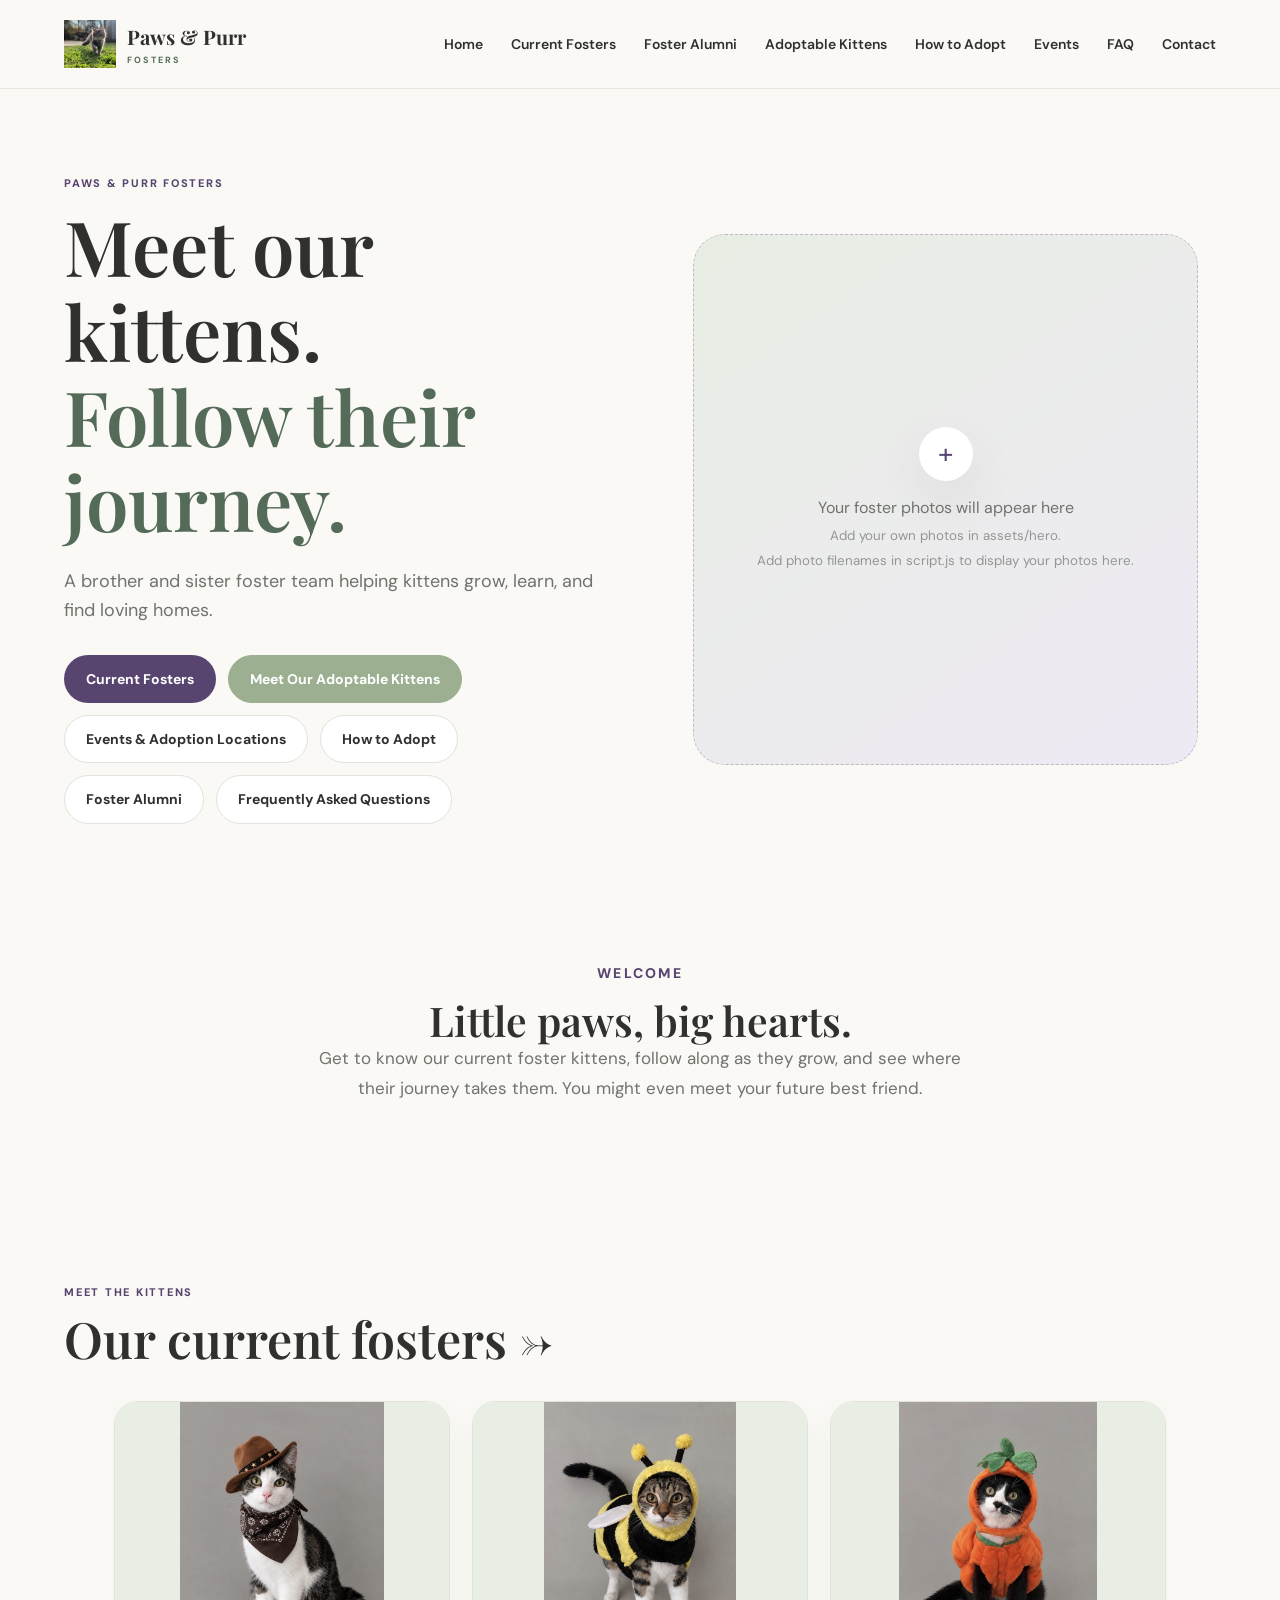
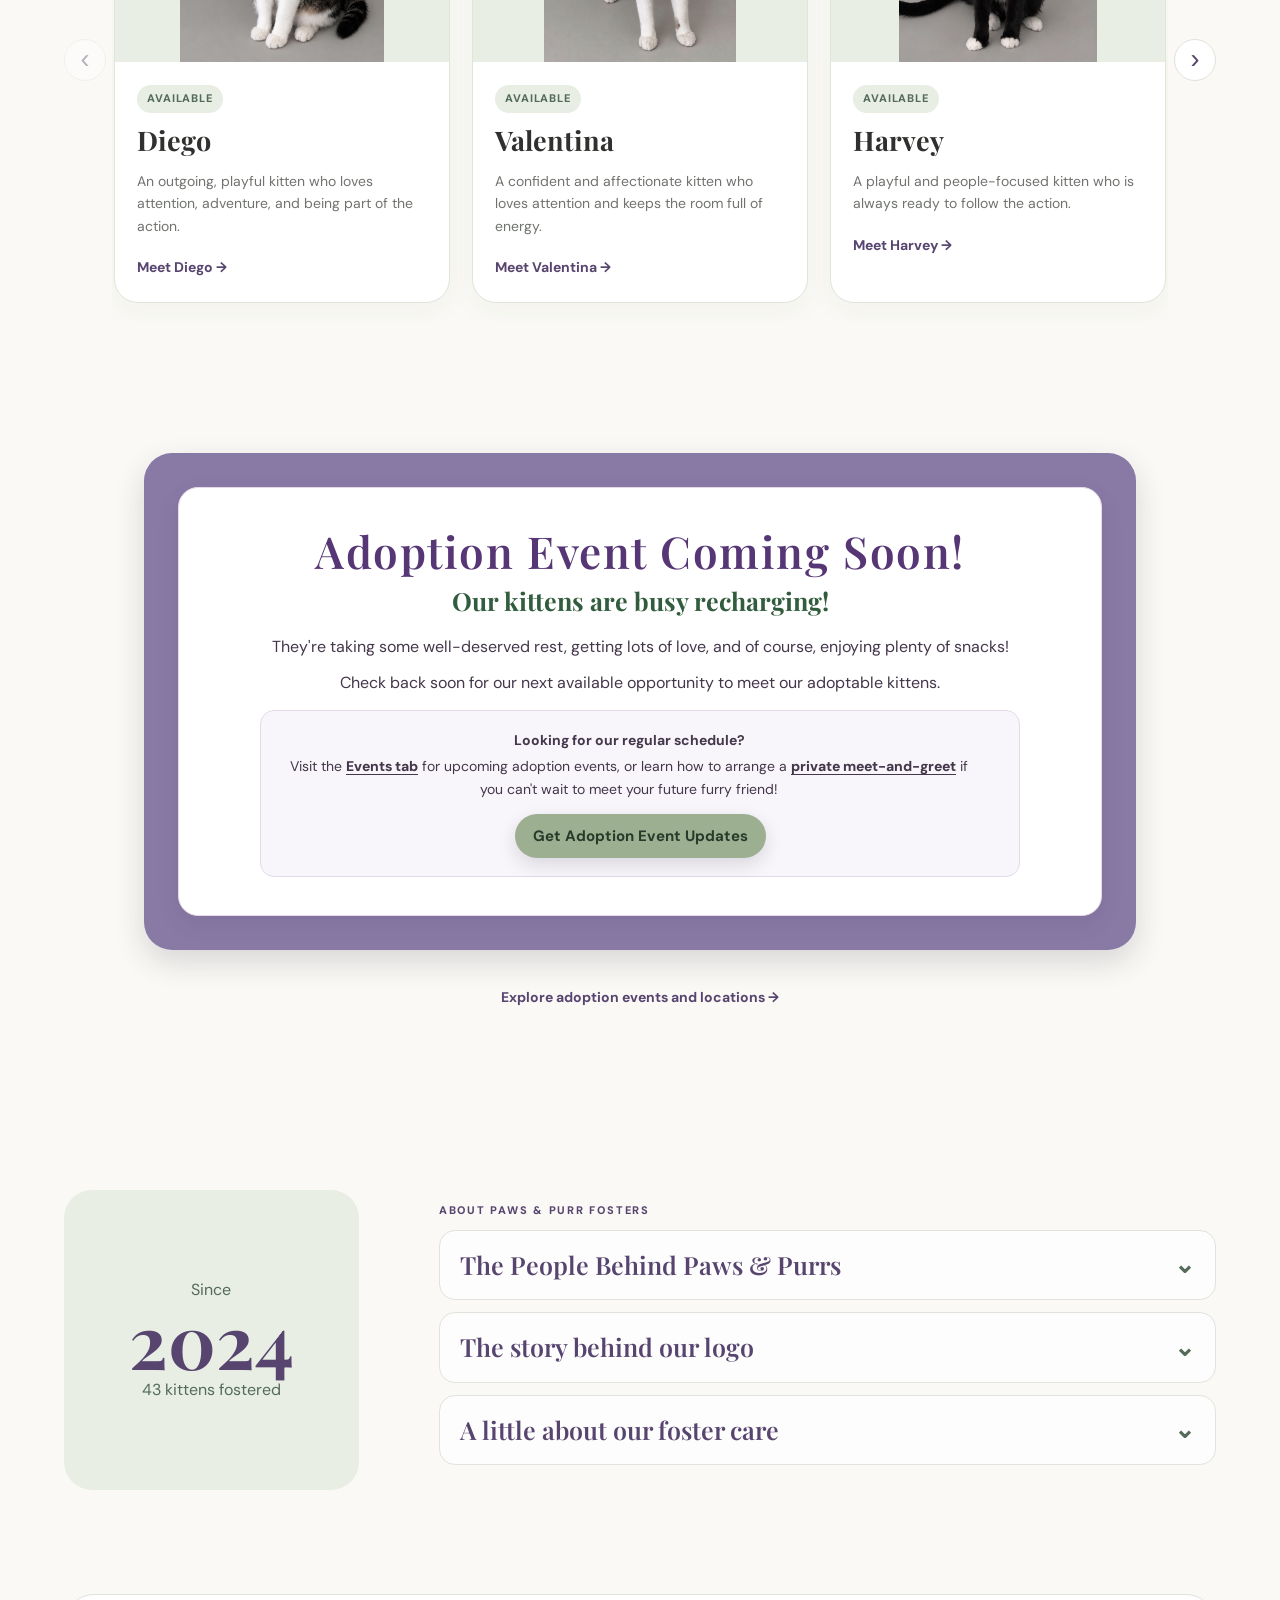
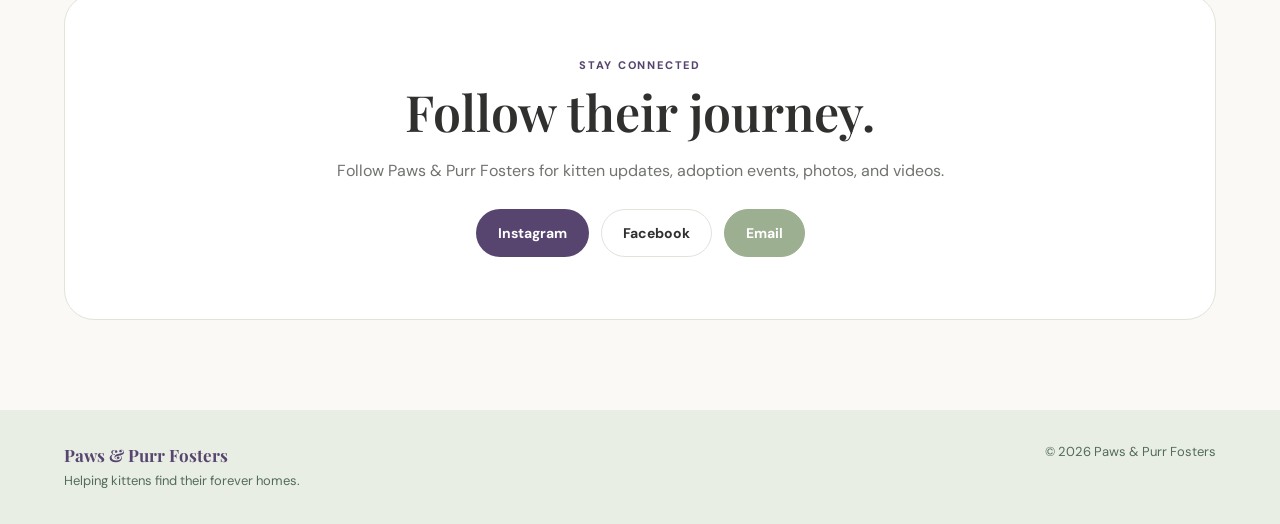
==== index.html @ dcd20e6e "Link homepage Current Fosters heading and refresh stylesheet" ====
<!DOCTYPE html>
<html lang="en">
<head>
  <meta charset="UTF-8">
  <meta name="viewport" content="width=device-width, initial-scale=1.0">
  <title>Paws & Purr Fosters</title>
  <meta name="description" content="Paws & Purr Fosters — meet our foster kittens, follow their journey, and find your new best friend.">
  <link rel="icon" type="image/png" href="assets/main-logo.PNG">
  <link rel="stylesheet" href="style.css?v=20261125-foster-snap-clickable3">
  <link rel="stylesheet" href="adoption-email-signup.css?v=20261117-unsubscribe-dismiss1">
</head>
<body>
  <header class="site-header">
    <a class="brand" href="./" aria-label="Paws & Purr Fosters home">
      <img class="brand-logo" src="assets/main-logo.PNG" alt="Paws &amp; Purr Fosters">
      <span>
        <strong>Paws &amp; Purr</strong>
        <small>FOSTERS</small>
      </span>
    </a>

    <button class="menu-toggle" aria-label="Open menu" aria-expanded="false">☰</button>

    <nav class="nav" aria-label="Main navigation">
      <a href="./">Home</a>
      <a href="all-kittens/">Current Fosters</a>
      <a href="foster-alumni/">Foster Alumni</a>
      <a href="available-kittens/">Adoptable Kittens</a>
      <a href="how-to-adopt/">How to Adopt</a>
      <a href="events/?v=20261108c">Events</a>
      <a href="faq/">FAQ</a>
      <a href="./#contact">Contact</a>
    </nav>
  </header>

  <main>
    <section class="hero" id="home">
      <div class="hero-copy">
        <p class="eyebrow">Paws &amp; Purr Fosters</p>
        <h1>Meet our kittens.<br><span>Follow their journey.</span></h1>
        <p class="hero-text">
          A brother and sister foster team helping kittens grow, learn, and find loving homes.
        </p>
        <div class="hero-actions">
          <a class="button primary" href="all-kittens/">Current Fosters</a>
          <a class="button adoptable-green" href="available-kittens/">Meet Our Adoptable Kittens</a>
          <a class="button secondary" href="events/?v=20261108c">Events &amp; Adoption Locations</a>
          <a class="button secondary" href="how-to-adopt/">How to Adopt</a>
          <a class="button secondary" href="foster-alumni/">Foster Alumni</a>
          <a class="button secondary" href="faq/">Frequently Asked Questions</a>
        </div>
      </div>

      <div class="hero-art">
        <div class="hero-carousel" id="hero-carousel" role="region" aria-label="Foster kitten photos">
          <div class="hero-slides" id="hero-slides" aria-live="polite"></div>
          <div class="photo-placeholder large" id="hero-empty">
          <div class="placeholder-icon">+</div>
            <span>Your foster photos will appear here</span>
            <small>Add your own photos in assets/hero.</small>
                      <small>Add photo filenames in script.js to display your photos here.</small>
          </div>
          <button class="carousel-button hero-arrow hero-previous" id="hero-previous" type="button" aria-label="Previous photo" hidden>‹</button>
          <button class="carousel-button hero-arrow hero-next" id="hero-next" type="button" aria-label="Next photo" hidden>›</button>
        </div>
      </div>
    </section>

    <section class="intro section">
      <div class="section-heading centered intro-heading">
        <p class="eyebrow">Welcome</p>
        <h2>Little paws, big hearts.</h2>
        <p>
          Get to know our current foster kittens, follow along as they grow, and see where their journey takes them.
          You might even meet your future best friend.
        </p>
      </div>
    </section>

    <section class="graduate-celebration section" id="newest-graduates" hidden aria-live="polite"></section>

    <section class="kittens section" id="kittens">
      <div class="section-heading">
        <div>
          <p class="eyebrow">Meet the kittens</p>
          <h2><a class="section-heading-link" href="all-kittens/">Our current fosters →</a></h2>
        </div>
      </div>

      <div class="kitten-carousel">
        <div class="kitten-track" id="kitten-track" role="region" aria-label="Current foster kittens" tabindex="0"></div>
        <div class="kitten-carousel-controls" aria-label="Kitten carousel controls">
          <button class="carousel-button" id="kitten-previous" type="button" aria-label="Previous kittens">‹</button>
          <button class="carousel-button" id="kitten-next" type="button" aria-label="Next kittens">›</button>
        </div>
      </div>
    </section>

    <section class="event section" id="events">
      <div id="event-featured" class="home-event-feature" hidden></div>
      <div id="home-special-event" class="home-special-event" hidden></div>
      <p class="event-page-link"><a class="text-link" href="events/?v=20261108c">Explore adoption events and locations →</a></p>
    </section>

    <!-- ABOUT STORY — EDIT THIS SECTION -->
    <section class="about section" id="about">
      <div class="about-grid" id="about-content"></div>
    </section>

    <section class="contact section" id="contact">
      <div class="contact-card">
        <p class="eyebrow">Stay connected</p>
        <h2>Follow their journey.</h2>
        <p>Follow Paws &amp; Purr Fosters for kitten updates, adoption events, photos, and videos.</p>
        <div class="social-buttons">
          <a href="https://www.instagram.com/pawsandpurrfosters?stkn=dmp6djdrcTlkcmht&amp;utm_source=qr" class="button primary" target="_blank" rel="noopener noreferrer">Instagram</a>
          <a href="https://www.facebook.com/profile.php?id=61559442804395&amp;mibextid=wwXIfr" class="button secondary" target="_blank" rel="noopener noreferrer">Facebook</a>
          <a href="mailto:pawsandpurrsfosters@gmail.com" class="button email-contact-button">Email</a>
        </div>
      </div>
    </section>
  </main>

   <footer>
    <div>
      <strong>Paws &amp; Purr Fosters</strong>
      <span>Helping kittens find their forever homes.</span>
    </div>
    <span>© 2026 Paws &amp; Purr Fosters</span>
  </footer>

  <script src="navigation.js"></script>
  <script src="kitten-data.js?v=mwsd1wg6"></script>
  <script src="kitten-card-descriptions.js"></script>
  <script src="alumni-data.js?v=20261125-litter-notices1"></script>
  <script src="event-data.js?v=mwsd1wg6"></script>
  <script src="preview-bridge.js"></script>
  <script src="script.js?v=mwsd1wg6"></script>
  <script src="events-enhancements.js?v=20261117-home-event-live-sync1"></script>
  <script src="adoption-email-signup.js?v=20261117-unsubscribe-dismiss1"></script>
  <script src="graduation.js?v=20261125-graduate-links2"></script>
</body>
</html>
---- style.css ----
@import url('https://fonts.googleapis.com/css2?family=DM+Sans:wght@400;500;600;700&family=Playfair+Display:wght@500;600&display=swap');

:root {
  --sage: #9caf91;
  --sage-dark: #536b58;
  --sage-light: #e8eee4;
  --purple: #57456f;
  --purple-dark: #57456f;
  --purple-light: #eee9f4;
  --cream: #faf9f5;
  --white: #ffffff;
  --ink: #30312f;
  --muted: #70736e;
  --line: #e1e3dc;
  --shadow: 0 18px 50px rgba(62, 67, 57, .09);
  --radius: 24px;
}

* { box-sizing: border-box; }
html { scroll-behavior: smooth; }
body {
  margin: 0;
  color: var(--ink);
  background: var(--cream);
  font-family: "DM Sans", sans-serif;
  line-height: 1.6;
}
a { color: inherit; text-decoration: none; }
.page-shell { max-width: 1280px; margin: 0 auto; padding: 72px clamp(20px, 5vw, 72px) 88px; }
.page-intro { max-width: 860px; margin: 0 auto 42px; text-align: center; }
.page-intro h1 { margin-bottom: 14px; }
.page-intro p { color: var(--muted); font-size: 18px; }
.page-actions { display: flex; justify-content: center; margin-top: 26px; }
.foster-page-intro { padding-top: 28px; }
.status-guide-wrap { max-width: 1280px; margin: 0 auto; padding: 0 clamp(20px, 5vw, 72px); }
.status-guide {
  display: block; border: 1px solid var(--line); border-radius: 22px; background: white; box-shadow: 0 8px 30px rgba(62, 67, 57, .03);
}
.status-guide summary {
  list-style: none; cursor: pointer; display: flex; justify-content: space-between; align-items: flex-start; gap: 18px; padding: 22px 26px; font-size: 1.1rem; font-weight: 700; color: var(--purple-dark);
}
.status-guide summary::-webkit-details-marker { display: none; }
.status-guide-summary { display: flex; flex-direction: column; gap: 4px; }
.status-guide-title { font-size: 1.1rem; font-weight: 800; }
.status-guide-subtitle { color: var(--muted); font-size: .92rem; font-weight: 600; }
.status-guide-chevron {
  display: inline-flex; align-items: center; justify-content: center; min-width: 22px; font-size: 1.3rem; transition: transform .2s ease;
}
.status-guide[open] .status-guide-chevron { transform: rotate(180deg); }
.status-guide-body { padding: 0 26px 24px; color: var(--muted); }
.status-guide-body p { margin: 0 0 16px; }
.status-guide-list { margin: 0 0 18px; padding-left: 1.2rem; display: grid; gap: 10px; }
.status-guide-status {
  display: inline-block; padding: 4px 8px; border-radius: 999px; font-size: 11px; font-weight: 800; text-transform: uppercase; letter-spacing: .08em; white-space: nowrap;
}
.status-guide-status.status-available { background: #dfeedd; color: #2d6b3b; }
.status-guide-status.status-returned { background: #e8def6; color: #5a3d7a; }
.status-guide-status.status-pending { background: #f8dfe7; color: #8f3358; }
.status-guide-status.status-almost { background: #dfeeff; color: #245a96; }
.status-guide-status.status-coming-soon { background: #f8efb4; color: #786200; }
.status-guide-status.status-adopted { background: #f6d2d2; color: #8d2a2a; }
.status-guide-note {
  margin-top: 12px; padding-top: 16px; border-top: 1px solid var(--line); font-weight: 600; color: var(--ink);
}
.status-badge {
  display: inline-block; padding: 5px 10px; border-radius: 999px; font-size: 11px; font-weight: 800; text-transform: uppercase; letter-spacing: .08em;
}
.status-available { background: #dfeedd; color: #2d6b3b; }
.status-returned { background: #e8def6; color: #5a3d7a; }
.status-pending { background: #f8dfe7; color: #8f3358; }
.status-almost { background: #dfeeff; color: #245a96; }
.status-pre-adopted { background: #f8dfe7; color: #8f3358; }
.status-coming-soon { background: #f8efb4; color: #786200; }
.status-adopted { background: #f6d2d2; color: #8d2a2a; }
.empty-state {
  width: 100%; padding: 50px 20px; border-radius: 22px; border: 1px dashed rgba(117,98,141,.38); background: rgba(255,255,255,.5); text-align: center; color: var(--muted);
}
.adoption-policy-box {
  margin: 0 0 28px; padding: 22px 24px; border: 1px solid var(--line); border-radius: 22px; background: rgba(255,255,255,.75); box-shadow: 0 8px 30px rgba(62,67,57,.03);
}
.adoption-policy-box h3 {
  margin: 0 0 8px; font-size: 28px;
}
.adoption-policy-box p {
  margin: 0; color: var(--muted);
}
.site-header {
  position: sticky;
  top: 0;
  z-index: 10;
  display: flex;
  align-items: center;
  justify-content: space-between;
  padding: 18px clamp(20px, 5vw, 72px);
  background: rgba(250,249,245,.94);
  backdrop-filter: blur(12px);
  border-bottom: 1px solid rgba(225,227,220,.8);
}
.brand { display: flex; align-items: center; gap: 11px; }
.brand strong { display: block; font-family: "Playfair Display", serif; font-size: 20px; }
.brand small { display: block; letter-spacing: .22em; font-size: 9px; color: var(--sage-dark); font-weight: 700; }
.brand-logo {
  display: block;
  width: 52px;
  height: 52px;
  object-fit: contain;
  object-position: center;
  border-radius: 0;
  flex-shrink: 0;
  background: transparent;
}
.nav { display: flex; align-items: center; gap: 28px; font-size: 14px; font-weight: 600; }
.nav a:not(.nav-button) { color: var(--ink); }
.nav a:hover, .text-link:hover, .card-link:hover { color: var(--purple); }
.nav-button { padding: 10px 17px; border-radius: 999px; background: var(--sage); color: white; }
.menu-toggle { display: none; border: 0; background: none; font-size: 25px; color: var(--purple-dark); }

.hero {
  max-width: 1280px; margin: auto; padding: 86px clamp(20px, 5vw, 72px) 70px;
  display: grid; grid-template-columns: 1fr 1fr; gap: 70px; align-items: center;
}
.eyebrow {
  margin: 0 0 10px; color: var(--purple); text-transform: uppercase;
  letter-spacing: .16em; font-size: 11px; font-weight: 800;
}
h1, h2, h3 { margin-top: 0; }
h1, h2 { font-family: "Playfair Display", serif; font-weight: 600; line-height: 1.12; }
h1 { font-size: clamp(48px, 6vw, 76px); margin-bottom: 24px; }
h1 span { color: var(--sage-dark); }
h2 { font-size: clamp(34px, 4vw, 50px); margin-bottom: 18px; }
h3 { font-family: "Playfair Display", serif; font-size: 27px; margin: 6px 0; }
.hero-text { max-width: 550px; color: var(--muted); font-size: 18px; }
.hero-actions { display: flex; gap: 12px; margin-top: 30px; flex-wrap: wrap; }
.button {
  display: inline-flex; align-items: center; justify-content: center;
  min-height: 46px; padding: 12px 21px; border-radius: 999px;
  font-weight: 700; font-size: 14px; border: 1px solid transparent;
}
.primary { background: var(--purple); color: white; }
.primary:hover { background: var(--purple-dark); }
.secondary { border-color: var(--line); background: white; color: var(--ink); }
.secondary:hover { border-color: var(--sage); }
.light { background: white; color: var(--purple-dark); }

.hero-art { position: relative; padding: 18px; }
.brand-logo[hidden], [hidden] { display: none !important; }
.photo-placeholder {
  background: linear-gradient(145deg, var(--sage-light), var(--purple-light));
  color: var(--muted);
  border: 1px dashed rgba(117,98,141,.38);
  display: flex; flex-direction: column; align-items: center; justify-content: center;
  text-align: center;
}
.photo-placeholder.large {
  height: 520px; border-radius: 32px; position: relative; overflow: hidden;
}
.placeholder-icon {
  width: 54px; height: 54px; border-radius: 50%; background: white;
  display: grid; place-items: center; font-size: 28px; color: var(--purple);
  margin-bottom: 14px; box-shadow: var(--shadow);
}
.photo-placeholder small { margin-top: 4px; opacity: .7; }
.photo-placeholder small { margin-top: 4px; opacity: .7; }
.hero-carousel { position: relative; width: 100%; aspect-ratio: 1 / 1.05; overflow: hidden; border-radius: 32px; background: var(--sage-light); }
.hero-carousel .photo-placeholder.large { position: absolute; inset: 0; width: 100%; height: 100%; border-radius: inherit; }
.hero-slides { position: absolute; inset: 0; }
.hero-photo { display: none; width: 100%; height: 100%; object-fit: contain; background: var(--sage-light); }
.hero-photo.is-active { display: block; }
.hero-arrow {
  position: absolute; top: 50%; transform: translateY(-50%);
  width: 36px; height: 36px; padding: 0;
  background: rgba(255,255,255,.94); box-shadow: 0 4px 14px rgba(48,49,47,.16);
  font-size: 24px; z-index: 2;
}
.hero-previous { left: 10px; }
.hero-next { right: 10px; }

.section { max-width: 1280px; margin: auto; padding: 90px clamp(20px, 5vw, 72px); }
.section { max-width: 1280px; margin: auto; padding: 90px clamp(20px, 5vw, 72px); }
.intro { padding-top: 68px; padding-bottom: 58px; }
.intro-heading { max-width: 690px; }
.intro-heading { display: block; max-width: 790px; }
.section-heading.intro-heading { display: block; max-width: 790px; }
.intro-heading .eyebrow { font-size: 12px; }
.intro-heading .eyebrow { margin-bottom: 14px; font-size: 14px; }
.intro-heading h2 { max-width: 680px; margin: 0 auto 16px; font-size: clamp(34px, 3.2vw, 42px); }
.intro-heading p:last-child { max-width: 680px; margin: auto; font-size: 17px; line-height: 1.75; }
.centered { max-width: 650px; margin: auto; text-align: center; }
.centered p:last-child { color: var(--muted); }
.section-heading { display: flex; justify-content: space-between; align-items: end; gap: 25px; margin-bottom: 32px; }
.section-heading h2 { margin-bottom: 0; }
.text-link, .card-link { color: var(--purple-dark); font-weight: 700; font-size: 14px; }

.kitten-grid { display: grid; grid-template-columns: repeat(3, 1fr); gap: 22px; }
.all-litters { display: grid; grid-template-columns: minmax(0, 1fr); gap: 42px; }
.all-litters__group { display: grid; gap: 22px; }
.all-litters__heading { margin: 0 0 6px; color: var(--purple-dark); font-size: clamp(24px, 2vw, 34px); }
.all-litters__carousel { min-width: 0; }
.all-litters__cards { display: grid; grid-template-columns: repeat(auto-fit, minmax(min(100%, 220px), 1fr)); gap: 22px; }
.all-litters__arrow { display: none; }
.kitten-card {
  background: white; border: 1px solid var(--line); border-radius: var(--radius);
  overflow: hidden; box-shadow: 0 8px 30px rgba(62,67,57,.04);
}
.kitten-track { display: flex; gap: 22px; overflow-x: auto; padding: 2px 2px 18px; scroll-snap-type: x proximity; scroll-behavior: smooth; scrollbar-color: var(--sage) var(--sage-light); scrollbar-width: thin; -webkit-overflow-scrolling: touch; }
.kitten-track .kitten-card { flex: 0 0 calc((100% - 44px) / 3); min-width: 260px; scroll-snap-align: start; }
.kitten-carousel-controls { display: flex; gap: 8px; }
.carousel-button { width: 42px; height: 42px; flex: 0 0 auto; display: grid; place-items: center; border: 1px solid var(--line); border-radius: 50%; background: white; color: var(--purple-dark); font-size: 27px; line-height: 1; cursor: pointer; }
.carousel-button:hover:not(:disabled) { background: var(--purple); color: white; border-color: var(--purple); }
.carousel-button:disabled { opacity: .4; cursor: default; }
.card-photo-wrap { height: 260px; background: var(--sage-light); }
.card-photo-wrap > img { width: 100%; height: 100%; display: block; object-fit: contain; }
.profile-coming-soon { display: inline-block; }
.card-photo { height: 260px; border: 0; border-radius: 0; }
.card-content { padding: 22px; }
.status {
  display: inline-block; padding: 5px 10px; border-radius: 999px;
  background: var(--sage-light); color: var(--sage-dark);
  font-size: 11px; font-weight: 800; text-transform: uppercase; letter-spacing: .08em;
}
.status.status-returned { background: #e8def6; color: #5a3d7a; }
.card-content p { color: var(--muted); font-size: 14px; margin: 8px 0 17px; }

.event { padding-top: 30px; }
.event-panels { display: grid; gap: 38px; }
#event-featured + #regular-schedule { margin-top: 16px; }
.schedule-panel, .special-event-panel, .october-notice { padding: 34px; border: 1px solid var(--line); border-radius: 22px; background: white; }
.schedule-panel h2, .special-event-panel h2, .october-notice h2 { font-size: 34px; }
.schedule-locations { display: grid; grid-template-columns: repeat(2, minmax(0, 1fr)); gap: 16px; margin-top: 24px; }
.schedule-location { padding: 20px; border-radius: 14px; background: var(--sage-light); }
.schedule-location h3 { margin-bottom: 6px; font-size: 21px; }
.schedule-location p { margin: 3px 0; color: var(--muted); }
.schedule-location p { margin: 3px 0; color: var(--muted); }
.schedule-address { display: inline-block; margin-top: 9px; color: var(--purple-dark); font-size: 14px; text-decoration: none; text-underline-offset: 3px; transition: background-color .18s ease, color .18s ease; }
.schedule-address:hover, .schedule-address:focus-visible { color: var(--purple); background: rgba(255,255,255,.75); text-decoration: underline; }
.schedule-address:focus-visible { outline: 2px solid var(--purple); outline-offset: 3px; }
.schedule-note { margin: 20px 0 0; color: var(--muted); font-size: 14px; }
.special-event-panel { background: var(--purple-light); }
.special-event-panel p:not(.eyebrow) { color: var(--muted); }
.october-notice { border-color: #e5d9b5; background: #fffaf0; }
.october-notice h2 { font-size: 25px; }
.october-notice p { color: var(--muted); }
.event-card {
  background: var(--purple); color: white; border-radius: 30px;
  padding: clamp(30px, 3vw, 40px); display: grid; grid-template-columns: 1.3fr .7fr;
  gap: clamp(24px, 3vw, 36px); align-items: center;
}
.event-card .eyebrow { color: #dcd2e8; }
.event-card h2 { margin-bottom: 10px; }
.event-card h2 { margin-bottom: 10px; }
.event-coming-soon .event-location { min-height: 100%; justify-content: center; }
.event-card p { color: #eee9f4; max-width: 680px; }
.event-date { margin: 22px 0; font-size: clamp(20px, 2vw, 25px); font-weight: 700; }
.event-location {
  background: rgba(255,255,255,.1); border: 1px solid rgba(255,255,255,.16);
  border-radius: 20px; padding: 20px; display: flex; flex-direction: column; gap: 4px;
}
.event-location strong { font-size: 20px; }
.event-address { display: block; margin-top: 10px; color: inherit; font-weight: 700; text-decoration: underline; text-underline-offset: 3px; }
.event-special-note { padding: 12px 14px; border-left: 3px solid var(--sage); background: rgba(255,255,255,.1); }

.about-grid { display: grid; grid-template-columns: .55fr 1.45fr; gap: 80px; align-items: center; }
.about.section { padding-bottom: 52px; }
.contact.section { padding-top: 52px; }
.about-grid p:not(.eyebrow) { color: var(--muted); }
.about-accent {
  min-height: 300px; border-radius: 28px; background: var(--sage-light);
  display: flex; flex-direction: column; justify-content: center; align-items: center;
  text-align: center; color: var(--sage-dark);
}
.about-accent strong { font-family: "Playfair Display", serif; font-size: 74px; line-height: 1; color: var(--purple); }

.contact-card {
  text-align: center; padding: 62px 25px; border-radius: 30px;
  background: white; border: 1px solid var(--line);
}
.contact-card p:not(.eyebrow) { color: var(--muted); }
.social-buttons { display: flex; justify-content: center; gap: 12px; margin-top: 25px; flex-wrap: wrap; }
.social-buttons .email-contact-button {
  background: var(--sage);
  color: #fff;
  border-color: var(--sage);
}
.social-buttons .email-contact-button:hover {
  background: #718b72;
  border-color: #718b72;
}
.contact-email { margin: 14px 0 0; font-weight: 600; }
.contact-email a { color: var(--sage-dark); text-decoration: none; }
.contact-email a:hover { text-decoration: underline; }

footer {
  display: flex; justify-content: space-between; gap: 20px; flex-wrap: wrap;
  padding: 32px clamp(20px, 5vw, 72px); background: #e9eee5;
  color: var(--sage-dark); font-size: 13px;
}
footer div { display: flex; flex-direction: column; gap: 2px; }
footer strong { color: var(--purple-dark); font-family: "Playfair Display", serif; font-size: 17px; }
footer strong { color: var(--purple-dark); font-family: "Playfair Display", serif; font-size: 17px; }

.adoption-main { max-width: 1120px; margin: auto; padding: 74px clamp(20px, 5vw, 72px) 88px; }
.adoption-heading { max-width: 760px; margin: 0 auto 48px; text-align: center; }
.adoption-heading h1 { font-size: clamp(40px, 5vw, 58px); margin-bottom: 14px; }
.adoption-heading p:not(.eyebrow) { color: var(--muted); font-size: 17px; }
.adoption-steps { max-width: 850px; margin: auto; }
.adoption-step { display: grid; grid-template-columns: 50px minmax(0, 1fr); gap: 20px; padding: 27px 0; border-top: 1px solid var(--line); }
.adoption-step-number { width: 42px; height: 42px; display: grid; place-items: center; border-radius: 50%; background: var(--sage-light); color: var(--sage-dark); font-weight: 800; }
.adoption-step h2 { margin: 2px 0 10px; font-size: 27px; }
.adoption-step p { margin: 8px 0; color: var(--muted); }
.adoption-resource-links { display: flex; flex-wrap: wrap; gap: 10px 22px; margin-top: 14px; }
.adoption-resource-links a { color: var(--purple-dark); font-weight: 700; text-decoration: underline; text-underline-offset: 3px; }
.adoption-disclaimer { max-width: 850px; margin: 28px auto 0; padding-top: 20px; border-top: 1px solid var(--line); color: var(--muted); font-size: 13px; }

@media (max-width: 1100px) {
  .all-litters__carousel { display: grid; grid-template-columns: 42px minmax(0, 1fr) 42px; align-items: center; gap: 8px; }
  .all-litters__arrow { display: grid; }
  .all-litters__cards {
    display: flex; min-width: 0; flex-wrap: nowrap; gap: 22px; overflow-x: auto; padding-bottom: 12px;
    scroll-snap-type: x mandatory; scroll-behavior: smooth; scrollbar-color: var(--sage) var(--sage-light);
    scrollbar-width: thin; -webkit-overflow-scrolling: touch;
  }
  .all-litters__cards > .kitten-card { flex: 0 0 min(100%, 350px); scroll-snap-align: start; }
}
@media (max-width: 850px) {
  .menu-toggle { display: block; }
  .nav {
    display: none; position: absolute; top: 79px; left: 0; right: 0;
    padding: 18px 22px 24px; background: var(--cream);
    border-bottom: 1px solid var(--line); flex-direction: column; align-items: stretch; gap: 8px;
    .kitten-track .kitten-card { flex-basis: min(78vw, 350px); }
  }
  .nav.open { display: flex; }
  .nav a { padding: 10px; }
  .nav-button { text-align: center; }
  .hero { grid-template-columns: 1fr; padding-top: 55px; gap: 30px; }
  .hero-art { order: -1; }
  .photo-placeholder.large { height: 390px; }
  .kitten-grid { grid-template-columns: 1fr; }
  .event-card, .about-grid { grid-template-columns: 1fr; }
  .about-grid { gap: 35px; }
  .section-heading { align-items: start; flex-direction: column; }
}
@media (max-width: 500px) {
  h1 { font-size: 45px; }
  .section { padding-top: 65px; padding-bottom: 65px; }
  .event-card { padding: 24px 20px; }
  footer { flex-direction: column; }
}

@media (max-width: 850px) {
  .schedule-locations { grid-template-columns: 1fr; }
  .event-panels { gap: 28px; }
}

@media (max-width: 500px) {
  .hero-carousel { aspect-ratio: 1 / 1.08; }
  .intro { padding-top: 52px; padding-bottom: 45px; }
  .intro-heading h2 { font-size: 32px; }
  .schedule-panel, .special-event-panel, .october-notice { padding: 25px 21px; }
  .schedule-panel h2 { font-size: 30px; }
  .kitten-carousel-controls { align-self: end; }
  .brand-logo { width: 48px; height: 48px; }
  .adoption-main { padding-top: 52px; padding-bottom: 64px; }
  .adoption-heading { margin-bottom: 32px; }
  .adoption-step { grid-template-columns: 38px minmax(0, 1fr); gap: 14px; padding: 22px 0; }
  .adoption-step-number { width: 34px; height: 34px; }
  .adoption-step h2 { font-size: 24px; }
}

.alumni-litters { display: grid; gap: 42px; }
.alumni-badge-guide { max-width: 860px; margin: -18px auto 42px; }
.alumni-badge-guide summary { padding: 15px 20px; }
.alumni-badge-guide .status-guide-body { padding: 0 20px 18px; }
.alumni-badge-guide__list { margin-bottom: 0; }
.alumni-temporary-notice {
  width: 100%; padding: 30px clamp(22px, 4vw, 42px); border: 1px solid rgba(117,98,141,.18);
  border-radius: 22px; background: var(--purple-light); color: var(--ink);
}
.alumni-temporary-notice h2 { margin: 0 0 14px; color: var(--purple-dark); font-size: clamp(25px, 3vw, 34px); }
.alumni-temporary-notice p { margin: 0 0 14px; color: var(--muted); }
.alumni-temporary-notice .button { margin-top: 4px; }
.alumni-temporary-notice--pair { max-width: none; flex: 0 0 calc(clamp(220px, calc((100% - 44px) / 3), 320px) + 32px); display: flex; flex-direction: column; }
.alumni-temporary-notice--pair p { margin-bottom: 18px; }
.alumni-temporary-notice--pair { min-height: 470px; }
.alumni-temporary-notice--pair h3 { font-family:"Playfair Display",serif; }
.alumni-notice-carousel { position:relative; display:grid; grid-template-columns:minmax(0,1fr); align-items:center; width:min(100%,270px); margin:8px auto 18px; }
.alumni-notice-slide { grid-area:1/1; min-width:0; margin:0; opacity:0; visibility:hidden; transition:opacity .65s ease; text-align:center; }
.alumni-notice-slide.is-active { opacity:1; visibility:visible; }
.alumni-notice-slide img { display:block; width:100%; height:170px; object-fit:contain; border-radius:14px; background:rgba(255,255,255,.7); }
.alumni-notice-slide figcaption { margin-top:5px; color:var(--purple-dark); font-family:"Playfair Display",serif; font-size:17px; font-weight:600; }
.alumni-temporary-notice--pair .alumni-current-fosters-link { align-self:flex-start; margin-top:auto; }
.alumni-litter--temporary .alumni-cards,
.alumni-litter:not(.alumni-litter--temporary) .alumni-cards { scroll-snap-type:x mandatory; scroll-behavior:smooth; -webkit-overflow-scrolling:touch; scroll-padding-inline:2px; }
.alumni-cards > .alumni-temporary-notice { scroll-snap-align:start; flex:0 0 clamp(220px, calc((100% - 44px) / 3), 352px); min-width:0; }
.alumni-litter--temporary .alumni-temporary-notice { scroll-snap-align:start; }
.alumni-notice-slide figcaption a,.alumni-notice-name { color:var(--purple-dark); font-family:"Playfair Display",serif; font-size:16px; font-weight:700; text-decoration:none; }
.alumni-notice-slide figcaption a:hover,.alumni-notice-name:hover { text-decoration:underline; text-underline-offset:3px; }
.alumni-notice-stack { display:grid; gap:10px; width:min(100%,240px); margin:8px auto 16px; }
.alumni-notice-stack__kitten { display:grid; justify-items:center; gap:2px; min-width:0; }
.alumni-notice-stack .alumni-notice-carousel { width:100%; margin:0 auto 2px; }
.alumni-notice-stack .alumni-notice-slide img { height:88px; }
.alumni-notice-stack .alumni-notice-slide { grid-area:1/1; }
.alumni-temporary-notice--stacked p,.alumni-temporary-notice--alternating p { font-size:13px; line-height:1.45; margin-bottom:8px; }
.alumni-temporary-notice--stacked { padding-top:24px; padding-bottom:24px; }
.alumni-temporary-notice--alternating .alumni-notice-carousel { width:min(100%,270px); }
.alumni-temporary-notice--alternating .alumni-notice-slide img { height:170px; }
.alumni-temporary-notice--alternating .alumni-notice-slide figcaption { margin-top:8px; }
.alumni-notice-slide figcaption { margin-top:5px; }

.alumni-temporary-notice--pair .button { align-self: flex-start; margin-top: auto; white-space: nowrap; }
.alumni-litter--temporary .alumni-cards { overflow-x: auto; }
.foster-page-intro .page-actions { gap: 12px; flex-wrap: wrap; }
.alumni-litter { min-width: 0; }
.alumni-litter-pair { display: grid; grid-template-columns: repeat(2, minmax(0, 1fr)); gap: 22px; }
.alumni-litter--paired .alumni-cards { overflow-x: visible; }
.alumni-litter--paired .alumni-card { flex: 0 0 clamp(220px, calc((100vw - 160px) / 3), 320px); }
.alumni-litter-heading { display: flex; justify-content: space-between; align-items: center; gap: 16px; margin-bottom: 18px; }
.alumni-litter-heading h2 { margin: 0; color: var(--purple-dark); font-size: clamp(25px, 3vw, 36px); }
.alumni-carousel-controls { display: flex; gap: 8px; flex: 0 0 auto; }
.alumni-arrow { display: grid; }
.alumni-cards {
  display: flex; min-width: 0; flex-wrap: nowrap; gap: 22px; overflow-x: auto; padding: 2px 2px 14px;
  scroll-snap-type: x mandatory; scroll-behavior: smooth; scrollbar-color: var(--sage) var(--sage-light);
  scrollbar-width: thin; -webkit-overflow-scrolling: touch;
}
.alumni-card { flex: 0 0 clamp(220px, calc((100% - 44px) / 3), 320px); min-width: 0; scroll-snap-align: start; }
.alumni-main-photo { position: relative; }
.alumni-main-photo > img { object-fit: contain; }
.alumni-photo-indicators { display: flex; justify-content: center; gap: 8px; padding: 10px 0 2px; }
.alumni-photo-indicator { width: 9px; height: 9px; padding: 0; border: 0; border-radius: 50%; background: var(--line); cursor: pointer; }
.alumni-photo-indicator[aria-pressed="true"] { background: var(--purple); }
.alumni-photo-indicator:focus-visible { outline: 2px solid var(--purple-dark); outline-offset: 3px; }
.alumni-birthday-cake {
  position: absolute; top: 12px; right: 12px; display: grid; place-items: center;
  width: 38px; height: 38px; border: 1px solid rgba(117,98,141,.22); border-radius: 50%;
  background: rgba(255,255,255,.94); box-shadow: 0 4px 14px rgba(62,67,57,.1); font-size: 21px;
}
.alumni-card-content h3 { margin: 0 0 15px; }
.alumni-special-badge {
  display: inline-block; margin: 0 0 2px 6px; padding: 4px 8px; border-radius: 999px;
  background: var(--purple-light); color: var(--purple-dark); font-size: 11px; font-weight: 800;
  letter-spacing: .04em;
}
.alumni-special-badge--second-chance { background: var(--sage-light); color: var(--sage-dark); }
.alumni-details { display: grid; gap: 9px; margin: 0; }
.alumni-details > div { display: flex; justify-content: space-between; gap: 12px; }
.alumni-details dt { color: var(--muted); font-size: 13px; }
.alumni-details dd { margin: 0; text-align: right; font-size: 13px; font-weight: 700; }
.alumni-gallery { display: flex; gap: 8px; overflow-x: auto; margin-top: 17px; padding-bottom: 4px; }
.alumni-gallery img { width: 62px; height: 62px; flex: 0 0 62px; border-radius: 10px; background: var(--sage-light); object-fit: contain; }
.alumni-companion { display: inline-block; margin-top: 16px; color: var(--purple-dark); font-size: 13px; font-weight: 700; text-decoration: underline; text-underline-offset: 3px; }
.alumni-celebration { margin: 16px 0 0; padding: 10px 12px; border-radius: 12px; background: var(--purple-light); color: var(--purple-dark); font-size: 13px; font-weight: 700; }
.alumni-gotcha { background: var(--sage-light); color: var(--sage-dark); }

@media (max-width: 760px) {
  .alumni-litter-pair { grid-template-columns: minmax(0, 1fr); }
}

@media (max-width: 500px) {
  .alumni-temporary-notice--pair { flex-basis: min(calc(76vw + 24px), 334px); }
  .alumni-litter--paired .alumni-card { flex-basis: min(76vw, 310px); }
  .alumni-litter-heading { align-items: flex-start; }
  .alumni-carousel-controls { gap: 5px; }
  .alumni-arrow { width: 36px; height: 36px; }
  .alumni-cards { gap: 14px; }
  .alumni-card { flex-basis: min(76vw, 310px); }
}


/* Dedicated events page and concise homepage special-event feature */
.events-page { max-width:1120px; margin:0 auto; padding:64px 24px 90px; }
.events-page > .section-heading { margin-bottom:34px; }
.events-page .event-panels { margin-top:24px; }
.home-special-event { margin:26px auto 0; max-width:1050px; padding:24px 28px; border:1px solid rgba(117,98,141,.18); border-left:5px solid var(--purple); border-radius:20px; background:linear-gradient(120deg,var(--purple-light),#fff); }
.home-special-event h2 { margin:4px 0 12px; color:var(--purple-dark); font-size:clamp(24px,3vw,32px); }
.home-special-event p { margin:7px 0; color:var(--muted); }
.home-special-event-copy .eyebrow { color:var(--purple-dark); font-weight:800; }
.event-page-link { margin:20px auto 0; text-align:center; }
.event-special-note { margin-top:14px; padding:12px 15px; border-radius:12px; background:#fff5e9; color:#8a542a; }


/* Adoption events page: wide title banner, balanced location and special-event cards */
.events-page { max-width:1120px; padding-top:36px; }
.events-page-banner { width:100%; margin:0 0 24px; padding:25px clamp(22px,4vw,44px); border-radius:20px; background:linear-gradient(105deg,var(--purple-dark),var(--purple)); color:white; }
.events-page-banner h1 { margin:0; color:white; font-size:clamp(27px,4vw,40px); letter-spacing:-.025em; }
.events-intro { max-width:980px; margin:0 auto 30px; color:var(--muted); line-height:1.75; }
.events-intro a { color:var(--purple-dark); font-weight:800; text-underline-offset:3px; }
.events-gentle-note { padding:15px 18px; border-left:3px solid var(--sage); border-radius:0 12px 12px 0; background:var(--sage-light); }
.events-page .event-panels { display:grid; grid-template-columns:repeat(2,minmax(0,1fr)); gap:22px; align-items:stretch; }
.events-page #event-featured, .events-page .special-event-panel { min-width:0; height:100%; }
.events-page .event-card--compact { min-height:100%; padding:26px; border-radius:22px; }
.events-page .event-card--compact h2 { font-size:clamp(25px,2.5vw,32px); }
.events-page .special-event-panel { padding:26px; }
.events-page .special-event-panel h2 { font-size:clamp(25px,2.5vw,32px); }
.events-page .schedule-panel { grid-column:1/-1; }
.events-page .event-address { display:inline-block; margin-top:5px; color:var(--purple-dark); text-underline-offset:3px; font-weight:700; }
.events-page .event-location-name { margin-bottom:2px; }
.members-only { color:var(--purple-dark); font-weight:800; }
.home-special-event { padding:17px 21px; }
.home-special-event h2 { font-size:23px; margin:3px 0 7px; }
.home-special-event p { margin:4px 0; font-size:14px; }
.home-special-event .event-address { color:var(--purple-dark); text-underline-offset:3px; font-weight:700; }
#event-featured .event-card--compact { padding:18px 22px; }
#event-featured .event-card--compact h2 { font-size:23px; }
#event-featured .event-date, #event-featured .event-attending { font-size:14px; margin:5px 0; }
@media(max-width:760px) {
 .events-page .event-panels { grid-template-columns:1fr; }
 .events-page .schedule-panel { grid-column:auto; }
 .events-page-banner { padding:21px 20px; }
}




@media (min-width: 761px) {
  #events #event-featured .event-card--compact { padding:17px 21px; }
}
#events #event-featured .event-card--compact h2 { font-size:23px; margin:3px 0 7px; }
#events #event-featured .event-card--compact p { margin:4px 0; font-size:14px; }


/* Events page cards follow the same wide, stacked rhythm as the rest of the site. */
.events-page .event-panels { display:flex; flex-direction:column; gap:22px; }
.events-page #event-featured,
.events-page .schedule-panel,
.events-page .special-event-panel { width:100%; min-width:0; height:auto; }
.events-page #event-featured .event-card--compact { min-height:0; padding:30px clamp(24px,4vw,42px); }
.events-page #event-featured .event-card--compact h2 { font-size:clamp(27px,3vw,34px); }
.events-page #event-featured .event-date { font-size:17px; line-height:1.6; }
.events-page #event-featured .event-location-name { font-size:19px; margin:12px 0 2px; }
.events-page #event-featured .event-address { color:#f4eaff; background:var(--purple-dark); display:inline-block; padding:8px 12px; border-radius:9px; margin-top:7px; }
.events-page #event-featured .event-attending { font-size:14px; margin-top:13px; }
.events-page .special-event-panel { padding:30px clamp(24px,4vw,42px); }
.events-page .special-event-panel h2 { font-size:clamp(27px,3vw,34px); }
.events-page .special-event-panel .event-address { color:var(--purple-dark); background:#f1eafa; padding:8px 12px; border-radius:9px; }
.events-page .schedule-panel { padding:30px clamp(24px,4vw,42px); }

/* Homepage featured events: two balanced square-ish cards with a shared visual weight. */
.home-events-grid { display:grid; grid-template-columns:repeat(2,minmax(0,1fr)); gap:22px; align-items:stretch; }
.home-event-square { min-width:0; min-height:300px; height:100%; border-radius:22px; }
.home-event-square .event-card--compact { height:100%; min-height:300px; padding:27px; display:flex; align-items:center; }
.home-event-square .event-card--compact h2 { font-size:clamp(25px,2.6vw,31px); }
.home-event-square .event-date { font-size:18px; line-height:1.6; }
.home-event-square .event-location-name { font-size:18px; margin-top:12px; }
.home-event-square .event-attending { font-size:13px; margin-top:14px; }
.home-event-square .event-address { display:inline-block; margin-top:7px; padding:8px 11px; border-radius:9px; background:var(--purple-dark); color:#fff !important; text-decoration:underline; text-underline-offset:3px; }
.home-special-event-copy { width:100%; display:flex; flex-direction:column; justify-content:center; align-items:flex-start; gap:7px; }
.home-special-event-copy h2 { font-size:clamp(24px,2.5vw,30px); }
.home-special-event-copy p { margin:2px 0; }
.home-special-event-copy .text-link { margin-top:10px; }
@media(max-width:760px) { .home-events-grid { grid-template-columns:1fr; } .home-event-square,.home-event-square .event-card--compact { min-height:0; } }

/* Homepage: pair the upcoming adoption and special-event cards in a balanced two-column layout. */
#events { display:grid; grid-template-columns:repeat(2,minmax(0,1fr)); gap:22px; align-items:stretch; }
#events #event-featured, #events #home-special-event { width:100%; min-width:0; min-height:320px; height:100%; margin:0; max-width:none; }
#events #event-featured .event-card--compact { min-height:320px; height:100%; padding:30px; display:flex; align-items:center; }
#events #event-featured .event-card--compact h2 { font-size:clamp(26px,2.6vw,32px); margin:5px 0 12px; }
#events #event-featured .event-date { font-size:18px; }
#events #event-featured .event-location-name { font-size:18px; margin:12px 0 3px; }
#events #event-featured .event-attending { font-size:13px; }
#events #home-special-event { display:flex; align-items:center; padding:30px; }
#events #home-special-event[hidden], #events #event-featured[hidden] { display:none; }
#events .home-special-event-copy { align-items:flex-start; text-align:left; }
#events .home-special-event-copy h2 { font-size:clamp(25px,2.5vw,31px); }
#events .event-page-link { grid-column:1/-1; margin:0; }
@media(max-width:760px) {
 #events { grid-template-columns:1fr; }
 #events #event-featured, #events #home-special-event,
 #events #event-featured .event-card--compact { min-height:0; }
 #events .event-page-link { grid-column:auto; }
}

/* Events page: use the same centered section width, heading treatment, and card surfaces as other pages. */
.events-page { max-width:1120px; margin:0 auto; padding:64px 24px 90px; }
.events-page-banner { margin:0 0 26px; padding:0 0 18px; border-radius:0; border-bottom:2px solid var(--line); background:transparent; color:var(--ink); }
.events-page-banner h1 { margin:0; color:var(--purple-dark); font-size:clamp(30px,4vw,42px); letter-spacing:-.025em; }
.events-page .events-intro { max-width:none; margin:0 0 28px; line-height:1.75; }
.events-page .event-panels { display:flex; flex-direction:column; gap:24px; margin-top:0; }
.events-page #event-featured, .events-page .schedule-panel, .events-page .special-event-panel { width:100%; height:auto; min-width:0; padding:30px clamp(22px,3.5vw,36px); border:1px solid var(--line); border-radius:22px; background:white; box-shadow:0 8px 26px rgba(61,45,75,.05); }
.events-page #event-featured .event-card--compact { min-height:0; padding:0; background:transparent; box-shadow:none; border:0; color:var(--ink); }
.events-page #event-featured .event-card--compact .eyebrow { color:var(--purple-dark); }
.events-page #event-featured .event-card--compact h2,
.events-page .schedule-panel h2,
.events-page .special-event-panel h2 { color:var(--purple-dark); font-size:clamp(25px,3vw,33px); }
.events-page #event-featured .event-card--compact p { color:var(--muted); font-size:16px; }
.events-page #event-featured .event-card--compact .event-address { background:var(--purple-light); color:var(--purple-dark)!important; }
.events-page .schedule-panel { grid-column:auto; }
.events-page .special-event-panel { background:var(--purple-light); }
.events-page .special-event-panel p:not(.eyebrow) { color:var(--muted); }
.events-page .special-event-panel .event-address { display:inline-block; margin-top:5px; padding:8px 12px; border-radius:9px; background:white; color:var(--purple-dark); }
.events-page .schedule-locations { display:grid; grid-template-columns:repeat(2,minmax(0,1fr)); gap:18px; }
.events-page .schedule-location { padding:18px; border:1px solid var(--line); border-radius:16px; background:#fff; }
.events-page .schedule-location h3 { color:var(--purple-dark); }
.events-page .schedule-location a { color:var(--purple-dark); font-weight:700; text-underline-offset:3px; }
@media(max-width:760px) { .events-page { padding:40px 18px 64px; } .events-page .schedule-locations { grid-template-columns:1fr; } }

/* Event card refinement: the featured adoption card is purple; the special event is sage green. */
#events #event-featured .event-card--compact,
.events-page #event-featured .event-card--compact {
  background:linear-gradient(125deg,var(--purple-dark),var(--purple) 58%,#fff 145%);
  color:#fff; border:0; box-shadow:0 10px 26px rgba(76,53,98,.13);
  border-radius:22px; text-align:center; padding:24px 26px;
}
#events #event-featured .event-card--compact h2,
.events-page #event-featured .event-card--compact h2 { color:#fff; font-size:clamp(22px,2.1vw,27px); margin:5px 0 10px; }
#events #event-featured .event-card--compact .eyebrow,
.events-page #event-featured .event-card--compact .eyebrow { color:#f5eafa; font-size:13px; letter-spacing:.08em; }
#events #event-featured .event-card--compact p,
.events-page #event-featured .event-card--compact p { color:#fff; }
#events #event-featured .event-card--compact .event-date { font-size:20px; line-height:1.35; margin:9px 0 3px; }
#events #event-featured .event-card--compact .event-time { font-size:19px; font-weight:700; margin:2px 0 10px; }
#events #event-featured .event-card--compact .event-location-name { font-size:18px; margin:9px 0 2px; }
#events #event-featured .event-card--compact .event-address { background:rgba(255,255,255,.92); color:var(--purple-dark)!important; font-weight:800; }
#events #event-featured .event-card--compact .event-attending { font-size:13px; line-height:1.5; max-width:100%; overflow-wrap:anywhere; text-align:center; }
#events #home-special-event,
.events-page .special-event-panel {
  background:linear-gradient(125deg,#dcebdc,#f4f8f0 62%,#fff 145%);
  border:1px solid #c8dec8; color:#294c35; border-radius:22px;
}
#events #home-special-event h2,
.events-page .special-event-panel h2 { color:#315c3d; }
#events #home-special-event p,
.events-page .special-event-panel p:not(.eyebrow) { color:#425b48; }
#events #home-special-event .eyebrow,
.events-page .special-event-panel .eyebrow { color:#426e4c; }
#events #home-special-event .event-address,
.events-page .special-event-panel .event-address { background:#fff; color:#315c3d!important; border:1px solid #c8dec8; }
.events-page #event-featured { padding:0; border:0; background:transparent; box-shadow:none; }
.events-page .event-panels { display:flex; flex-direction:column; }
.events-page #event-featured .event-card--compact { min-height:0; }
.events-page .special-event-panel { text-align:center; }
.special-event-date { font-size:19px; margin:12px 0 15px; color:#315c3d!important; }
.special-event-activities { display:grid; grid-template-columns:repeat(2,minmax(0,1fr)); gap:14px; max-width:720px; margin:0 auto 16px; }
.special-event-activities > p { background:rgba(255,255,255,.75); border:1px solid #d6e5d5; border-radius:15px; padding:15px 12px; margin:0!important; }
.event-activity-icon { display:block; font-size:23px; margin-bottom:6px; }
.event-audience { font-size:12px; font-weight:700; display:inline-block; margin-top:5px; }
.events-page .special-event-panel > p { text-align:center; }
.events-page .special-event-panel > p:last-child { max-width:760px; margin:16px auto 0; }
@media(max-width:600px) { .special-event-activities { grid-template-columns:1fr; } }

/* Events page typography and alignment follow the inner-page hero pattern. */
.events-page-banner { text-align:center; border:0; padding:10px 0 20px; margin:0 auto 18px; }
.events-page-banner .eyebrow { color:var(--sage-dark); font-weight:800; letter-spacing:.12em; text-transform:uppercase; margin:0 0 10px; }
.events-page-banner h1 { text-align:center; font-family:var(--heading-font, Georgia,serif); font-weight:800; font-size:clamp(36px,5vw,54px); line-height:1.12; color:var(--purple-dark); }
.events-page .events-intro { text-align:center; max-width:900px; margin:0 auto 28px; }
.events-page .events-gentle-note { text-align:center; }
.events-page #event-featured .event-card-content { width:100%; text-align:center; display:flex; flex-direction:column; align-items:center; }
.events-page #event-featured .event-attending { text-align:center; max-width:100%; }
.events-page .special-event-panel { text-align:center; }
.events-page .special-event-panel > p { text-align:center; }
.events-page .special-event-panel .event-address { border-radius:14px; }
.events-page #event-featured .event-address { border-radius:14px; }

/* Center the entire Where to Find Us card on the dedicated Events page. */
.events-page #event-featured .event-card-content,
.events-page #event-featured .event-card--compact,
.events-page #event-featured .event-attending,
.events-page #event-featured .event-date,
.events-page #event-featured .event-time,
.events-page #event-featured .event-location-name { text-align:center!important; align-items:center; justify-content:center; margin-left:auto; margin-right:auto; }
.events-page #event-featured .event-card-content { display:flex; flex-direction:column; width:100%; }
.events-page #event-featured .event-address { margin-left:auto; margin-right:auto; }

/* Dedicated Events page: center every element inside Where to Find Us, not just its heading. */
.events-page #event-featured { text-align:center!important; }
.events-page #event-featured .event-card,
.events-page #event-featured .event-card--compact,
.events-page #event-featured .event-card-content { width:100%; text-align:center!important; }
.events-page #event-featured .event-card-content { display:flex!important; flex-direction:column!important; align-items:center!important; justify-content:center!important; }
.events-page #event-featured .event-card-content > * { text-align:center!important; margin-left:auto!important; margin-right:auto!important; }
.events-page #event-featured .event-attending { text-align:center!important; width:100%; }
.events-page #event-featured .event-address { display:inline-block!important; margin:10px auto!important; }


/* Dedicated Events page — featured adoption event spotlight.
   These rules intentionally target only the Events page, never the homepage card. */
.events-page #event-featured { margin: 12px auto 34px; }
.events-page #event-featured .event-card--compact {
  position:relative; isolation:isolate; overflow:hidden;
  display:flex; flex-direction:column; align-items:center; justify-content:center;
  gap:14px; width:100%; min-height:360px; padding:clamp(32px,5vw,58px);
  text-align:center; color:var(--purple-dark);
  border:1px solid rgba(117,98,141,.22); border-radius:32px;
  background:
    radial-gradient(circle at 12% 10%,rgba(156,175,145,.24),transparent 28%),
    linear-gradient(135deg,#f4f0f8 0%,#fff 55%,#edf2e9 100%);
  box-shadow:0 18px 48px rgba(62,67,57,.09);
}
.events-page #event-featured .event-card--compact::before {
  content:"🐾"; display:grid; place-items:center; width:58px; height:58px;
  border-radius:50%; background:#fff; color:var(--purple); font-size:27px;
  box-shadow:0 8px 22px rgba(87,69,111,.12);
}
.events-page #event-featured .event-card--compact .event-card-content {
  display:flex!important; flex-direction:column!important; align-items:center!important;
  justify-content:center!important; width:min(100%,820px); gap:10px; text-align:center!important;
}
.events-page #event-featured .event-card--compact .eyebrow {
  margin:0; color:var(--sage-dark); font-size:12px; letter-spacing:.17em;
}
.events-page #event-featured .event-card--compact h2 {
  margin:0 0 6px; color:var(--purple-dark); font-size:clamp(34px,5vw,52px);
  font-weight:800; line-height:1.1; text-align:center;
}
.events-page #event-featured .event-card--compact .event-date {
  margin:8px 0 0; color:var(--purple-dark); font-size:clamp(22px,3vw,30px);
}
.events-page #event-featured .event-card--compact .event-time {
  margin:0; color:var(--sage-dark); font-size:20px; font-weight:800;
}
.events-page #event-featured .event-card--compact .event-location-name {
  margin:10px 0 0; color:var(--ink); font-size:21px;
}
.events-page #event-featured .event-card--compact .event-address {
  display:inline-flex; align-items:center; justify-content:center;
  margin:3px auto 0; padding:11px 19px; border-radius:999px;
  background:var(--purple); color:#fff; font-size:14px; font-weight:700;
  text-align:center; text-decoration:none; box-shadow:0 6px 18px rgba(87,69,111,.15);
}
.events-page #event-featured .event-card--compact .event-address:hover {
  background:var(--purple-dark); text-decoration:underline;
}
.events-page #event-featured .event-card--compact .event-attending {
  margin:12px 0 0; padding-top:14px; width:100%;
  border-top:1px solid rgba(117,98,141,.18); color:var(--muted);
  text-align:center!important;
}
.events-page #event-featured .event-card--compact .event-attending strong { color:var(--purple-dark); }
.events-page #event-featured .event-card--compact.event-coming-soon {
  background:linear-gradient(135deg,#edf2e9,#fff 58%,#f2eef7);
}
@media(max-width:640px) {
  .events-page #event-featured .event-card--compact { min-height:0; padding:30px 20px; border-radius:24px; }
  .events-page #event-featured .event-card--compact h2 { font-size:34px; }
  .events-page #event-featured .event-card--compact .event-address { max-width:100%; }
}

/* Events page hero now follows the same typography and hierarchy as other inner pages. */
.events-page .events-page-banner {
  max-width:860px;
  margin:0 auto 18px;
  padding:10px 0 0;
  border:0;
  border-radius:0;
  background:transparent;
  color:var(--ink);
  text-align:center;
}
.events-page .events-page-banner .eyebrow {
  margin:0 0 10px;
  color:var(--sage-dark);
  font-size:12px;
  font-weight:800;
  letter-spacing:.12em;
  text-transform:uppercase;
}
.events-page .events-page-banner h1 {
  margin:0 0 14px;
  color:var(--purple-dark);
  font-family:var(--heading-font, Georgia, serif);
  font-size:clamp(40px,5vw,58px);
  font-weight:800;
  line-height:1.12;
  letter-spacing:normal;
  text-align:center;
}
.events-page .events-intro {
  max-width:860px;
  margin:0 auto 32px;
  color:var(--muted);
  font-size:17px;
  line-height:1.7;
  text-align:center;
}
.events-page .events-intro > p:first-child { margin:0 0 18px; }
.events-page .events-gentle-note {
  margin:0;
  padding:15px 20px;
  border:1px solid rgba(156,175,145,.35);
  border-left:3px solid var(--sage);
  border-radius:14px;
  background:var(--sage-light);
  color:var(--muted);
  font-size:15px;
  line-height:1.65;
  text-align:center;
}
/* Keep the upcoming event card visually balanced with the special-event card. */
.events-page #event-featured .event-card--compact {
  min-height:0;
  padding:24px clamp(22px,3.5vw,34px);
}
.events-page #event-featured .event-card--compact h2 {
  font-size:clamp(25px,3vw,33px)!important;
  line-height:1.18;
}
.events-page #event-featured .event-card--compact .event-date {
  font-size:18px;
}
@media(max-width:640px) {
  .events-page { padding-top:48px; }
  .events-page .events-page-banner h1 { font-size:clamp(36px,9vw,44px); }
  .events-page .events-intro { font-size:16px; }
  .events-page #event-featured .event-card--compact { padding:22px 18px; }
}

/* Final Events page typography and contrast refinements. */
.events-page .events-page-banner .eyebrow {
  color:var(--purple);
  font-family:"Playfair Display",serif;
  font-size:14px;
  font-weight:800;
  letter-spacing:.16em;
}
.events-page .events-page-banner h1 {
  font-family:"Playfair Display",serif;
  font-size:clamp(48px,6vw,76px);
  font-weight:600;
  color:var(--purple-dark);
  line-height:1.12;
}
.events-page #event-featured .event-card--compact {
  background:linear-gradient(135deg,#eee6f6 0%,#f7f2fb 58%,#e9e1f1 100%);
}
.events-page #event-featured .event-card--compact .event-address,
.events-page #event-featured .event-card--compact .event-address:link,
.events-page #event-featured .event-card--compact .event-address:visited {
  background:#765f91;
  color:#fff!important;
  border:1px solid #654d82;
  font-weight:800;
  text-decoration:none;
  transition:background-color .18s ease, color .18s ease, box-shadow .18s ease;
}
.events-page #event-featured .event-card--compact .event-address:hover,
.events-page #event-featured .event-card--compact .event-address:focus-visible,
.events-page #event-featured .event-card--compact .event-address:active {
  background:#5c456f;
  color:#fff!important;
  text-decoration:none;
  box-shadow:0 8px 20px rgba(87,69,111,.24);
  outline:2px solid rgba(118,95,145,.25);
  outline-offset:2px;
}
@media(max-width:640px) {
  .events-page .events-page-banner h1 { font-size:clamp(40px,10vw,52px); }
}

/* Match the Events page title and eyebrow to the shared inner-page intro styles. */
.events-page .events-page-banner .eyebrow {
  color:var(--ink);
  font-family:inherit;
  font-size:11px;
  font-weight:800;
  letter-spacing:.16em;
}
.events-page .events-page-banner h1 {
  color:var(--ink);
  font-family:"Playfair Display",serif;
  font-size:clamp(48px,6vw,76px);
  font-weight:600;
  line-height:1.12;
  letter-spacing:normal;
}
@media(max-width:640px) {
  .events-page .events-page-banner h1 { font-size:clamp(36px,9vw,48px); }
}


/* FAQ page — simple, readable accordion cards. */
.faq-page .faq-list {
  width:min(100%,900px);
  margin:0 auto;
  display:grid;
  gap:12px;
}
.faq-page .faq-item {
  padding:0;
  border:1px solid rgba(117,98,141,.18);
  border-radius:16px;
  background:#fff;
  box-shadow:0 7px 22px rgba(62,67,57,.045);
  overflow:hidden;
}
.faq-page .faq-item summary {
  position:relative;
  cursor:pointer;
  list-style:none;
  padding:19px 54px 19px 22px;
  color:var(--ink);
  font-weight:800;
  line-height:1.45;
}
.faq-page .faq-item summary::-webkit-details-marker { display:none; }
.faq-page .faq-item summary::after {
  content:"+";
  position:absolute;
  right:21px;
  top:50%;
  transform:translateY(-50%);
  color:var(--purple-dark);
  font-size:25px;
  font-weight:500;
}
.faq-page .faq-item[open] summary::after { content:"−"; }
.faq-page .faq-item[open] summary { background:#f5f1f8; }
.faq-page .faq-item > p {
  margin:0;
  padding:0 22px 17px;
  color:var(--muted);
  line-height:1.7;
}
.faq-page .faq-item > ul {
  margin:0;
  padding:0 30px 18px 44px;
  color:var(--muted);
  line-height:1.7;
}
.faq-page .faq-item > ul li {
  padding-left:4px;
  margin:0 0 8px;
}
.faq-page .faq-item > ul li:last-child { margin-bottom:0; }
.faq-page .faq-item[open] > p:first-of-type { padding-top:15px; }
.faq-page .faq-item a,
.faq-page .faq-footer-note a { color:var(--purple-dark); font-weight:700; text-decoration:underline; text-underline-offset:3px; }
.faq-page .faq-footer-note {
  max-width:900px;
  margin:25px auto 0;
  padding:18px 22px;
  border-radius:15px;
  background:var(--sage-light);
  color:var(--muted);
  line-height:1.65;
}
@media(max-width:640px) {
  .faq-page .faq-item summary { padding:17px 48px 17px 17px; }
  .faq-page .faq-item > p { padding-left:17px; padding-right:17px; }
  .faq-page .faq-footer-note { padding:16px; }
}


/* FAQ visitor question form */
.faq-contact {
  width:min(100%,900px);
  margin:34px auto 0;
  padding:clamp(22px,4vw,36px);
  border:1px solid rgba(117,98,141,.2);
  border-radius:22px;
  background:linear-gradient(135deg,#f4f0f8,#fff 65%,#edf2e9);
  box-shadow:0 10px 30px rgba(62,67,57,.06);
}
.faq-contact h2 { margin:0 0 8px; color:var(--ink); font-family:"Playfair Display",serif; font-size:clamp(28px,4vw,38px); }
.faq-contact > p:not(.eyebrow) { color:var(--muted); margin:0 0 20px; }
.faq-question-form { display:grid; gap:9px; }
.faq-question-form label { margin-top:8px; color:var(--ink); font-weight:700; }
.faq-question-form label span { color:var(--muted); font-weight:400; font-size:.9em; }
.faq-question-form input,
.faq-question-form textarea {
  width:100%; padding:12px 14px; border:1px solid #d9d5df; border-radius:12px;
  background:#fff; color:var(--ink); font:inherit;
}
.faq-question-form input:focus,
.faq-question-form textarea:focus { outline:2px solid rgba(117,98,141,.25); border-color:var(--purple); }
.faq-question-form textarea { resize:vertical; }
.faq-question-form button { justify-self:start; margin-top:12px; cursor:pointer; }
.faq-form-note,.faq-form-status { margin:2px 0 0; color:var(--muted); font-size:.9rem; }
@media(max-width:640px) { .faq-contact { padding:20px 16px; } .faq-question-form button { width:100%; } }

/* FAQ form refinements */
.faq-honeypot { display:none !important; }
.faq-question-form select {
  width:100%; min-height:112px; padding:10px 12px;
  border:1px solid #d9d5df; border-radius:12px;
  background:#fff; color:var(--ink); font:inherit;
}
.faq-question-form select:focus-visible {
  outline:2px solid rgba(117,98,141,.25); border-color:var(--purple);
}

/* Clickable kitten choices for the FAQ contact form */
.faq-question-form .faq-field-label {
  display:block; margin-top:8px; color:var(--ink); font-weight:700;
}
.faq-question-form .faq-field-label > span {
  color:var(--muted); font-weight:400; font-size:.9em;
}
.faq-kitten-options {
  display:grid; grid-template-columns:repeat(2,minmax(0,1fr)); gap:9px;
}
.faq-question-form .faq-kitten-choice {
  position:relative; display:block; margin:0; cursor:pointer;
}
.faq-kitten-choice input {
  position:absolute; width:1px; height:1px; opacity:0; pointer-events:none;
}
.faq-kitten-choice span {
  display:flex; align-items:center; gap:9px; min-height:44px;
  padding:10px 13px; border:1px solid #d9d5df; border-radius:12px;
  background:#fff; color:var(--ink); font-weight:600;
  transition:background .15s ease,border-color .15s ease,box-shadow .15s ease;
}
.faq-kitten-choice span::before {
  content:""; width:17px; height:17px; flex:0 0 17px;
  border:1.5px solid #aaa2b2; border-radius:5px; background:#fff;
}
.faq-kitten-choice input:checked + span {
  border-color:var(--purple); background:#f5f0fa;
}
.faq-kitten-choice input:checked + span::before {
  content:"✓"; display:grid; place-items:center; color:#fff;
  background:var(--purple); border-color:var(--purple); font-size:12px; font-weight:800;
}
.faq-kitten-choice input:focus-visible + span {
  outline:2px solid var(--purple); outline-offset:2px;
}
.faq-kitten-choice span:hover { border-color:var(--purple); }
@media(max-width:420px) {
  .faq-kitten-options { grid-template-columns:1fr 1fr; gap:7px; }
  .faq-kitten-choice span { padding:9px 10px; }
}

/* Small FAQ link beneath the homepage foster-team introduction */
.hero-faq-link {
  display:inline-flex; align-items:center; gap:8px;
  margin-top:15px; padding:8px 15px;
  border:1px solid rgba(117,98,141,.25); border-radius:999px;
  background:rgba(255,255,255,.82); color:var(--purple-dark);
  font-size:13px; font-weight:700; text-decoration:none;
  transition:background .18s ease,border-color .18s ease,transform .18s ease;
}
.hero-faq-link:hover {
  background:var(--purple-light); border-color:var(--purple);
  transform:translateY(-1px); text-decoration:none;
}
.hero-faq-link:focus-visible {
  outline:2px solid var(--purple); outline-offset:3px;
}

/* Green companion button for adoptable kittens */
.hero-actions .adoptable-green {
  background:var(--sage);
  color:#fff;
  border-color:var(--sage);
}
.hero-actions .adoptable-green:hover {
  background:#718b72;
  border-color:#718b72;
}

/* Rounded, slightly larger address link on the homepage special-event card */
.home-special-event .event-address {
  display:inline-flex;
  align-items:center;
  justify-content:center;
  padding:12px 21px;
  min-height:46px;
  border-radius:999px;
  background:#fff;
  color:var(--purple-dark)!important;
  border:1px solid rgba(117,98,141,.28);
  font-size:15px;
  font-weight:800;
  text-decoration:none;
  box-shadow:0 5px 16px rgba(62,67,57,.08);
}
.home-special-event .event-address:hover,
.home-special-event .event-address:focus-visible {
  background:var(--purple-light);
  color:var(--purple-dark)!important;
  text-decoration:none;
}


/* Homepage event cards: consistent alignment and address-link styling. */
#events #home-special-event .home-special-event-copy {
  align-items: center;
  text-align: center;
}
#events #home-special-event .home-special-event-copy > * {
  text-align: center;
}
#events #event-featured .event-address,
#events #home-special-event .event-address {
  display: inline-flex;
  align-items: center;
  justify-content: center;
  width: fit-content;
  max-width: 100%;
  padding: 8px 12px;
  border-radius: 14px;
  text-decoration: none;
  line-height: 1.4;
}
#events #event-featured .event-address {
  margin: 10px auto;
}
#events #home-special-event .event-address {
  margin: 2px auto;
}
#events #event-featured .event-attending {
  max-width: 100%;
  white-space: normal;
  overflow-wrap: normal;
  word-break: normal;
  text-align: center;
}




/* Homepage upcoming adoption card: center its actual content column,
   including the address pill and kitten list. Do not affect the special event. */
#events #event-featured .event-card--compact {
  justify-content:center;
}
#events #event-featured .event-card-content {
  width:100%;
  display:flex;
  flex-direction:column;
  align-items:center;
  justify-content:center;
  text-align:center;
  transform:none;
}
#events #event-featured .event-card-content > * {
  text-align:center;
  margin-left:auto;
  margin-right:auto;
}
#events #event-featured .event-card-content .event-address {
  display:inline-flex;
  align-items:center;
  justify-content:center;
  width:fit-content;
  max-width:100%;
  margin:10px auto;
  text-decoration:none;
}
#events #event-featured .event-card-content .event-attending {
  width:100%;
  max-width:100%;
  text-align:center;
}

/* Event countdowns and private meet-and-greet form */
.event-countdown{display:block;width:max-content;max-width:100%;margin:10px auto 4px;padding:9px 16px;border-radius:999px;background:#e8efe5;color:#315c3d;font-weight:850;font-size:clamp(16px,2vw,20px);text-align:center}
#events #event-featured .event-countdown{background:#fff;color:#315c3d}
.event-coming-soon .coming-soon-title{font-size:clamp(38px,5vw,54px)!important;letter-spacing:.04em}
.meet-greet-panel{margin:34px 0 0;padding:clamp(24px,4vw,42px);border:1px solid var(--line);border-radius:22px;background:linear-gradient(135deg,#f3f5ef,#f5eff9);box-shadow:0 8px 26px rgba(61,45,75,.05)}
.meet-greet-panel>h2{margin:4px 0 10px;color:var(--purple-dark);font-family:"Playfair Display",serif;font-size:clamp(28px,4vw,38px)}
.meet-greet-panel>p:not(.eyebrow){color:var(--muted)}
.home-event-square .home-event-more .text-link{display:inline-flex;align-items:center;gap:6px;color:#fff!important;font-weight:800;text-decoration:underline;text-decoration-color:rgba(255,255,255,.7);text-underline-offset:4px}
.home-event-square .home-event-more .text-link:hover{color:#f1e8f7!important;text-decoration-color:#f1e8f7}
.meet-greet-intro{margin:14px 0 20px;border:1px solid rgba(91,67,112,.16);border-radius:14px;background:rgba(255,255,255,.68);overflow:hidden}
.meet-greet-intro summary{display:flex;align-items:center;justify-content:space-between;gap:14px;padding:14px 17px;color:var(--purple-dark);font-size:14px;font-weight:650;line-height:1.55;cursor:pointer;list-style:none}
.meet-greet-intro summary::-webkit-details-marker{display:none}
.meet-greet-intro-toggle{display:inline-flex;align-items:center;gap:7px;flex-shrink:0;color:var(--purple);font-size:12px;font-weight:800;white-space:nowrap}
.meet-greet-intro-toggle span{display:inline-block;font-size:17px;transition:transform .18s ease}
.meet-greet-intro[open] .meet-greet-intro-toggle span{transform:rotate(180deg)}
.meet-greet-intro-content{padding:0 17px 13px;color:var(--muted);font-size:13px;line-height:1.65}
.meet-greet-intro-content p{margin:5px 0 9px}
.meet-greet-intro summary:focus-visible{outline:3px solid var(--sage-dark);outline-offset:-3px;border-radius:12px}
@media(max-width:560px){.meet-greet-intro summary{align-items:flex-start;flex-direction:column;gap:5px}.meet-greet-intro-toggle{margin-left:auto}}
.meet-greet-how{margin:20px 0 26px;padding:18px 22px;border-radius:16px;background:rgba(255,255,255,.8)}
.meet-greet-how h3,.meet-greet-panel>h3{margin:0 0 10px;color:var(--purple-dark)}
.meet-greet-how li{margin:8px 0;color:var(--muted)}
.meet-greet-how a,.meet-greet-application-note a{color:var(--purple-dark);font-weight:750;text-underline-offset:3px}
.meet-greet-required-note,.meet-greet-date-status{color:var(--muted);font-size:13px}
.required-label{display:inline-block;margin-left:5px;color:#8a4c70!important;font-size:12px!important;font-weight:800!important}
.meet-greet-kitten-options{display:grid;grid-template-columns:repeat(3,minmax(0,1fr));gap:8px;margin:6px 0 12px}
.meet-greet-kitten,.meet-greet-radio label{display:flex;align-items:center;gap:9px;padding:10px 12px;border:1px solid var(--line);border-radius:11px;background:#fff;font-weight:600}
.meet-greet-kitten input,.meet-greet-radio input{width:auto;accent-color:var(--purple)}
.meet-greet-radio{display:flex;flex-wrap:wrap;gap:10px;margin:8px 0 12px}
.meet-greet-application-note{margin:10px 0;padding:13px 15px;border-radius:12px;background:#fff4e8;color:#79542d}
.meet-calendar{max-width:480px;padding:14px;border:1px solid var(--line);border-radius:15px;background:#fff}
.meet-calendar-heading{display:flex;align-items:center;justify-content:space-between;gap:10px;margin-bottom:12px;color:var(--purple-dark)}
.meet-calendar-heading button{width:36px;height:36px;border:0;border-radius:50%;background:var(--sage-light);color:var(--sage-dark);font-size:23px;cursor:pointer}
.meet-calendar-heading button:disabled{opacity:.35;cursor:not-allowed}
.meet-calendar-grid{display:grid;grid-template-columns:repeat(7,minmax(0,1fr));gap:5px}
.meet-calendar-weekday{padding:6px 0;color:var(--muted);text-align:center;font-size:12px;font-weight:800}
.meet-calendar-empty{min-height:39px}
.meet-calendar-day{min-height:39px;border:1px solid var(--line);border-radius:9px;background:#f8faf7;color:var(--ink);cursor:pointer}
.meet-calendar-day:hover:not(:disabled),.meet-calendar-day.is-selected{border-color:var(--purple);background:var(--purple-light);color:var(--purple-dark);font-weight:850}
.meet-calendar-day:disabled{background:#f0f0ef;color:#a3a3a0;text-decoration:line-through;cursor:not-allowed;opacity:.7}
.meet-greet-disclaimer{margin-top:14px!important;color:var(--muted);font-size:13px}
.meet-greet-panel .faq-question-form{max-width:760px}
.meet-greet-panel .faq-question-form input,.meet-greet-panel .faq-question-form textarea,.meet-greet-panel .faq-question-form select{background:#fff}
@media(max-width:640px){.meet-greet-kitten-options{grid-template-columns:repeat(2,minmax(0,1fr))}.meet-greet-panel{padding:22px 16px}}

.meet-calendar-legend{display:flex;flex-wrap:wrap;gap:16px;margin:10px 0 4px;color:var(--muted);font-size:13px}.meet-calendar-legend span{display:inline-flex;align-items:center;gap:7px}.legend-dot{width:11px;height:11px;border-radius:50%;display:inline-block}.legend-dot.available{background:var(--sage)}.legend-dot.unavailable{background:#c9c9c5}.meet-calendar-explanation,.meet-weekend-note{max-width:680px;margin:8px 0;color:var(--muted);font-size:13px;line-height:1.55}.meet-weekend-note{padding:12px 14px;border-left:3px solid var(--sage);border-radius:0 10px 10px 0;background:rgba(255,255,255,.72)}.meet-calendar-day.is-unavailable{background:#e8e8e5!important;color:#858780!important;border-color:#d6d7d2!important}.meet-calendar-day:disabled{cursor:not-allowed}.faq-question-form button,.meet-greet-panel .faq-question-form button,.faq-contact .faq-question-form button{background:var(--purple)!important;color:#fff!important;border:1px solid var(--purple-dark)!important;border-radius:999px!important;font:inherit;font-weight:750!important;padding:12px 24px!important;box-shadow:none!important}.faq-question-form button:hover:not(:disabled),.meet-greet-panel .faq-question-form button:hover:not(:disabled){background:var(--purple-dark)!important}.faq-question-form button:disabled{opacity:.65;cursor:wait}.meet-greet-panel .faq-question-form select{min-height:48px;height:auto}.event-coming-soon{width:100%;max-width:100%;grid-column:1/-1;text-align:center!important;display:flex;flex-direction:column;align-items:center;justify-content:center;padding:12px clamp(8px,3vw,28px)}.event-coming-soon .eyebrow{color:#e5dcef!important}.event-coming-soon .coming-soon-title{color:#fff!important;font-size:clamp(34px,5vw,48px)!important;margin:4px 0 12px!important;letter-spacing:.035em}.event-coming-soon .coming-soon-copy,.event-coming-soon .coming-soon-details,.event-coming-soon .coming-soon-details p{color:#f3eef7!important;text-align:center!important;max-width:700px;margin:7px auto!important}.event-coming-soon a{color:#fff!important;font-weight:800;text-decoration:underline;text-underline-offset:3px}.event-coming-soon .coming-soon-details{padding:15px 20px;border-radius:16px;background:rgba(255,255,255,.1);border:1px solid rgba(255,255,255,.15)}#event-featured .event-card:has(.event-coming-soon){display:block!important;min-height:260px}.events-page #event-featured .event-coming-soon{padding:8px 0}

.meet-public-events{display:grid;grid-template-columns:repeat(auto-fit,minmax(220px,1fr));gap:10px;margin:12px 0}.meet-public-events-title{grid-column:1/-1;margin:0;color:var(--purple-dark);font-size:14px;font-weight:800}.meet-public-event{display:flex;flex-direction:column;gap:3px;padding:12px 14px;border:1px solid #d9d2e2;border-radius:12px;background:#fff}.meet-public-event strong{color:var(--purple-dark)}.meet-public-event span{font-weight:700}.meet-public-event small,.meet-public-event p{margin:0;color:var(--muted);font-size:12px}

/* Meet-and-greet calendar: compact desktop layout, clear status colors, mobile stacking */
.meet-calendar-layout{display:grid;grid-template-columns:minmax(250px,330px) minmax(210px,1fr);align-items:start;gap:14px;max-width:720px;margin:8px 0 10px}
.meet-calendar{width:100%;max-width:none;padding:10px;border-radius:13px}
.meet-calendar-heading{margin-bottom:6px}
.meet-calendar-heading button{width:30px;height:30px;min-width:30px;padding:0;line-height:1}
.meet-calendar-grid{gap:3px}
.meet-calendar-weekday{padding:3px 0;font-size:11px}
.meet-calendar-empty{min-height:29px}
.meet-calendar-day{min-width:0;min-height:29px;height:29px;padding:0;border-radius:7px;font-size:12px;line-height:1}
.meet-calendar-day:not(:disabled){background:#e6f1e6!important;border:1px solid #b8d3b8!important;color:#315f3a!important}
.meet-calendar-day:not(:disabled):hover,.meet-calendar-day.is-selected{background:#b9d9bd!important;border-color:#548b60!important;color:#234b2b!important;font-weight:850}
.meet-calendar-day.is-unavailable,.meet-calendar-day:disabled{background:#e8def2!important;border:1px solid #c7b3dc!important;color:#65427f!important;text-decoration:none!important;opacity:1!important}
.meet-calendar-side{min-width:0;display:flex;flex-direction:column;gap:10px}
.meet-calendar-legend{display:flex;flex-direction:column;gap:7px;margin:0;padding:11px 12px;border:1px solid var(--line);border-radius:12px;background:#fff;font-size:12px}
.meet-calendar-legend .legend-dot.available{background:#72a77a}
.meet-calendar-legend .legend-dot.unavailable{background:#a985c4}
.meet-public-events{max-height:190px;overflow:auto;padding:10px 12px;border:1px solid var(--line);border-radius:12px;background:#f7f4fa}
.meet-public-events-title{margin:0 0 7px;color:var(--purple-dark);font-size:13px;font-weight:800}
.meet-public-event{padding:8px 0;border-top:1px solid #e5dcec;font-size:12px;line-height:1.4}
.meet-public-event:first-of-type{border-top:0}
.meet-public-event p{margin:4px 0 0;font-size:11px}
.meet-calendar-explanation,.meet-weekend-note{max-width:720px;margin:8px 0;font-size:12px;line-height:1.45}
.meet-weekend-note{padding:10px 12px}
.meet-greet-panel .faq-question-form select#meet-time{display:block;position:relative;z-index:2;width:100%;min-height:48px;padding:10px 42px 10px 13px;background-color:#fff!important;color:var(--ink)!important;border:1px solid var(--line);border-radius:10px;appearance:auto;-webkit-appearance:menulist;pointer-events:auto;cursor:pointer}
.meet-greet-panel .faq-question-form select#meet-time:disabled{opacity:.55;cursor:not-allowed}
.events-page #event-featured .event-coming-soon,.events-page #event-featured .event-coming-soon *{color:#352541!important;opacity:1!important;text-shadow:none!important}
.events-page #event-featured .event-coming-soon{background:linear-gradient(135deg,#eef2e9,#eee5f4)!important;border-radius:18px;padding:24px!important;min-height:250px}
.events-page #event-featured .event-coming-soon .eyebrow{color:#71558a!important}
.events-page #event-featured .event-coming-soon .coming-soon-title{color:#50336a!important;font-size:clamp(34px,4vw,46px)!important}
.events-page #event-featured .event-coming-soon .coming-soon-copy{color:#44364b!important;font-weight:600}
.events-page #event-featured .event-coming-soon .coming-soon-details{background:rgba(255,255,255,.8)!important;border:1px solid #ded3e7!important;color:#44364b!important}
.events-page #event-featured .event-coming-soon .coming-soon-details p,.events-page #event-featured .event-coming-soon .coming-soon-details strong{color:#44364b!important}
.events-page #event-featured .event-coming-soon a{color:#563674!important}
@media(max-width:700px){.meet-calendar-layout{grid-template-columns:minmax(0,1fr);gap:9px;max-width:100%}.meet-calendar{max-width:100%;padding:10px}.meet-calendar-day{height:clamp(34px,9vw,40px);min-height:clamp(34px,9vw,40px);font-size:13px}.meet-calendar-side{display:grid;grid-template-columns:minmax(0,1fr);gap:8px}.meet-calendar-legend{flex-direction:row;flex-wrap:wrap}.meet-public-events{max-height:none}.meet-calendar-explanation,.meet-weekend-note{font-size:12px}.meet-greet-panel .faq-question-form select#meet-time{font-size:16px}}

/* Final calendar color states: green available, muted purple with an X unavailable */
@media(max-width:700px){
 .meet-calendar-day:not(:disabled){background:#e6f1e6!important;border:1px solid #b8d3b8!important;color:#315f3a!important}
 .meet-calendar-day:not(:disabled):hover,.meet-calendar-day:not(:disabled):focus,.meet-calendar-day:not(:disabled).is-selected,.meet-calendar-day:not(:disabled):active{background:#e6f1e6!important;border-color:#548b60!important;color:#315f3a!important;box-shadow:inset 0 0 0 2px #8dbb94!important}
 .meet-calendar-day.is-unavailable,.meet-calendar-day:disabled{position:relative!important;background:#eee8f3!important;border:1px solid #d4c5df!important;color:#887494!important;opacity:1!important;text-decoration:none!important}
 .meet-calendar-day.is-unavailable::after,.meet-calendar-day:disabled::after{content:"×";position:absolute;inset:0;display:flex;align-items:center;justify-content:center;color:#9b82ae;font-size:21px;font-weight:500;line-height:1;pointer-events:none}
}
@media(min-width:701px){
 .meet-calendar-day:not(:disabled):hover,.meet-calendar-day:not(:disabled):focus,.meet-calendar-day:not(:disabled).is-selected,.meet-calendar-day:not(:disabled):active{background:#e6f1e6!important;border-color:#548b60!important;color:#315f3a!important}
 .meet-calendar-day.is-unavailable,.meet-calendar-day:disabled{position:relative!important;background:#eee8f3!important;border:1px solid #d4c5df!important;color:#887494!important;opacity:1!important;text-decoration:none!important}
 .meet-calendar-day.is-unavailable::after,.meet-calendar-day:disabled::after{content:"×";position:absolute;inset:0;display:flex;align-items:center;justify-content:center;color:#9b82ae;font-size:20px;font-weight:500;line-height:1;pointer-events:none}
}


/* Meet-and-greet calendar: clear available and unavailable states on all screen sizes */
.meet-calendar-day:not(:disabled):not(.is-unavailable){
  background:#e6f1e6!important;
  border:1px solid #b8d3b8!important;
  color:#315f3a!important;
  opacity:1!important;
}
.meet-calendar-day:not(:disabled):not(.is-unavailable):hover,
.meet-calendar-day:not(:disabled):not(.is-unavailable):focus,
.meet-calendar-day:not(:disabled):not(.is-unavailable).is-selected,
.meet-calendar-day:not(:disabled):not(.is-unavailable):active{
  background:#d9eadb!important;
  border-color:#548b60!important;
  color:#315f3a!important;
}
.meet-calendar-day.is-unavailable,
.meet-calendar-day:disabled{
  position:relative!important;
  background:#eee8f3!important;
  border:1px solid #d4c5df!important;
  color:#887494!important;
  opacity:1!important;
  text-decoration:none!important;
}
.meet-calendar-day.is-unavailable::after,
.meet-calendar-day:disabled::after{
  content:""!important;
  position:absolute!important;
  left:20%!important;
  right:20%!important;
  top:50%!important;
  bottom:auto!important;
  height:2px!important;
  display:block!important;
  background:#a58bb8!important;
  border:0!important;
  transform:translateY(-50%)!important;
  pointer-events:none!important;
}


/* Calendar refinement: consistent compact date cells and balanced desktop layout */
.meet-calendar-layout{grid-template-columns:minmax(320px,410px) minmax(250px,1fr);gap:22px;max-width:900px;align-items:start}
.meet-calendar{min-width:0;padding:14px}
.meet-calendar-grid{display:grid!important;grid-template-columns:repeat(7,minmax(0,1fr))!important;gap:6px!important;width:100%}
.meet-calendar-weekday,.meet-calendar-empty,.meet-calendar-day{box-sizing:border-box!important;min-width:0!important;width:100%!important}
.meet-calendar-empty{height:clamp(34px,4vw,44px)!important;min-height:0!important}
.meet-calendar-day{position:relative!important;display:grid!important;place-items:center!important;height:auto!important;min-height:0!important;aspect-ratio:1/1!important;padding:0!important;margin:0!important;border-radius:50%!important;font-size:clamp(12px,1.2vw,14px)!important;line-height:1!important;font-weight:650!important;overflow:hidden!important}
.meet-calendar-day.is-unavailable,.meet-calendar-day:disabled{background:#eee8f3!important;color:#745b87!important}
.meet-calendar-day.is-unavailable::after,.meet-calendar-day:disabled::after{content:""!important;position:absolute!important;left:20%!important;right:20%!important;top:50%!important;width:auto!important;height:1.5px!important;background:#9a7caf!important;border:0!important;transform:translateY(-50%) rotate(-42deg)!important;transform-origin:center!important;z-index:1!important;pointer-events:none!important}
.meet-calendar-day.is-past{background:#f0f0ed!important;border-color:#e2e3de!important;color:#a2a49e!important}
.meet-calendar-day.is-past::after{display:none!important}
.meet-calendar-side{min-width:0;gap:12px}
.meet-calendar-legend{padding:14px 16px;font-size:13px}
.meet-public-events{max-height:340px;padding:14px 16px}
.meet-public-event{font-size:13px;padding:11px 0}
.meet-public-event p{display:none}
.meet-public-events-empty{padding:14px 16px;border:1px solid var(--line);border-radius:12px;background:#f7f4fa;color:var(--ink);font-size:13px;line-height:1.5}
.meet-public-events-empty p{margin:6px 0 0;color:var(--muted)}
.meet-calendar-explanation,.meet-weekend-note{max-width:900px;font-size:13px;line-height:1.5}
@media(max-width:760px){.meet-calendar-layout{grid-template-columns:minmax(0,1fr);gap:12px;max-width:100%}.meet-calendar{padding:12px}.meet-calendar-grid{gap:5px!important}.meet-calendar-empty{height:clamp(34px,10vw,42px)!important}.meet-calendar-day{font-size:13px!important}.meet-calendar-side{display:grid;grid-template-columns:minmax(0,1fr);gap:9px}.meet-calendar-legend{flex-direction:row;flex-wrap:wrap}.meet-public-events{max-height:none}.meet-calendar-explanation,.meet-weekend-note{font-size:12px}}

/* Meet-and-greet booking refinements */
.meet-calendar-layout{max-width:100%!important;grid-template-columns:minmax(320px,1.05fr) minmax(260px,.95fr)!important;gap:24px!important}
.meet-calendar-heading{display:flex;align-items:center;justify-content:space-between;min-height:38px}
.meet-calendar-heading strong{flex:1;text-align:center}
.meet-calendar-day:not(:disabled):hover,.meet-calendar-day:not(:disabled):focus{background:#d9eadb!important;border-color:#548b60!important;color:#315f3a!important}
.meet-calendar-day.is-selected{background:#75628d!important;border-color:#57456f!important;color:#fff!important;box-shadow:0 0 0 2px #d8cde3!important}
.meet-calendar-day.is-fully-booked,.meet-calendar-day.is-fully-booked:disabled{background:#f8dfe8!important;border-color:#e9b9ca!important;color:#92566c!important}
.meet-calendar-legend .legend-dot.fully-booked{background:#efb8ca}
.meet-time-note{max-width:900px;margin:8px 0 14px;padding:11px 14px;border-left:3px solid var(--purple);background:#f7f4fa;border-radius:0 10px 10px 0;color:var(--ink);font-size:13px;line-height:1.5}
@media(max-width:760px){.meet-calendar-layout{grid-template-columns:minmax(0,1fr)!important;gap:12px!important}}

/* Give the booking form and its calendar the available desktop width */
.meet-greet-panel .faq-question-form{max-width:100%!important;width:100%!important}

/* Final priority for the selected date and four-booking capacity state */
.meet-calendar-day:not(:disabled):not(.is-unavailable).is-selected{background:#75628d!important;border-color:#57456f!important;color:#fff!important;box-shadow:0 0 0 2px #d8cde3!important}
.meet-calendar-day:not(:disabled):not(.is-unavailable):hover:not(.is-selected),.meet-calendar-day:not(:disabled):not(.is-unavailable):focus:not(.is-selected){background:#d9eadb!important;border-color:#548b60!important;color:#315f3a!important}
.meet-calendar-day.is-fully-booked:disabled{background:#f8dfe8!important;border-color:#e9b9ca!important;color:#92566c!important}


/* Meet-and-greet calendar refinements — preview branch */
.meet-calendar-layout{grid-template-columns:minmax(360px,1.25fr) minmax(220px,.75fr)!important;gap:22px!important;max-width:100%!important;align-items:start!important}.meet-calendar{width:100%;max-width:none!important;padding:16px!important}.meet-calendar-heading{display:grid!important;grid-template-columns:40px minmax(0,1fr) 40px!important;align-items:center!important;min-height:44px!important;gap:8px!important}.meet-calendar-heading button{display:grid!important;place-items:center!important;align-self:center!important;justify-self:center!important;width:36px!important;height:36px!important;min-width:36px!important;max-height:36px!important;line-height:1!important;font-size:24px!important;padding:0!important;margin:0!important;transform:none!important}.meet-calendar-heading button:first-child{grid-column:1;grid-row:1}.meet-calendar-heading strong{grid-column:2;grid-row:1;text-align:center!important}.meet-calendar-heading button:last-child{grid-column:3;grid-row:1}.meet-calendar-grid{gap:7px!important}.meet-calendar-day{aspect-ratio:1/1!important;min-height:0!important;height:auto!important}
.meet-calendar-day:not(:disabled):not(.is-unavailable){background:#e6f1e6!important;border:1px solid #b8d3b8!important;color:#315f3a!important}.meet-calendar-day:not(:disabled):not(.is-unavailable):hover,.meet-calendar-day:not(:disabled):not(.is-unavailable):focus{background:#d9eadb!important;border-color:#548b60!important;color:#315f3a!important}.meet-calendar-day:not(:disabled):not(.is-unavailable).is-selected{background:#d9cbe8!important;border-color:#a88fc1!important;color:#57456f!important;box-shadow:inset 0 0 0 2px #bba8cf!important}
.meet-calendar-day.is-unavailable,.meet-calendar-day:disabled{background:#eee8f3!important;border:1px solid #d4c5df!important;color:#887494!important;opacity:1!important}.meet-calendar-day.is-past,.meet-calendar-day.is-past:disabled{background:#eeeeeb!important;border-color:#dedfda!important;color:#a2a49e!important}.meet-calendar-day.is-past::after{display:none!important}.meet-calendar-day.is-fully-booked,.meet-calendar-day.is-fully-booked:disabled{background:#f8dfe8!important;border-color:#e9b9ca!important;color:#92566c!important}
.meet-calendar-side{gap:12px!important}.meet-calendar-legend{display:grid!important;grid-template-columns:repeat(2,minmax(0,1fr))!important;gap:9px 12px!important;padding:13px 15px!important}.meet-calendar-legend span{white-space:nowrap!important}.meet-calendar-legend .legend-dot.available{background:#72a77a!important}.meet-calendar-legend .legend-dot.unavailable{background:#cbbbd8!important}.meet-calendar-legend .legend-dot.fully-booked{background:#efb8ca!important}.meet-calendar-legend .legend-dot.past{background:#d8d9d4!important}.meet-calendar-legend .meet-weekend-note{grid-column:1/-1;margin:3px 0 0!important;padding:9px 11px!important;font-size:12px!important}.meet-calendar-explanation{display:none!important}.meet-time-window{margin:8px 0 0;color:var(--sage-dark);font-weight:800;font-size:14px}.meet-four-pm-note{margin:8px 0 14px;padding:11px 14px;border-left:3px solid var(--purple);border-radius:0 10px 10px 0;background:#f7f4fa;color:var(--ink);font-size:13px;line-height:1.5}
@media(max-width:760px){.meet-calendar-layout{grid-template-columns:minmax(0,1fr)!important;gap:12px!important}.meet-calendar-legend{grid-template-columns:repeat(2,minmax(0,1fr))!important}.meet-calendar{padding:12px!important}.meet-calendar-grid{gap:5px!important}}


/* Latest requested desktop/mobile booking polish */
.meet-calendar-day:not(:disabled):not(.is-unavailable).is-selected{background:#b9d5bc!important;border-color:#527f59!important;color:#254b2c!important;box-shadow:inset 0 0 0 1px #527f59!important}
.meet-calendar-day:not(:disabled):not(.is-unavailable).is-selected:hover,.meet-calendar-day:not(:disabled):not(.is-unavailable).is-selected:focus{background:#a9cbaa!important;border-color:#3f7048!important;color:#214728!important;box-shadow:inset 0 0 0 2px #3f7048!important}
.meet-calendar-day:not(:disabled):not(.is-unavailable):not(.is-selected):hover,.meet-calendar-day:not(:disabled):not(.is-unavailable):not(.is-selected):focus{background:#dcebdd!important;border-color:#548b60!important;color:#315f3a!important;box-shadow:inset 0 0 0 1px #548b60!important}
.meet-calendar-day.is-unavailable,.meet-calendar-day:disabled{background:#f1ebf5!important;border-color:#d9cde2!important;color:#8b7898!important}
.meet-calendar-day.is-unavailable::after,.meet-calendar-day:disabled::after{background:#b5a1c4!important;color:#b5a1c4!important}
.meet-public-events{padding-left:20px!important}.meet-public-events-title,.meet-public-event{margin-left:2px!important}
@media(max-width:760px){.meet-calendar-heading{grid-template-columns:38px minmax(0,1fr) 38px!important}.meet-calendar-heading button{width:34px!important;height:34px!important;min-width:34px!important}}


/* Final meet-and-greet calendar polish */
.meet-calendar-heading button{
  transform:translateY(-8px)!important;
}
.meet-greet-panel .faq-question-form .meet-calendar-day:disabled,
.meet-greet-panel .faq-question-form .meet-calendar-day.is-unavailable{
  cursor:default!important;
  animation:none!important;
}
.meet-greet-panel .faq-question-form .meet-calendar-day:disabled:hover{
  cursor:default!important;
}
.meet-public-events{
  padding-left:30px!important;
  padding-right:20px!important;
  box-sizing:border-box!important;
}
.meet-public-events-title,
.meet-public-event{
  margin-left:8px!important;
}
@media(max-width:760px){
  .meet-calendar-heading button{transform:translateY(-8px)!important}
  .meet-public-events{padding-left:24px!important;padding-right:16px!important}
  .meet-public-events-title,.meet-public-event{margin-left:5px!important}
}


/* Target the actual booking controls directly so these offsets win over layout rules. */
#meet-prev,
#meet-next{
  position:relative!important;
  top:-12px!important;
  transform:translateY(-12px)!important;
}
#meet-public-events{
  padding-inline-start:34px!important;
  padding-inline-end:20px!important;
  box-sizing:border-box!important;
}
#meet-public-events > .meet-public-events-title,
#meet-public-events > .meet-public-event,
#meet-public-events > .meet-public-events-empty{
  margin-inline-start:10px!important;
}
@media(max-width:760px){
  #meet-prev,#meet-next{
    top:-10px!important;
    transform:translateY(-10px)!important;
  }
  #meet-public-events{
    padding-inline-start:26px!important;
    padding-inline-end:16px!important;
  }
  #meet-public-events > .meet-public-events-title,
  #meet-public-events > .meet-public-event,
  #meet-public-events > .meet-public-events-empty{
    margin-inline-start:6px!important;
  }
}


/* Fine alignment: keep the circular arrow buttons and event panel fixed. */
#meet-prev,#meet-next{
  top:auto!important;
  position:relative!important;
  transform:none!important;
}
#meet-prev .meet-arrow-glyph,
#meet-next .meet-arrow-glyph{
  display:inline-block!important;
  position:relative!important;
  top:-5px!important;
  transform:none!important;
  line-height:1!important;
}
#meet-public-events{
  padding:14px 16px!important;
  box-sizing:border-box!important;
}
#meet-public-events > .meet-public-events-title,
#meet-public-events > .meet-public-event,
#meet-public-events > .meet-public-events-empty{
  margin-inline-start:0!important;
  position:relative!important;
  left:8px!important;
}
@media(max-width:760px){
  #meet-prev .meet-arrow-glyph,
  #meet-next .meet-arrow-glyph{top:-4px!important}
  #meet-public-events{padding:10px 12px!important}
  #meet-public-events > .meet-public-events-title,
  #meet-public-events > .meet-public-event,
  #meet-public-events > .meet-public-events-empty{left:6px!important}
}

/* Shift only the text inside the public-events panel; preserve the panel geometry. */
#meet-public-events{
  padding:14px 16px!important;
  box-sizing:border-box!important;
}
#meet-public-events > .meet-public-events-title{
  margin:0 0 7px!important;
  left:auto!important;
  transform:none!important;
  text-indent:10px!important;
}
#meet-public-events > .meet-public-event{
  margin:0!important;
  left:auto!important;
  transform:none!important;
}
#meet-public-events > .meet-public-event > strong,
#meet-public-events > .meet-public-event > span,
#meet-public-events > .meet-public-event > small{
  display:block!important;
  padding-inline-start:10px!important;
}
#meet-public-events > .meet-public-events-empty{
  margin:0!important;
  left:auto!important;
  transform:none!important;
}
#meet-public-events > .meet-public-events-empty > strong,
#meet-public-events > .meet-public-events-empty > p{
  display:block!important;
  padding-inline-start:10px!important;
}
@media(max-width:760px){
  #meet-public-events{padding:10px 12px!important}
  #meet-public-events > .meet-public-events-title{text-indent:6px!important}
  #meet-public-events > .meet-public-event > strong,
  #meet-public-events > .meet-public-event > span,
  #meet-public-events > .meet-public-event > small,
  #meet-public-events > .meet-public-events-empty > strong,
  #meet-public-events > .meet-public-events-empty > p{padding-inline-start:6px!important}
}


/* Visitor appointment management — responsive layout and site palette */
.manage-meet-greet{max-width:920px;margin:28px auto;padding:clamp(20px,3.5vw,38px)}
.manage-meet-greet .manage-card{margin:20px 0;padding:clamp(18px,2.5vw,26px);border:1px solid var(--line);border-radius:18px;background:rgba(255,255,255,.82);box-shadow:0 5px 18px rgba(61,45,75,.045)}
.manage-meet-greet .manage-card h3{margin:0 0 12px;color:var(--purple-dark)}
.manage-meet-greet .manage-card p{line-height:1.65}
.manage-meet-greet .manage-card label{display:block;margin:14px 0 7px;font-weight:700;color:var(--ink)}
.manage-meet-greet .manage-field{display:block;margin:18px 0 22px}
.manage-meet-greet input[type=date],.manage-meet-greet select,.manage-meet-greet textarea{display:block;width:100%;max-width:100%;min-height:50px;padding:12px 14px;border:1px solid #d9d2df;border-radius:11px;background:#fff;color:var(--ink);font:inherit;font-size:16px;box-sizing:border-box}
.manage-meet-greet textarea{min-height:130px;resize:vertical;line-height:1.5}
.manage-meet-greet .manage-help{margin:8px 0 0;color:var(--muted);font-size:13px}
.manage-meet-greet .manage-carrier-note{margin:18px 0 4px;padding:14px 16px;border-left:4px solid var(--sage-dark);border-radius:0 12px 12px 0;background:var(--sage-light);color:var(--ink)}
.manage-meet-greet .button.primary{display:inline-flex;align-items:center;justify-content:center;min-height:46px;padding:12px 22px;border:1px solid var(--purple-dark);border-radius:999px;background:var(--purple);color:#fff;font-weight:750;text-decoration:none;cursor:pointer}
.manage-meet-greet .button.primary:hover:not(:disabled){background:var(--purple-dark)}
.manage-meet-greet .button:disabled{opacity:.55;cursor:not-allowed}
.manage-status{margin:18px 0;padding:14px 16px;border-radius:13px;color:var(--purple-dark);background:var(--purple-light);line-height:1.6}
.manage-status:empty{display:none}
.manage-status.is-success{padding:22px;background:var(--sage-light);border:1px solid #cbd9c7;color:var(--sage-dark)}
.manage-status.is-success h3{margin:0 0 8px;color:var(--sage-dark)}
.manage-reschedule-pending{margin:10px 0;padding:14px 16px;border:1px solid #cbd9c7;border-radius:13px;background:var(--sage-light);color:var(--sage-dark)}
.manage-reschedule-pending h3{margin:0 0 8px;color:var(--sage-dark)}
.manage-reschedule-pending p{margin:7px 0;line-height:1.55}
@media(max-width:640px){
 .manage-meet-greet{padding:20px 14px}
 .manage-meet-greet .manage-card{padding:18px 14px;margin:16px 0}
 .manage-meet-greet .manage-field{margin:20px 0 24px}
 .manage-meet-greet textarea{min-height:150px}
 .manage-meet-greet .button.primary{width:100%;box-sizing:border-box}
}


/* Compact version of the main booking calendar for visitor rescheduling */
.manage-calendar-layout{display:grid;grid-template-columns:minmax(250px,390px) minmax(150px,1fr);gap:14px;align-items:start;margin:10px 0 4px}
.manage-calendar{min-width:0;max-width:390px;width:100%}
.manage-calendar .meet-calendar-heading{margin-bottom:8px}
.manage-calendar .meet-calendar-grid{gap:4px}
.manage-calendar .meet-calendar-day{height:36px;min-height:36px}
.manage-calendar-legend{display:flex;flex-direction:column;gap:9px;padding:10px 4px;color:var(--muted);font-size:13px}
.manage-calendar-legend span{display:flex;align-items:center;gap:8px}
.manage-window{margin:10px 0 0;padding:12px 14px;border-radius:11px;background:var(--sage-light);color:var(--sage-dark);font-weight:750;line-height:1.5}
.manage-meet-greet .meet-calendar-day.is-fully-booked{background:#eee8f3!important;border-color:#d8c8e2!important;color:var(--purple-dark)!important;text-decoration:line-through}
.manage-meet-greet .meet-calendar-day.is-event-reserved{background:#f2eaf5!important;border-color:#d8c4e4!important;color:var(--purple-dark)!important}
@media(max-width:640px){
 .manage-calendar-layout{grid-template-columns:minmax(0,1fr);gap:7px}
 .manage-calendar{max-width:100%}
 .manage-calendar .meet-calendar-day{height:clamp(34px,9vw,40px);min-height:clamp(34px,9vw,40px)}
 .manage-calendar-legend{flex-direction:row;flex-wrap:wrap;gap:10px 14px;padding:4px 2px;font-size:12px}
}


/* Consistent, compact private meet-and-greet request styling */
.meet-greet-panel{
  max-width:940px!important;
  margin:28px auto!important;
  padding:clamp(20px,3.2vw,36px)!important;
  border:1px solid var(--line)!important;
  border-radius:22px!important;
  background:rgba(255,255,255,.9)!important;
  box-shadow:0 8px 28px rgba(61,45,75,.055)!important;
}
.meet-greet-panel>h2{margin:4px 0 10px!important;color:var(--purple-dark)!important}
.meet-greet-panel>h3{margin:24px 0 8px!important;color:var(--purple-dark)!important}
.meet-greet-panel .meet-greet-how{
  margin:20px 0 24px!important;
  padding:18px 20px!important;
  border:1px solid #e5deeb!important;
  border-radius:16px!important;
  background:#faf8fc!important;
}
.meet-greet-panel .meet-greet-how h3{margin:0 0 10px!important;color:var(--purple-dark)!important}
.meet-greet-panel .meet-greet-how ol{margin:0;padding-left:22px!important;line-height:1.7!important}
.meet-greet-panel .meet-greet-required-note{margin:6px 0 14px!important;color:var(--muted)!important;font-size:13px!important}
.meet-greet-panel #meet-greet-form{
  margin-top:12px!important;
  padding:clamp(18px,2.5vw,26px)!important;
  border:1px solid var(--line)!important;
  border-radius:18px!important;
  background:rgba(255,255,255,.82)!important;
  box-shadow:0 5px 18px rgba(61,45,75,.045)!important;
}
.meet-greet-panel #meet-greet-form>label,
.meet-greet-panel #meet-greet-form>.faq-field-label{display:block!important;margin:17px 0 7px!important;font-weight:700!important;color:var(--ink)!important}
.meet-greet-panel #meet-greet-form>input:not([type=hidden]):not([type=checkbox]):not([type=radio]),
.meet-greet-panel #meet-greet-form>select,
.meet-greet-panel #meet-greet-form>textarea{
  display:block!important;width:100%!important;max-width:100%!important;min-height:48px!important;
  padding:12px 14px!important;border:1px solid #d9d2df!important;border-radius:11px!important;
  background:#fff!important;color:var(--ink)!important;font:inherit!important;font-size:16px!important;box-sizing:border-box!important;
}
.meet-greet-panel #meet-greet-form>textarea{min-height:110px!important;resize:vertical!important;line-height:1.5!important}
.meet-greet-panel .meet-greet-kitten-options{
  display:grid!important;grid-template-columns:repeat(2,minmax(0,1fr))!important;gap:9px!important;margin:10px 0 18px!important;
}
.meet-greet-panel .meet-greet-kitten{
  display:flex!important;align-items:center!important;gap:10px!important;min-height:44px!important;
  margin:0!important;padding:10px 12px!important;border:1px solid #e5deeb!important;border-radius:11px!important;
  background:#faf8fc!important;font-weight:600!important;
}
.meet-greet-panel .meet-greet-radio{display:flex!important;flex-wrap:wrap!important;gap:12px!important;margin:8px 0 12px!important}
.meet-greet-panel .meet-greet-radio label{display:flex!important;align-items:center!important;gap:8px!important;padding:9px 13px!important;border:1px solid #e5deeb!important;border-radius:10px!important;background:#faf8fc!important}
.meet-greet-panel .meet-calendar-layout{
  display:grid!important;grid-template-columns:minmax(0,390px) minmax(190px,1fr)!important;
  gap:14px!important;align-items:start!important;margin:10px 0 8px!important;max-width:100%!important;
}
.meet-greet-panel .meet-calendar{width:100%!important;max-width:390px!important;min-width:0!important;padding:14px!important;border:1px solid #e8e2ec!important;border-radius:15px!important;background:#fff!important}
.meet-greet-panel .meet-calendar-grid{gap:5px!important}
.meet-greet-panel .meet-calendar-day{height:36px!important;min-height:36px!important}
.meet-greet-panel .meet-calendar-side{display:flex!important;flex-direction:column!important;gap:10px!important}
.meet-greet-panel .meet-calendar-legend{
  display:grid!important;grid-template-columns:repeat(2,minmax(0,1fr))!important;gap:9px 12px!important;
  margin:0!important;padding:13px 14px!important;border:1px solid #e8e2ec!important;border-radius:14px!important;
  background:#faf9fb!important;font-size:12px!important;
}
.meet-greet-panel .meet-calendar-legend span{display:flex!important;align-items:center!important;gap:7px!important;white-space:nowrap!important}
.meet-greet-panel .meet-calendar-legend .meet-weekend-note{grid-column:1/-1!important;margin:3px 0 0!important;padding:10px 11px!important;font-size:12px!important}
.meet-greet-panel .legend-dot.available{background:#72a77a!important}
.meet-greet-panel .legend-dot.unavailable{background:#cbbbd8!important}
.meet-greet-panel .legend-dot.fully-booked{background:#efb8ca!important}
.meet-greet-panel .legend-dot.past{background:#d8d9d4!important}
.meet-greet-panel .meet-time-note{margin:12px 0!important;padding:13px 15px!important;border-radius:12px!important;background:#faf8fc!important;color:var(--muted)!important;font-size:13px!important;line-height:1.6!important}
.meet-greet-panel .meet-time-window{
  margin:9px 0 0!important;padding:12px 14px!important;border-radius:11px!important;
  background:var(--sage-light)!important;color:var(--sage-dark)!important;font-weight:750!important;line-height:1.5!important;
}
.meet-greet-panel .meet-greet-date-status{margin:8px 0!important;color:var(--muted)!important;font-size:13px!important}
.meet-greet-panel #meet-submit{margin-top:18px!important;min-height:48px!important}
.meet-greet-panel .meet-greet-disclaimer{margin:14px 0 0!important;padding-top:13px!important;border-top:1px solid #ece7ef!important;color:var(--muted)!important;font-size:13px!important;line-height:1.6!important}
.meet-calendar-day.is-past,.meet-calendar-day.is-past:disabled,
.meet-greet-panel .meet-calendar-day.is-past,
.meet-greet-panel .meet-calendar-day.is-past:disabled,
.manage-meet-greet .meet-calendar-day.is-past,
.manage-meet-greet .meet-calendar-day.is-past:disabled{
  background:#eeeeeb!important;border:1px solid #dedfda!important;color:#a2a49e!important;
  opacity:1!important;text-decoration:none!important;box-shadow:none!important;
}
.meet-calendar-day.is-past.is-fully-booked:disabled,
.meet-calendar-day.is-past.is-event-reserved:disabled,
.meet-greet-panel .meet-calendar-day.is-past.is-fully-booked:disabled,
.meet-greet-panel .meet-calendar-day.is-past.is-event-reserved:disabled,
.manage-meet-greet .meet-calendar-day.is-past.is-fully-booked:disabled,
.manage-meet-greet .meet-calendar-day.is-past.is-event-reserved:disabled{
  background:#eeeeeb!important;border-color:#dedfda!important;color:#a2a49e!important;
}
@media(max-width:760px){
  .meet-greet-panel{padding:20px 14px!important}
  .meet-greet-panel #meet-greet-form{padding:18px 14px!important}
  .meet-greet-panel .meet-calendar-layout{grid-template-columns:minmax(0,1fr)!important;gap:9px!important}
  .meet-greet-panel .meet-calendar{max-width:100%!important;padding:12px!important}
  .meet-greet-panel .meet-calendar-legend{grid-template-columns:repeat(2,minmax(0,1fr))!important}
  .meet-greet-panel .meet-greet-kitten-options{grid-template-columns:minmax(0,1fr)!important}
}


/* Complete the compact visitor rescheduling legend */
.manage-calendar-legend .legend-dot.available{background:#72a77a!important}
.manage-calendar-legend .legend-dot.unavailable{background:#cbbbd8!important}
.manage-calendar-legend .legend-dot.fully-booked{background:#efb8ca!important}
.manage-calendar-legend .legend-dot.past{background:#d8d9d4!important}
.manage-meet-greet .manage-calendar-legend{display:grid!important;grid-template-columns:repeat(2,minmax(0,1fr))!important;gap:9px 12px!important}
.manage-meet-greet .manage-calendar-legend span{display:flex!important;align-items:center!important;gap:7px!important;white-space:nowrap!important}
@media(max-width:640px){.manage-meet-greet .manage-calendar-legend{grid-template-columns:repeat(2,minmax(0,1fr))!important}}


/* Match visitor rescheduling calendar to the original booking calendar */
.manage-meet-greet .manage-calendar .meet-calendar-heading button{
  width:30px!important;height:30px!important;min-width:30px!important;padding:0!important;
  border:0!important;border-radius:50%!important;background:var(--sage-light)!important;
  color:var(--sage-dark)!important;font-size:23px!important;line-height:1!important;
  display:inline-flex!important;align-items:center!important;justify-content:center!important;
}
.manage-meet-greet .manage-calendar .meet-calendar-heading button:disabled{opacity:.35!important}
.manage-meet-greet .manage-calendar .meet-calendar-day{
  min-width:0!important;min-height:29px!important;height:29px!important;padding:0!important;
  border-radius:7px!important;font-size:12px!important;line-height:1!important;
}
.manage-meet-greet .manage-calendar .meet-calendar-day:not(:disabled){
  background:#e6f1e6!important;border:1px solid #b8d3b8!important;color:#315f3a!important;
}
.manage-meet-greet .manage-calendar .meet-calendar-day:not(:disabled):hover,
.manage-meet-greet .manage-calendar .meet-calendar-day:not(:disabled):focus{
  background:#dcebdd!important;border-color:#548b60!important;color:#315f3a!important;
}
.manage-meet-greet .manage-calendar .meet-calendar-day:not(:disabled).is-selected{
  background:#b9d5bc!important;border-color:#527f59!important;color:#254b2c!important;
  box-shadow:inset 0 0 0 1px #527f59!important;
}
.manage-meet-greet .manage-calendar .meet-calendar-day.is-unavailable,
.manage-meet-greet .manage-calendar .meet-calendar-day:disabled{
  background:#f1ebf5!important;border:1px solid #d9cde2!important;color:#8b7898!important;
  opacity:1!important;text-decoration:none!important;
}
.manage-meet-greet .manage-calendar .meet-calendar-day.is-fully-booked,
.manage-meet-greet .manage-calendar .meet-calendar-day.is-fully-booked:disabled{
  background:#f8dfe8!important;border-color:#e9b9ca!important;color:#92566c!important;
  text-decoration:none!important;
}
.manage-meet-greet .manage-calendar .meet-calendar-day.is-event-reserved:not(.is-past){
  background:#f2eaf5!important;border-color:#d8c4e4!important;color:var(--purple-dark)!important;
}
.manage-meet-greet .manage-calendar .meet-calendar-day.is-past,
.manage-meet-greet .manage-calendar .meet-calendar-day.is-past:disabled{
  background:#eeeeeb!important;border-color:#dedfda!important;color:#a2a49e!important;
  opacity:1!important;text-decoration:none!important;box-shadow:none!important;
}
.manage-meet-greet .manage-calendar .meet-calendar-day.is-past.is-fully-booked:disabled,
.manage-meet-greet .manage-calendar .meet-calendar-day.is-past.is-event-reserved:disabled{
  background:#eeeeeb!important;border-color:#dedfda!important;color:#a2a49e!important;
}
.manage-meet-greet .manage-calendar-legend .legend-dot,
.meet-greet-panel .meet-calendar-legend .legend-dot{
  display:inline-block!important;flex:0 0 11px!important;width:11px!important;height:11px!important;
  min-width:11px!important;min-height:11px!important;aspect-ratio:1/1!important;
  border-radius:50%!important;box-sizing:border-box!important;
}
.manage-meet-greet .manage-calendar-legend .legend-dot.available{background:#72a77a!important}
.manage-meet-greet .manage-calendar-legend .legend-dot.unavailable{background:#cbbbd8!important}
.manage-meet-greet .manage-calendar-legend .legend-dot.fully-booked{background:#efb8ca!important}
.manage-meet-greet .manage-calendar-legend .legend-dot.past{background:#d8d9d4!important}

/* Keep the anti-spam honeypot in the form but out of the visitor's view */
.meet-greet-panel #meet-greet-form>input.faq-honeypot{
  position:absolute!important;left:-10000px!important;top:auto!important;width:1px!important;height:1px!important;
  min-height:1px!important;padding:0!important;margin:0!important;opacity:0!important;pointer-events:none!important;
}
.meet-greet-panel .meet-bonded-note{
  margin:4px 0 16px!important;padding:11px 14px!important;border:1px solid #d3e1d0!important;
  border-radius:11px!important;background:var(--sage-light)!important;color:var(--sage-dark)!important;
  font-size:13px!important;line-height:1.5!important;font-weight:600!important;
}
.meet-greet-panel .meet-bonded-note[hidden]{display:none!important}

/* Make the main private meet-and-greet calendar use the same square-day
   shape and sage navigation as the visitor cancel/reschedule calendar. */
.meet-greet-panel .meet-calendar-heading button{
  width:38px!important;height:38px!important;min-width:38px!important;padding:0!important;
  border:0!important;border-radius:50%!important;background:var(--sage-light)!important;
  color:var(--sage-dark)!important;font-size:26px!important;line-height:1!important;
  display:inline-flex!important;align-items:center!important;justify-content:center!important;
}
.meet-greet-panel .meet-calendar-heading button:disabled{opacity:.35!important}
.meet-greet-panel .meet-calendar-day{
  min-width:0!important;height:42px!important;min-height:42px!important;padding:0!important;
  border-radius:7px!important;font-size:14px!important;line-height:1!important;
}
/* Explicit state colors: these selectors override older calendar rules. */
.meet-greet-panel .meet-calendar-day:not(:disabled){
  background:#e6f1e6!important;border:1px solid #b8d3b8!important;color:#315f3a!important;
}
.meet-greet-panel .meet-calendar-day:not(:disabled):hover,
.meet-greet-panel .meet-calendar-day:not(:disabled):focus{
  background:#dcebdd!important;border-color:#548b60!important;color:#315f3a!important;
}
.meet-greet-panel .meet-calendar-day:not(:disabled).is-selected{
  background:#b9d5bc!important;border-color:#527f59!important;color:#254b2c!important;
  box-shadow:inset 0 0 0 1px #527f59!important;
}
.meet-greet-panel .meet-calendar-day.is-unavailable,
.meet-greet-panel .meet-calendar-day:disabled{
  background:#f1ebf5!important;border:1px solid #d9cde2!important;color:#8b7898!important;
  opacity:1!important;text-decoration:none!important;
}
.meet-greet-panel .meet-calendar-day.is-fully-booked,
.meet-greet-panel .meet-calendar-day.is-fully-booked:disabled{
  background:#f8dfe8!important;border-color:#e9b9ca!important;color:#92566c!important;
  text-decoration:none!important;
}
.meet-greet-panel .meet-calendar-day.is-event-reserved:not(.is-past){
  background:#f2eaf5!important;border-color:#d8c4e4!important;color:var(--purple-dark)!important;
}
.meet-greet-panel .meet-calendar-day.is-past,
.meet-greet-panel .meet-calendar-day.is-past:disabled{
  background:#eeeeeb!important;border-color:#dedfda!important;color:#a2a49e!important;
  opacity:1!important;text-decoration:none!important;box-shadow:none!important;
}
@media(max-width:760px){
  .meet-greet-panel .meet-calendar-day{height:clamp(36px,9vw,42px)!important;min-height:clamp(36px,9vw,42px)!important}
  .meet-greet-panel .meet-calendar-heading button{width:36px!important;height:36px!important;min-width:36px!important}
}


/* Final, form-specific overrides for the main booking calendar.
   The form's generic button rule otherwise turns calendar controls into pills. */
.meet-greet-panel #meet-greet-form.faq-question-form .meet-calendar-heading button{
  display:inline-flex!important;align-items:center!important;justify-content:center!important;
  width:36px!important;height:36px!important;min-width:36px!important;min-height:36px!important;
  max-height:36px!important;margin:0!important;padding:0!important;
  border:0!important;border-radius:50%!important;
  background:var(--sage-light)!important;color:var(--sage-dark)!important;
  box-shadow:none!important;font-size:23px!important;line-height:1!important;
}
.meet-greet-panel #meet-greet-form.faq-question-form .meet-calendar-heading button:hover:not(:disabled){
  background:#dce8d8!important;color:var(--sage-dark)!important;
}
.meet-greet-panel #meet-greet-form.faq-question-form .meet-calendar-heading button:disabled{
  opacity:.35!important;cursor:not-allowed!important;
}

/* Keep the booking calendar larger, but give the side information a little
   less room while preserving the side-by-side desktop arrangement. */
.meet-greet-panel .meet-calendar-layout{
  grid-template-columns:minmax(0,1.12fr) minmax(0,.88fr)!important;
  gap:16px!important;max-width:100%!important;
}
.meet-greet-panel .meet-calendar{
  width:100%!important;max-width:none!important;padding:14px!important;
}
.meet-greet-panel #meet-greet-form.faq-question-form button.meet-calendar-day{
  display:grid!important;place-items:center!important;
  width:100%!important;height:auto!important;min-width:0!important;min-height:0!important;
  aspect-ratio:1/1!important;padding:0!important;margin:0!important;
  border-radius:7px!important;font-size:14px!important;line-height:1!important;
  box-shadow:none!important;
}
@media(max-width:760px){
  .meet-greet-panel .meet-calendar-layout{grid-template-columns:minmax(0,1fr)!important;gap:12px!important}
  .meet-greet-panel #meet-greet-form.faq-question-form button.meet-calendar-day{
    font-size:13px!important;
  }
}


/* Match the booking arrows' glyph to the visitor cancel/reschedule arrows.
   Keep the existing circular buttons; remove the booking-only glyph offset. */
#meet-prev .meet-arrow-glyph,
#meet-next .meet-arrow-glyph{
  display:inline-block!important;
  position:static!important;
  top:auto!important;
  transform:none!important;
  font-size:23px!important;
  font-weight:400!important;
  line-height:1!important;
}

/* Public Events page: prominent, closed-by-default private meet-and-greet disclosure */
.events-page .meet-greet-panel{padding:0!important;overflow:hidden}
.meet-greet-accordion{display:block}
.meet-greet-accordion-summary{position:relative;display:block;padding:clamp(25px,4vw,40px);padding-right:82px;cursor:pointer;list-style:none;background:linear-gradient(135deg,rgba(255,255,255,.54),rgba(250,246,253,.76))}
.meet-greet-accordion-summary::-webkit-details-marker{display:none}

.meet-greet-accordion-kicker{display:inline-flex;align-items:center;gap:7px;margin:0 0 13px;padding:7px 13px;border:1px solid rgba(111,83,137,.17);border-radius:999px;background:rgba(255,255,255,.72);color:#76518c;font-size:12px;font-weight:750;letter-spacing:.075em;text-transform:uppercase}
.meet-greet-accordion-title{margin-bottom:7px!important}
.meet-greet-accordion-welcome{display:block;margin:0 0 20px;color:var(--sage-dark);font-family:"Playfair Display",Georgia,serif;font-size:clamp(18px,2.2vw,22px);font-style:italic;font-weight:600}
.meet-greet-accordion-divider{display:block;width:58px;height:3px;margin:0 0 19px;border-radius:4px;background:linear-gradient(90deg,#8d70a7,#a8b99c)}
.meet-greet-accordion-question{display:block;margin:0 0 7px;color:var(--purple-dark);font-size:17px;font-weight:800}
.meet-greet-accordion-copy{display:block;max-width:850px;margin:0 0 10px;color:var(--muted);font-size:15px;line-height:1.75}
.meet-greet-accordion-learn{display:inline-flex;align-items:center;margin-top:10px;padding:9px 14px;border:1px solid rgba(111,83,137,.2);border-radius:999px;background:rgba(255,255,255,.76);color:var(--purple-dark);font-size:13px;font-weight:750;transition:background .18s ease,transform .18s ease}
.meet-greet-accordion-summary:hover .meet-greet-accordion-learn{background:#fff;transform:translateY(-1px)}

.meet-greet-accordion-summary::marker{content:""}
.meet-greet-accordion-title{display:block;margin:0 0 12px;color:var(--purple-dark);font-family:"Playfair Display",Georgia,serif;font-size:clamp(29px,4.2vw,40px);font-weight:650;line-height:1.15}
.meet-greet-accordion-copy{display:block;max-width:850px;color:var(--muted);font-size:15px;line-height:1.75}
.meet-greet-accordion-toggle{position:absolute;top:clamp(24px,4vw,38px);right:clamp(20px,3vw,32px);display:grid;place-items:center;width:38px;height:38px;border:1px solid rgba(91,67,112,.18);border-radius:50%;background:rgba(255,255,255,.82);color:var(--purple-dark);font-size:25px;line-height:1;transition:transform .18s ease,background .18s ease}
.meet-greet-accordion[open] .meet-greet-accordion-toggle{transform:rotate(180deg);background:#fff}
.meet-greet-accordion-summary:hover .meet-greet-accordion-toggle{background:#fff}
.meet-greet-accordion-summary:focus-visible{outline:3px solid var(--sage-dark);outline-offset:-4px;border-radius:18px}
.meet-greet-accordion-content{padding:0 clamp(18px,3vw,34px) clamp(24px,4vw,38px)}
.meet-greet-accordion-content .meet-greet-how{margin-top:8px}
@media(max-width:600px){
 .meet-greet-accordion-summary{padding:23px 62px 24px 18px}
 .meet-greet-accordion-kicker{font-size:10px;padding:6px 10px;margin-bottom:11px}
 .meet-greet-accordion-welcome{font-size:18px;margin-bottom:16px}
 .meet-greet-accordion-question{font-size:16px}
 .meet-greet-accordion-copy{font-size:14px;line-height:1.65}
 .meet-greet-accordion-learn{font-size:12px;padding:8px 12px;max-width:100%}
 .meet-greet-accordion-title{font-size:29px;margin-bottom:10px}
 .meet-greet-accordion-copy{font-size:14px;line-height:1.65}
 .meet-greet-accordion-toggle{top:20px;right:15px;width:34px;height:34px}
 .meet-greet-accordion-content{padding:0 14px 22px}
}

/* Keep the meet-and-greet scheduling controls grouped while application approval is required. */
.meet-scheduling-gate{border:0;padding:0;margin:0;min-width:0;}
.meet-scheduling-gate:disabled{opacity:.58;}


/* Clear event cancellation and rescheduling notices. */
.event-status-label{display:inline-flex;align-items:center;margin:10px 0 8px;padding:7px 15px;border-radius:999px;font-size:13px;font-weight:800;letter-spacing:.04em;text-transform:uppercase}
.event-status-label.is-canceled{background:#f5e7e8;color:#8a3f49;border:1px solid #e8c7ca}
.event-status-label.is-rescheduled{background:#eee8f4;color:#654b7d;border:1px solid #d8c9e3}
.event-status-reason,.event-reschedule-note{margin:8px 0 15px;color:var(--purple-dark);font-weight:650;line-height:1.65}
.event-original-schedule{margin:7px 0 13px;color:var(--muted);font-size:14px}
.event-original-schedule s{text-decoration-thickness:1.5px}
.event-new-schedule-label{margin:12px 0 2px;color:var(--sage-dark);font-size:12px;font-weight:800;letter-spacing:.08em;text-transform:uppercase}
.event-status-label+.event-date{margin-top:12px}

/* Make canceled adoption notices unmistakable on both Home and Events. */
#event-featured .event-card--compact:has(.event-status-label.is-canceled),
.events-page #event-featured .event-card--compact:has(.event-status-label.is-canceled) {
  background:var(--purple)!important;
  color:#fff!important;
  border:0!important;
  border-radius:24px!important;
  box-shadow:0 14px 34px rgba(62,45,82,.16)!important;
}
#event-featured .event-card--compact:has(.event-status-label.is-canceled) .event-card-content,
.events-page #event-featured .event-card--compact:has(.event-status-label.is-canceled) .event-card-content {
  width:100%;
  text-align:center!important;
  align-items:center!important;
}
#event-featured .event-card--compact:has(.event-status-label.is-canceled) .eyebrow,
.events-page #event-featured .event-card--compact:has(.event-status-label.is-canceled) .eyebrow {
  color:#e9e0f1!important;
}
#event-featured .event-card--compact:has(.event-status-label.is-canceled) h2,
.events-page #event-featured .event-card--compact:has(.event-status-label.is-canceled) h2 {
  color:#fff!important;
  font-size:clamp(21px,2.2vw,27px)!important;
  margin:4px 0 8px!important;
}
#event-featured .event-status-label.is-canceled,
.events-page #event-featured .event-status-label.is-canceled,
.home-special-event-copy .event-status-label.is-canceled,
.special-event-entry .event-status-label.is-canceled {
  display:inline-flex!important;
  align-items:center;
  justify-content:center;
  margin:9px auto 10px!important;
  padding:9px 19px!important;
  background:#fff0f0!important;
  color:#922f3d!important;
  border:2px solid #f5c7cc!important;
  border-radius:999px!important;
  font-size:15px!important;
  font-weight:900!important;
  letter-spacing:.09em!important;
  box-shadow:0 3px 10px rgba(36,15,22,.14);
}
#event-featured .event-status-reason,
.events-page #event-featured .event-status-reason,
.home-special-event-copy .event-status-reason,
.special-event-entry .event-status-reason {
  max-width:720px;
  margin:8px auto 17px!important;
  padding:15px 19px!important;
  border:1px solid rgba(255,255,255,.34)!important;
  border-left:5px solid #f1b8c0!important;
  border-radius:13px!important;
  background:rgba(255,255,255,.16)!important;
  color:#fff!important;
  font-size:clamp(17px,2vw,21px)!important;
  font-weight:750!important;
  line-height:1.5!important;
  text-align:center!important;
}
#event-featured .event-card--compact:has(.event-status-label.is-canceled) .event-date,
.events-page #event-featured .event-card--compact:has(.event-status-label.is-canceled) .event-date {
  color:#fff!important;
  font-size:19px!important;
  font-weight:750!important;
  margin:10px 0 7px!important;
}
#event-featured .event-card--compact:has(.event-status-label.is-canceled) .event-time,
.events-page #event-featured .event-card--compact:has(.event-status-label.is-canceled) .event-time {
  color:#eee8f4!important;
  font-size:15px!important;
  margin:2px 0 7px!important;
}
#event-featured .event-card--compact:has(.event-status-label.is-canceled) .event-location-name,
.events-page #event-featured .event-card--compact:has(.event-status-label.is-canceled) .event-location-name,
#event-featured .event-card--compact:has(.event-status-label.is-canceled) .event-address,
.events-page #event-featured .event-card--compact:has(.event-status-label.is-canceled) .event-address {
  color:#e8e0ee!important;
  font-size:13px!important;
  opacity:.72;
  text-decoration:line-through!important;
  text-decoration-thickness:1.5px!important;
}
#event-featured .event-card--compact:has(.event-status-label.is-canceled) .event-address,
.events-page #event-featured .event-card--compact:has(.event-status-label.is-canceled) .event-address {
  background:rgba(255,255,255,.12)!important;
  border:1px solid rgba(255,255,255,.2);
  border-radius:8px;
  padding:5px 9px;
}
#event-featured .event-card--compact:has(.event-status-label.is-canceled) .event-attending,
.events-page #event-featured .event-card--compact:has(.event-status-label.is-canceled) .event-attending {
  color:#f0eaf5!important;
  font-size:12px!important;
}
.home-special-event-copy:has(.event-status-label.is-canceled) .event-status-reason,
.special-event-entry:has(.event-status-label.is-canceled) .event-status-reason {
  background:var(--purple-light)!important;
  color:var(--purple-dark)!important;
  border:1px solid #d8c9e3!important;
  border-left:5px solid #a34a57!important;
}
.home-special-event-copy:has(.event-status-label.is-canceled) .event-status-label.is-canceled,
.special-event-entry:has(.event-status-label.is-canceled) .event-status-label.is-canceled {
  margin-left:0!important;
}


/* Automatically prioritized event cards and special-event grid */
.event-panels.has-special-events #special-event,.event-panels.has-special-events #home-special-event{display:grid;grid-template-columns:repeat(2,minmax(0,1fr));gap:18px;align-items:stretch}
.event-panels.has-special-events #special-event[hidden],.event-panels.has-special-events #home-special-event[hidden]{display:none}
.special-event-entry{min-width:0;padding:26px;border:1px solid #d9e3d3;border-radius:22px;background:#e8eee4}
.special-event-entry:nth-child(2n){background:#eee9f4;border-color:#ddd3e8}
.special-event-entry:nth-child(3n){background:#e5ebdf;border-color:#d4dfce}
.special-event-entry h2{font-size:clamp(22px,2vw,29px);margin:5px 0 12px}
.special-event-entry p{overflow-wrap:anywhere}
.event-next-preview{margin-top:20px;padding:20px;border:1px solid rgba(255,255,255,.25);border-radius:18px;background:rgba(255,255,255,.10)}
.event-next-preview .eyebrow{margin-bottom:5px}
.event-next-preview h3{margin:4px 0 10px;font:600 clamp(21px,2vw,27px) Georgia,serif}
.event-next-preview p{margin:8px 0}
.event-missed-intro{max-width:700px}
.special-activity{margin:10px 0}
@media(max-width:760px){.event-panels.has-special-events #special-event,.event-panels.has-special-events #home-special-event{grid-template-columns:1fr}}

.event.has-special-events #home-special-event{display:grid;grid-template-columns:repeat(2,minmax(0,1fr));gap:18px;align-items:stretch}
.event.has-special-events #home-special-event[hidden]{display:none}
.event.has-special-events #home-special-event .special-event-entry{margin:0}
@media(max-width:760px){.event.has-special-events #home-special-event{grid-template-columns:1fr}}


/* Keep the promoted special-event detail readable on the purple featured card. */
#event-featured .members-only {
  color: #c9dfbd !important;
  font-weight: 800;
}

/* The Events tab's Where to Find Us card should match the homepage purple card. */
.events-page #event-featured {
  padding: 0 !important;
  border: 0 !important;
  border-radius: 22px !important;
  background: transparent !important;
  box-shadow: none !important;
}
.events-page #event-featured .event-card--compact {
  min-height: 300px !important;
  padding: 30px !important;
  display: flex !important;
  align-items: center !important;
  border: 0 !important;
  border-radius: 22px !important;
  background: var(--purple) !important;
  color: #fff !important;
  box-shadow: none !important;
}
.events-page #event-featured .event-card--compact .event-card-content {
  width: 100%;
  color: #fff !important;
}
.events-page #event-featured .event-card--compact .eyebrow {
  color: #dcd2e8 !important;
}
.events-page #event-featured .event-card--compact h2 {
  color: #fff !important;
  font-size: clamp(26px, 2.6vw, 32px) !important;
}
.events-page #event-featured .event-card--compact p {
  color: #eee9f4 !important;
}
.events-page #event-featured .event-card--compact .event-date {
  font-size: 18px !important;
}
.events-page #event-featured .event-card--compact .event-address {
  display: inline-block !important;
  margin-top: 7px !important;
  padding: 8px 11px !important;
  border: 0 !important;
  border-radius: 9px !important;
  background: var(--purple-dark) !important;
  color: #fff !important;
}
.events-page #event-featured .members-only {
  color: #c9dfbd !important;
}
.events-page #event-featured .event-next-preview {
  color: #fff !important;
}
@media(max-width:760px) {
  .events-page #event-featured .event-card--compact {
    min-height: 0 !important;
    padding: 24px 20px !important;
  }
}


/* Alumni birthday symbol help and direct litter-link highlighting */
.alumni-birthday-cake { z-index: 2; cursor: help; }
.alumni-birthday-cake::after {
  content: attr(data-tooltip);
  position: absolute;
  top: calc(100% + 8px);
  right: 0;
  z-index: 5;
  display: none;
  width: 210px;
  padding: 9px 11px;
  border: 1px solid var(--line);
  border-radius: 10px;
  background: white;
  color: var(--ink);
  box-shadow: 0 6px 18px rgba(62,67,57,.14);
  font-size: 12px;
  font-weight: 600;
  line-height: 1.4;
  text-align: left;
  white-space: normal;
}
.alumni-birthday-cake:hover::after,
.alumni-birthday-cake:focus::after { display: block; }
.alumni-companion { margin: 16px 0 0; color: var(--muted); text-decoration: none; cursor: default; }
.all-litters__group { scroll-margin-top: 110px; }
.all-litters__group.is-highlighted {
  padding: 14px;
  border: 2px solid var(--purple-light);
  border-radius: 18px;
  background: var(--sage-light);
}


/* Final layout refinements: centered carousel arrows and balanced alumni cards. */
.kitten-carousel { position:relative; min-width:0; padding:0 48px; }
.kitten-carousel-controls {
  position:absolute; inset:0; display:flex; align-items:center; justify-content:space-between;
  gap:0; pointer-events:none; z-index:3;
}
.kitten-carousel-controls .carousel-button { pointer-events:auto; }
.kitten-carousel-controls .carousel-button[hidden] { display:none!important; }
.kitten-track { scrollbar-width:none; }
.kitten-track::-webkit-scrollbar { display:none; }
.all-litters__carousel { display:block; position:relative; min-width:0; padding:0; }
.all-litters__carousel.has-overflow { padding:0 48px; }
.all-litters__cards {
  display:flex; flex-wrap:nowrap; min-width:0; overflow-x:auto; overflow-y:hidden;
  gap:22px; padding:2px 2px 14px; scroll-snap-type:x proximity;
  scrollbar-width:none; -webkit-overflow-scrolling:touch;
}
.all-litters__cards::-webkit-scrollbar { display:none; }
.all-litters__cards > .kitten-card {
  flex:1 0 calc((100% - 66px) / 4); min-width:220px; scroll-snap-align:start;
}
.all-litters__arrow {
  display:grid; position:absolute; top:50%; transform:translateY(-50%);
  z-index:4; width:36px; height:36px; padding:0; align-items:center; justify-items:center;
  box-shadow:0 4px 14px rgba(48,49,47,.14);
}
.all-litters__arrow:first-child { left:4px; }
.all-litters__arrow:last-child { right:4px; }
.all-litters__arrow[hidden] { display:none!important; }
.alumni-card { display:flex; flex-direction:column; }
.alumni-card-content { display:flex; flex:1; flex-direction:column; }
.alumni-companion { margin: auto 0 0; padding-top:14px; color:var(--muted); text-decoration:none; cursor:default; }
@media(max-width:760px) {
  .kitten-carousel { padding:0 40px; }
  .all-litters__carousel.has-overflow { padding:0 40px; }
  .all-litters__cards > .kitten-card { flex-basis:min(78vw,320px); min-width:240px; }
  .all-litters__arrow:first-child { left:0; }
  .all-litters__arrow:last-child { right:0; }
}
@media(max-width:500px) {
  .kitten-carousel { padding:0 36px; }
  .all-litters__carousel.has-overflow { padding:0 36px; }
  .all-litters__cards > .kitten-card { flex-basis:min(76vw,300px); min-width:220px; }
}



/* Keep the featured adoption card centered unless a special event is beside it. */
#events:not(.has-special-events) #event-featured {
  width:100%; max-width:1050px; margin:0 auto;
}
#events:not(.has-special-events) #home-special-event { display:none!important; }
#events.has-special-events {
  display:grid; grid-template-columns:repeat(2,minmax(0,1fr)); align-items:stretch; gap:22px;
}
#events.has-special-events #event-featured,
#events.has-special-events #home-special-event { width:100%; max-width:none; min-width:0; margin:0; }
#events.has-special-events .event-page-link { grid-column:1/-1; }
@media(max-width:760px) {
  #events.has-special-events { grid-template-columns:1fr; }
}


/* The events-page featured adoption card is centered when no special event accompanies it. */
.events-page .event-panels:not(.has-special-events) {
  grid-template-columns:minmax(0,1fr);
}
.events-page .event-panels:not(.has-special-events) #event-featured {
  grid-column:1; width:100%; max-width:1050px; justify-self:center;
}
.events-page .event-panels.has-special-events {
  grid-template-columns:repeat(2,minmax(0,1fr));
}
@media(max-width:760px) {
  .events-page .event-panels.has-special-events { grid-template-columns:1fr; }
}

/* Alumni card-row arrows use the same side-centered placement as the other kitten carousels. */
.alumni-carousel { position:relative; min-width:0; padding:0 48px; }
.alumni-carousel--paired { padding:0; }
.alumni-carousel-controls {
  position:absolute; inset:0; display:flex; align-items:center; justify-content:space-between;
  gap:0; pointer-events:none; z-index:3;
}
.alumni-carousel-controls .alumni-arrow { pointer-events:auto; box-shadow:0 4px 14px rgba(48,49,47,.14); }
.alumni-carousel-controls .alumni-arrow[hidden] { display:none!important; }
@media(max-width:760px) { .alumni-carousel { padding:0 40px; } .alumni-carousel--paired { padding:0; } }
@media(max-width:500px) { .alumni-carousel { padding:0 36px; } .alumni-carousel--paired { padding:0; } }

/* Homepage current-fosters scrollbar appears during interaction, then fades away. */
.kitten-track { scrollbar-width:thin; scrollbar-color:transparent transparent; }
.kitten-track::-webkit-scrollbar { height:8px; }
.kitten-track::-webkit-scrollbar-track { background:transparent; }
.kitten-track::-webkit-scrollbar-thumb { background:rgba(117,98,141,0); border-radius:999px; transition:background-color .35s ease; }
.kitten-carousel.is-scrollbar-visible .kitten-track::-webkit-scrollbar-thumb { background:rgba(117,98,141,.58); }
.kitten-carousel.is-scrollbar-visible .kitten-track { scrollbar-color:rgba(117,98,141,.58) transparent; }
@media (prefers-reduced-motion:reduce) {
  .kitten-track::-webkit-scrollbar-thumb { transition:none; }
}



/* Center one-card Foster Alumni litters without stretching the card. */
.alumni-cards--single { justify-content:center; }
.alumni-cards--single > .alumni-card {
  flex:0 0 clamp(220px, calc((100% - 44px) / 3), 320px);
}
@media(max-width:500px) {
  .alumni-cards--single > .alumni-card { flex-basis:min(76vw,310px); }
}

/* Foster Alumni: single-kitten litters occupy the middle card column, matching the other litter rows. */
.alumni-cards--single {
  display:grid;
  grid-template-columns:repeat(3,minmax(0,1fr));
  gap:22px;
  overflow-x:hidden;
  scroll-snap-type:none;
}
.alumni-cards--single > .alumni-card {
  grid-column:2;
  width:100%;
  min-width:0;
  flex:none;
  scroll-snap-align:none;
}
@media(max-width:760px) {
  .alumni-cards--single {
    grid-template-columns:minmax(0,1fr);
    overflow-x:hidden;
  }
  .alumni-cards--single > .alumni-card {
    grid-column:1;
    width:min(76vw,310px);
    justify-self:center;
  }
}

/* Homepage Current Fosters scrollbar is visible only while a card is hovered or focused. */
.kitten-track { scrollbar-color:transparent transparent; }
.kitten-track::-webkit-scrollbar-thumb { background:transparent; }
.kitten-carousel.is-scrollbar-visible .kitten-track { scrollbar-color:rgba(117,98,141,.58) transparent; }
.kitten-carousel.is-scrollbar-visible .kitten-track::-webkit-scrollbar-thumb { background:rgba(117,98,141,.58); }

/* When there is no special event beside it, the homepage adoption card becomes a wide, compact feature. */
#events:has(#home-special-event[hidden]) { grid-template-columns:minmax(0,1fr); }
#events:has(#home-special-event[hidden]) #event-featured {
  width:min(100%,920px); min-height:0; height:auto; margin:0 auto;
}
#events:has(#home-special-event[hidden]) #event-featured .event-card--compact {
  min-height:0; height:auto; padding:20px clamp(22px,3vw,34px); display:block;
}
#events:has(#home-special-event[hidden]) #event-featured .event-card-content {
  display:grid; grid-template-columns:repeat(2,minmax(0,1fr));
  align-items:center; gap:5px 18px; text-align:center;
}
#events:has(#home-special-event[hidden]) #event-featured .event-card-content > .eyebrow,
#events:has(#home-special-event[hidden]) #event-featured .event-card-content > h2,
#events:has(#home-special-event[hidden]) #event-featured .event-card-content > .event-attending { grid-column:1/-1; }
#events:has(#home-special-event[hidden]) #event-featured .event-card-content > .event-date,
#events:has(#home-special-event[hidden]) #event-featured .event-card-content > .event-time,
#events:has(#home-special-event[hidden]) #event-featured .event-card-content > .event-location-name,
#events:has(#home-special-event[hidden]) #event-featured .event-card-content > .event-address {
  justify-self:center; margin:2px 0;
}
@media(max-width:760px) {
  #events:has(#home-special-event[hidden]) #event-featured .event-card-content { grid-template-columns:1fr; gap:4px; }
  #events:has(#home-special-event[hidden]) #event-featured .event-card-content > * { grid-column:1/-1; }
}

/* Keep the dedicated Events page special-event panel compact and in proportion with the schedule panel. */
.events-page .special-event-panel { padding:22px clamp(22px,3vw,30px); }
.events-page .special-event-panel h2 { font-size:clamp(23px,2.2vw,27px); margin:4px 0 7px; }
.events-page .special-event-panel .special-event-date { font-size:16px; margin:6px 0 9px; }
.events-page .special-event-activities { gap:10px; margin:0 auto 10px; }
.events-page .special-event-activities > p { padding:11px 10px; }
.events-page .special-event-activities .event-activity-icon { font-size:20px; margin-bottom:3px; }
.events-page .special-event-panel > p:last-child { margin:10px auto 0; font-size:14px; line-height:1.55; }

/* Explicitly reveal the native horizontal scrollbar only while a homepage card is hovered. */
.kitten-track { scrollbar-width:thin; }
.kitten-track::-webkit-scrollbar { display:none; }
.kitten-carousel.is-scrollbar-visible .kitten-track::-webkit-scrollbar { display:block; height:8px; }


/* Tablet-width desktop headers keep the navigation in a tidy horizontal row. */
@media (min-width:761px) and (max-width:850px) {
  .site-header { gap:12px; padding-left:20px; padding-right:20px; }
  .menu-toggle { display:none; }
  .nav {
    display:flex;
    position:static;
    flex:1 1 auto;
    justify-content:flex-end;
    flex-wrap:wrap;
    align-items:center;
    gap:4px 10px;
    padding:0;
    background:transparent;
    border:0;
    flex-direction:row;
    font-size:11px;
  }
  .nav a { padding:4px 2px; }
}
@media(max-width:760px) {
  .nav.open { align-items:center; }
  .nav.open a { width:100%; text-align:center; }
}


/* Final event-card and single-litter alignment corrections. */
.alumni-litters > .alumni-litter:has(.alumni-cards--single) {
  grid-column: 1 / -1;
  width: 100%;
}
.alumni-litters > .alumni-litter:has(.alumni-cards--single) .alumni-carousel {
  width: 100%;
}
.alumni-litters > .alumni-litter:has(.alumni-cards--single) .alumni-cards--single {
  display: grid;
  grid-template-columns: minmax(0,1fr) minmax(220px,320px) minmax(0,1fr);
  width: 100%;
  overflow: visible;
}
.alumni-litters > .alumni-litter:has(.alumni-cards--single) .alumni-cards--single > .alumni-card {
  grid-column: 2;
  width: 100%;
  justify-self: center;
}
@media(max-width:760px) {
  .alumni-litters > .alumni-litter:has(.alumni-cards--single) .alumni-cards--single {
    grid-template-columns: minmax(0,1fr);
  }
  .alumni-litters > .alumni-litter:has(.alumni-cards--single) .alumni-cards--single > .alumni-card {
    grid-column: 1;
    width: min(76vw,310px);
  }
}

/* The event feature is a compact two-column card: event details and a small attendee photo rotator. */
#events:not(.has-special-events) #event-featured {
  max-width: 1050px;
  width: 100%;
}
#events #event-featured .event-card--compact {
  min-height: 0;
  height: auto;
  padding: clamp(20px,2.5vw,30px);
}
#events #event-featured .event-card-content {
  display: grid;
  grid-template-columns: minmax(0,1.05fr) minmax(230px,.95fr);
  align-items: center;
  gap: 8px 28px;
  text-align: center;
}
#events #event-featured .event-card-content > .eyebrow,
#events #event-featured .event-card-content > h2 { grid-column: 1 / -1; }
#events #event-featured .event-attending-block {
  grid-column: 2;
  grid-row: 3 / span 5;
  align-self: center;
}
#events #event-featured .event-attending { margin: 0 0 8px; }
#events #event-featured .event-attending-names { margin: 7px 0 0; font-size: 12px; line-height: 1.45; }
.attending-kitten-gallery {
  position: relative;
  width: min(100%, 310px);
  height: 150px;
  margin: 0 auto;
  overflow: hidden;
  border-radius: 16px;
  background: rgba(255,255,255,.12);
}
.attending-kitten-slide {
  position: absolute;
  inset: 0;
  margin: 0;
  opacity: 0;
  transition: opacity .45s ease;
  pointer-events: none;
}
.attending-kitten-slide.is-active { opacity: 1; }
.attending-kitten-slide img {
  display: block;
  width: 100%;
  height: 118px;
  object-fit: cover;
}
.attending-kitten-slide figcaption {
  height: 32px;
  padding: 4px 8px;
  color: #fff;
  font-size: 12px;
  font-weight: 700;
  text-align: center;
}
#events #event-featured .event-attending-block { min-width: 0; }
#events #event-featured .event-attending-names { color: rgba(255,255,255,.88); }
.events-page #event-featured .event-card--compact { padding: 22px clamp(20px,3vw,32px) !important; }
.events-page #event-featured .event-card-content {
  display: grid !important;
  grid-template-columns: minmax(0,1.1fr) minmax(230px,.9fr) !important;
  gap: 8px 24px !important;
  align-items: center !important;
}
.events-page #event-featured .event-card-content > .eyebrow,
.events-page #event-featured .event-card-content > h2 { grid-column: 1 / -1; }
.events-page #event-featured .event-attending-block {
  grid-column: 2;
  grid-row: 3 / span 5;
  align-self: center;
}
.events-page #event-featured .event-attending-names { color: rgba(255,255,255,.9); }
.events-page .special-event-panel {
  width: min(100%, 760px) !important;
  max-width: 760px !important;
  align-self: center;
  padding: 20px 26px !important;
}
.events-page .special-event-panel .special-event-entry { max-width: 100%; }
.events-page .special-event-panel h2 { margin: 2px 0 6px; font-size: 25px !important; }
.events-page .special-event-panel .special-event-activities > p { padding: 9px 12px; }
@media(max-width:760px) {
  #events #event-featured .event-card-content,
  .events-page #event-featured .event-card-content {
    grid-template-columns: minmax(0,1fr) !important;
  }
  #events #event-featured .event-attending-block,
  .events-page #event-featured .event-attending-block {
    grid-column: 1;
    grid-row: auto;
  }
  .attending-kitten-gallery { height: 132px; }
  .attending-kitten-slide img { height: 100px; }
  .events-page .special-event-panel { width: 100% !important; }
}



/* Diablo and Finn: keep their single-kitten litters side by side and align each card to the first card position. */
.alumni-litter-pair { display:grid; grid-template-columns:repeat(2,minmax(0,1fr)); gap:22px; align-items:start; }
.alumni-litter--paired .alumni-cards { display:flex; justify-content:flex-start; overflow:visible; padding-left:2px; }
.alumni-litter--paired .alumni-card { flex:0 0 clamp(220px,calc((100% - 44px) / 3),320px); width:auto; margin:0; }
@media(max-width:760px) {
 .alumni-litter-pair { grid-template-columns:repeat(2,minmax(0,1fr)); gap:14px; }
 .alumni-litter--paired .alumni-card { flex:0 0 100%; }
}

/* The attendee carousel should show the whole kitten, not crop into the body. */
.attending-kitten-gallery { width:min(100%,420px); height:230px; margin:10px auto; background:rgba(255,255,255,.16); }
.attending-kitten-slide img { width:100%; height:190px; object-fit:contain; object-position:center; padding:5px; }
.attending-kitten-slide figcaption { height:40px; }
.events-page .special-event-panel { width:100% !important; max-width:none !important; align-self:stretch; padding:26px clamp(24px,4vw,42px) !important; }
.events-page .special-event-entry { display:grid; grid-template-columns:minmax(0,1.05fr) minmax(300px,.95fr); align-items:center; gap:8px 28px; text-align:center; }
.events-page .special-event-entry > .eyebrow,
.events-page .special-event-entry > h2,
.events-page .special-event-entry > .special-event-date,
.events-page .special-event-entry > p:last-child { grid-column:1/-1; }
.events-page .special-event-entry .event-attending-block { grid-column:2; grid-row:3 / span 5; align-self:center; }
.events-page .special-event-entry .attending-kitten-gallery { width:min(100%,420px); height:230px; }
.events-page .special-event-entry .attending-kitten-slide img { height:190px; object-fit:contain; }
.events-page .special-event-entry .event-attending-names { margin:8px 0 0; }
.events-page .special-event-entry .eyebrow::before { content:"🐾 "; }
@media(max-width:760px) {
 .events-page .special-event-entry { grid-template-columns:minmax(0,1fr); }
 .events-page .special-event-entry .event-attending-block { grid-column:1; grid-row:auto; }
 .events-page .special-event-entry .attending-kitten-gallery { height:210px; }
 .events-page .special-event-entry .attending-kitten-slide img { height:170px; }
}


/* Diablo and Finn keep the same standard card dimensions, aligned to card columns one and three. */
.alumni-litter-pair{display:grid;grid-template-columns:repeat(4,minmax(0,1fr));column-gap:22px;row-gap:12px;align-items:start}
.alumni-litter-pair>.alumni-litter--paired{display:contents}
.alumni-litter-pair>.alumni-litter--paired:first-child .alumni-litter-heading{grid-column:1;grid-row:1}
.alumni-litter-pair>.alumni-litter--paired:last-child .alumni-litter-heading{grid-column:3;grid-row:1}
.alumni-litter-pair>.alumni-litter--paired .alumni-carousel{display:contents}
.alumni-litter-pair>.alumni-litter--paired:first-child .alumni-cards{grid-column:1;grid-row:2}
.alumni-litter-pair>.alumni-litter--paired:last-child .alumni-cards{grid-column:3;grid-row:2}
.alumni-litter-pair .alumni-cards{display:block;width:100%;min-width:0;overflow:visible;padding:0}
.alumni-litter-pair .alumni-card{display:flex;width:100%;min-width:0;max-width:none;flex:none;margin:0}
@media(max-width:760px){.alumni-litter-pair{grid-template-columns:repeat(2,minmax(0,1fr));column-gap:14px}.alumni-litter-pair>.alumni-litter--paired:first-child .alumni-litter-heading,.alumni-litter-pair>.alumni-litter--paired:first-child .alumni-cards{grid-column:1}.alumni-litter-pair>.alumni-litter--paired:last-child .alumni-litter-heading,.alumni-litter-pair>.alumni-litter--paired:last-child .alumni-cards{grid-column:2}.alumni-litter-pair .alumni-card{width:100%}}
/* Center the event label and remove paw decorations around the heading. */
#event-featured .event-card-content>.eyebrow,.events-page .special-event-entry>.eyebrow{grid-column:1/-1;justify-self:center;width:100%;text-align:center}
#event-featured .event-card-content>.eyebrow:before,#event-featured .event-card-content>.eyebrow:after,.events-page .special-event-entry>.eyebrow:before,.events-page .special-event-entry>.eyebrow:after{content:none!important}
/* Attendee carousel: larger full-photo frame and clickable name label. */
.attending-kitten-gallery{width:min(100%,460px);height:260px;margin:8px auto 0;padding:7px;border:1px solid rgba(255,255,255,.28);border-radius:14px;background:transparent}
.attending-kitten-slide img{height:214px;padding:0;border-radius:9px;object-fit:contain}
.attending-kitten-slide figcaption{height:34px;padding:4px 8px;display:flex;align-items:center;justify-content:center}
.attending-kitten-name{display:inline-block;padding:4px 12px;border-radius:999px;background:rgba(91,72,117,.24);color:inherit;text-decoration:none;transition:background-color .2s ease,color .2s ease,transform .2s ease}
.attending-kitten-name:hover,.attending-kitten-name:focus-visible{background:rgba(91,72,117,.52);color:#fff;transform:translateY(-1px);text-decoration:none}
#event-featured .event-card-content,.events-page #event-featured .event-card-content{grid-template-columns:minmax(0,1fr) minmax(270px,.95fr)!important;text-align:center}
#event-featured .event-card-content>.eyebrow,#event-featured .event-card-content>h2,.events-page #event-featured .event-card-content>.eyebrow,.events-page #event-featured .event-card-content>h2{grid-column:1/-1}
#event-featured .event-attending-block,.events-page #event-featured .event-attending-block{grid-column:2;grid-row:3/span 6;align-self:center;min-width:0}
#event-featured .event-attending-names,.events-page #event-featured .event-attending-names{display:none!important}
/* Events-page special panel uses the same long horizontal layout as the homepage. */
.events-page .event-panels .special-event-panel{grid-column:1/-1;width:100%!important;max-width:none!important;align-self:stretch;padding:22px clamp(22px,3vw,34px)!important}
.events-page .special-event-entry{display:grid;grid-template-columns:minmax(0,1fr) minmax(270px,.95fr);align-items:center;gap:8px 28px;text-align:center}
.events-page .special-event-entry>.eyebrow,.events-page .special-event-entry>h2,.events-page .special-event-entry>.special-event-date,.events-page .special-event-entry>.special-event-activities,.events-page .special-event-entry>p:last-child{grid-column:1/-1}
.events-page .special-event-entry .event-attending-block{grid-column:2;grid-row:3/span 6;align-self:center;min-width:0}
.events-page .special-event-entry .event-attending-names{display:none!important}
.events-page .special-event-entry .attending-kitten-gallery{width:min(100%,460px);height:260px}
@media(max-width:760px){.attending-kitten-gallery{height:220px}.attending-kitten-slide img{height:174px}#event-featured .event-card-content,.events-page #event-featured .event-card-content,.events-page .special-event-entry{grid-template-columns:minmax(0,1fr)!important}#event-featured .event-attending-block,.events-page #event-featured .event-attending-block,.events-page .special-event-entry .event-attending-block{grid-column:1;grid-row:auto}.events-page .special-event-entry>.special-event-activities,.events-page .special-event-entry>p:last-child{grid-column:1}}

/* The paired Diablo/Finn row must span the complete alumni grid width. */
.alumni-litters>.alumni-litter-pair{grid-column:1/-1;width:100%;min-width:0}
.events-page .special-event-copy{grid-column:1;grid-row:1;display:flex;flex-direction:column;align-items:center;min-width:0;text-align:center}
.events-page .special-event-copy>.eyebrow{width:100%;text-align:center;margin-top:0}
.events-page .special-event-copy>h2{width:100%;text-align:center}

/* The special-event copy and attendee gallery share one horizontal row. */
.events-page .special-event-entry .event-attending-block{grid-column:2;grid-row:1;align-self:center}


/* === Preview redesign: event cards and alumni singleton row === */
#event-featured .event-card--compact {
  display:block !important;
  width:100%;
  min-height:0 !important;
  height:auto !important;
  padding:clamp(24px,3vw,38px) !important;
  border-radius:26px;
}
#event-featured .event-card-content {
  display:grid !important;
  grid-template-columns:minmax(0,1.05fr) minmax(300px,.95fr) !important;
  grid-template-rows:auto auto auto auto auto auto;
  align-items:center;
  justify-items:center;
  gap:8px 34px !important;
  text-align:center !important;
}
#event-featured .event-card-content > .eyebrow,
#event-featured .event-card-content > h2 {
  grid-column:1 / -1 !important;
  justify-self:center;
  width:100%;
}
#event-featured .event-card-content > .eyebrow { grid-row:1; margin:0 0 2px; }
#event-featured .event-card-content > h2 { grid-row:2; margin:0 0 8px; }
#event-featured .event-card-content > .event-date { grid-column:1; grid-row:3; margin:7px 0; }
#event-featured .event-card-content > .event-time { grid-column:1; grid-row:4; margin:7px 0; }
#event-featured .event-card-content > .event-location-name { grid-column:1; grid-row:5; margin:7px 0; }
#event-featured .event-card-content > .event-address { grid-column:1; grid-row:6; justify-self:center; margin:8px 0 0; }
#event-featured .event-card-content > .event-attending-block {
  grid-column:2 !important;
  grid-row:3 / span 4 !important;
  align-self:center;
  justify-self:stretch;
  min-width:0;
  width:100%;
  margin:0;
}
#event-featured .event-attending { margin:0 0 10px !important; text-align:center; }
.attending-kitten-gallery {
  position:relative;
  width:min(100%,440px) !important;
  height:275px !important;
  margin:0 auto !important;
  padding:8px;
  overflow:hidden;
  border:1px solid rgba(255,255,255,.3);
  border-radius:16px;
  background:rgba(255,255,255,.09);
}
.attending-kitten-slide {
  position:absolute;
  inset:8px;
  display:flex;
  flex-direction:column;
  justify-content:space-between;
  opacity:0;
  visibility:hidden;
  pointer-events:none;
  transition:opacity .45s ease;
}
.attending-kitten-slide.is-active {
  opacity:1;
  visibility:visible;
  pointer-events:auto;
}
.attending-kitten-slide img {
  width:100%;
  height:218px !important;
  flex:0 0 218px;
  object-fit:contain !important;
  object-position:center;
  padding:0 !important;
  border-radius:10px;
}
.attending-kitten-slide figcaption {
  height:34px !important;
  min-height:34px;
  display:flex;
  justify-content:center;
  align-items:center;
  padding:3px 8px !important;
}
.attending-kitten-name {
  position:relative;
  z-index:2;
  display:inline-block;
  padding:5px 14px;
  border-radius:999px;
  color:#fff;
  background:rgba(56,43,77,.55);
  text-decoration:none !important;
  font-size:13px;
  font-weight:750;
  transition:background .2s ease, transform .2s ease;
}
.attending-kitten-name:hover,
.attending-kitten-name:focus-visible {
  color:#fff;
  background:rgba(56,43,77,.88);
  transform:translateY(-1px);
  outline:2px solid rgba(255,255,255,.75);
  outline-offset:2px;
}
.events-page .event-panels {
  grid-template-columns:minmax(0,1fr) minmax(0,1fr) !important;
  align-items:stretch;
}
.events-page .special-event-panel {
  grid-column:1 / -1 !important;
  width:100% !important;
  max-width:1080px !important;
  justify-self:center;
  align-self:stretch;
  padding:clamp(22px,2.8vw,34px) !important;
  border-radius:24px;
}
.events-page .special-event-entry {
  display:grid !important;
  grid-template-columns:minmax(0,1.05fr) minmax(300px,.95fr) !important;
  align-items:center;
  gap:10px 34px !important;
  text-align:center;
}
.events-page .special-event-copy {
  grid-column:1 !important;
  grid-row:1 !important;
  display:flex;
  flex-direction:column;
  align-items:center;
  justify-content:center;
  min-width:0;
  width:100%;
  text-align:center;
}
.events-page .special-event-copy > * { max-width:100%; }
.events-page .special-event-copy > .eyebrow,
.events-page .special-event-copy > h2 { width:100%; text-align:center; }
.events-page .special-event-entry > .event-attending-block {
  grid-column:2 !important;
  grid-row:1 !important;
  align-self:center;
  justify-self:stretch;
  min-width:0;
  width:100%;
}
.events-page .special-event-entry .attending-kitten-gallery {
  width:min(100%,440px) !important;
  height:275px !important;
}
.events-page .special-event-entry .attending-kitten-slide img { height:218px !important; }
.events-page .special-event-entry .event-attending-names { display:none !important; }

/* Paired singleton litters share the same three card tracks as ordinary alumni rows.
   Their headings remain with their own litters; cards occupy columns one and three. */
.alumni-litters > .alumni-litter-pair {
  display:grid !important;
  grid-template-columns:repeat(3,minmax(0,1fr)) !important;
  column-gap:22px !important;
  row-gap:12px !important;
  width:100%;
  min-width:0;
  align-items:start;
}
.alumni-litter-pair > .alumni-litter--paired {
  display:grid !important;
  grid-template-columns:minmax(0,1fr);
  grid-template-rows:auto auto;
  align-content:start;
  min-width:0;
}
.alumni-litter-pair > .alumni-litter--paired:first-child { grid-column:1; }
.alumni-litter-pair > .alumni-litter--paired:last-child { grid-column:3; }
.alumni-litter-pair .alumni-litter-heading {
  grid-column:1;
  grid-row:1;
  min-height:0;
  margin:0 0 18px;
}
.alumni-litter-pair .alumni-carousel {
  grid-column:1;
  grid-row:2;
  min-width:0;
  width:100%;
}
.alumni-litter-pair .alumni-cards {
  display:flex !important;
  width:100%;
  min-width:0;
  overflow:visible !important;
  padding:2px 0 14px !important;
}
.alumni-litter-pair .alumni-card {
  display:flex;
  flex:0 0 100% !important;
  width:100% !important;
  max-width:none !important;
  min-width:0;
  margin:0;
}
@media(max-width:760px) {
  #event-featured .event-card-content,
  .events-page .special-event-entry {
    display:grid !important;
    grid-template-columns:minmax(0,1fr) !important;
    grid-template-rows:auto !important;
    gap:8px !important;
  }
  #event-featured .event-card-content > *,
  .events-page .special-event-entry .special-event-copy,
  .events-page .special-event-entry > .event-attending-block {
    grid-column:1 !important;
    grid-row:auto !important;
  }
  .attending-kitten-gallery,
  .events-page .special-event-entry .attending-kitten-gallery {
    width:min(100%,440px) !important;
    height:250px !important;
  }
  .attending-kitten-slide img,
  .events-page .special-event-entry .attending-kitten-slide img {
    height:193px !important;
    flex-basis:193px;
  }
  .alumni-litters > .alumni-litter-pair {
    grid-template-columns:repeat(2,minmax(0,1fr)) !important;
    gap:14px !important;
  }
  .alumni-litter-pair > .alumni-litter--paired:first-child { grid-column:1; }
  .alumni-litter-pair > .alumni-litter--paired:last-child { grid-column:2; }
}
@media(max-width:480px) {
  .alumni-litters > .alumni-litter-pair { grid-template-columns:minmax(0,1fr) !important; }
  .alumni-litter-pair > .alumni-litter--paired:first-child,
  .alumni-litter-pair > .alumni-litter--paired:last-child { grid-column:1; }
}


/* === Refinement 2: consistent adoption-event feature card === */
#events { display:block !important; }
#events #event-featured { width:100%; max-width:none; min-width:0; min-height:0; height:auto; margin:0; }
#events #event-featured .event-card--compact,
.events-page #event-featured .event-card--compact {
  display:block !important;
  width:100%;
  height:auto !important;
  min-height:0 !important;
  padding:clamp(22px,3vw,36px) !important;
  border-radius:24px;
  background:linear-gradient(118deg,#55416f 0%,#685482 52%,#75628d 100%);
  box-shadow:0 14px 34px rgba(48,37,65,.13);
}
#events #event-featured .event-card-content,
.events-page #event-featured .event-card-content {
  display:grid !important;
  grid-template-columns:minmax(0,1fr) minmax(270px,.82fr) !important;
  grid-template-rows:auto auto auto auto auto auto auto;
  align-items:center;
  justify-items:center;
  gap:5px clamp(18px,3vw,34px) !important;
  width:100%;
  text-align:center !important;
}
#events #event-featured .event-card-content > .eyebrow,
.events-page #event-featured .event-card-content > .eyebrow {
  grid-column:1 / -1 !important; grid-row:1; margin:0 0 2px; text-align:center;
}
#events #event-featured .event-card-content > h2,
.events-page #event-featured .event-card-content > h2 {
  grid-column:1 / -1 !important; grid-row:2; margin:0 0 8px; text-align:center;
  font-size:clamp(26px,3vw,36px) !important;
}
#events #event-featured .event-card-content > .event-countdown,
.events-page #event-featured .event-card-content > .event-countdown {
  grid-column:1; grid-row:3; justify-self:center; margin:4px 0 8px;
}
#events #event-featured .event-card-content > .event-date,
.events-page #event-featured .event-card-content > .event-date {
  grid-column:1; grid-row:4; margin:4px 0; font-size:clamp(18px,2vw,22px);
}
#events #event-featured .event-card-content > .event-time,
.events-page #event-featured .event-card-content > .event-time { grid-column:1; grid-row:5; margin:3px 0; }
#events #event-featured .event-card-content > .event-location-name,
.events-page #event-featured .event-card-content > .event-location-name { grid-column:1; grid-row:6; margin:4px 0; }
#events #event-featured .event-card-content > .event-address,
.events-page #event-featured .event-card-content > .event-address {
  grid-column:1; grid-row:7; justify-self:center; margin:5px auto 0 !important;
  display:inline-block; padding:7px 12px; border-radius:999px;
  background:rgba(255,255,255,.94); color:#3d3150 !important; text-decoration:none;
  font-size:13px; font-weight:700;
}
#events #event-featured .event-card-content > .event-attending-block,
.events-page #event-featured .event-card-content > .event-attending-block {
  grid-column:2 !important; grid-row:3 / span 5 !important;
  align-self:center; justify-self:stretch; width:100%; min-width:0; margin:0;
}
#events #event-featured .event-attending,
.events-page #event-featured .event-attending { margin:0 0 8px !important; text-align:center; }
#events #event-featured .event-countdown,
.events-page #event-featured .event-countdown {
  background:#edf2e9 !important; color:#345b40 !important;
  padding:8px 16px; font-size:clamp(15px,1.6vw,18px);
}
#events .event-page-link { margin:14px 0 0; text-align:center; }
#events .event-page-link a { color:var(--purple-dark); text-decoration:none; }
#events .event-page-link a:hover { text-decoration:underline; text-underline-offset:4px; }
@media(max-width:760px) {
  #events #event-featured .event-card--compact,
  .events-page #event-featured .event-card--compact { padding:22px 18px !important; }
  #events #event-featured .event-card-content,
  .events-page #event-featured .event-card-content {
    grid-template-columns:minmax(0,1fr) !important;
    grid-template-rows:auto !important;
    gap:5px !important;
  }
  #events #event-featured .event-card-content > *,
  .events-page #event-featured .event-card-content > * {
    grid-column:1 !important; grid-row:auto !important; justify-self:center;
  }
  #events #event-featured .event-attending-block,
  .events-page #event-featured .event-attending-block { grid-column:1 !important; grid-row:auto !important; width:100%; }
  #events #event-featured .attending-kitten-gallery,
  .events-page #event-featured .attending-kitten-gallery { width:min(100%,360px) !important; height:225px !important; }
  #events #event-featured .attending-kitten-slide img,
  .events-page #event-featured .attending-kitten-slide img { height:170px !important; flex-basis:170px; }
  #events #event-featured .event-card-content > .event-address,
  .events-page #event-featured .event-card-content > .event-address { margin:4px auto 8px !important; }
}

/* Alumni singletons: headings stay at the section start; cards sit in card columns,
   not full-width nested litter grids. Use one consistent card/image width. */
.alumni-litter-pair {
  display:grid !important;
  grid-template-columns:repeat(3,minmax(0,1fr)) !important;
  column-gap:22px !important;
  row-gap:10px !important;
  width:100%;
  min-width:0;
  align-items:start;
}
.alumni-litter-pair > .alumni-litter--paired { display:contents !important; }
.alumni-litter-pair > .alumni-litter--paired:first-child .alumni-litter-heading {
  grid-column:1; grid-row:1; margin:0 0 14px;
}
.alumni-litter-pair > .alumni-litter--paired:last-child .alumni-litter-heading {
  grid-column:3; grid-row:1; margin:0 0 14px;
}
.alumni-litter-pair > .alumni-litter--paired:first-child .alumni-carousel,
.alumni-litter-pair > .alumni-litter--paired:last-child .alumni-carousel { display:contents !important; }
.alumni-litter-pair > .alumni-litter--paired:first-child .alumni-cards {
  grid-column:1; grid-row:2; display:block !important; width:100%; overflow:visible !important; padding:0 0 14px 34px !important;
}
.alumni-litter-pair > .alumni-litter--paired:last-child .alumni-cards {
  grid-column:3; grid-row:2; display:block !important; width:100%; overflow:visible !important; padding:0 0 14px !important;
}
.alumni-litter-pair .alumni-card {
  display:flex !important;
  width:min(100%,290px) !important;
  max-width:290px !important;
  min-width:0 !important;
  flex:none !important;
  margin:0;
}
.alumni-litter:not(.alumni-litter--paired) .alumni-card {
  flex:0 0 min(290px, calc((100% - 44px)/3)) !important;
  width:min(290px, calc((100% - 44px)/3)) !important;
  max-width:290px;
}
.alumni-litter:not(.alumni-litter--paired) .alumni-cards { gap:22px; }
.alumni-card .card-photo-wrap { width:100%; }
@media(max-width:760px) {
  .alumni-litter-pair { grid-template-columns:repeat(2,minmax(0,1fr)) !important; gap:14px !important; }
  .alumni-litter-pair > .alumni-litter--paired:first-child .alumni-litter-heading,
  .alumni-litter-pair > .alumni-litter--paired:first-child .alumni-cards { grid-column:1; }
  .alumni-litter-pair > .alumni-litter--paired:last-child .alumni-litter-heading,
  .alumni-litter-pair > .alumni-litter--paired:last-child .alumni-cards { grid-column:2; }
  .alumni-litter-pair > .alumni-litter--paired:first-child .alumni-cards { padding-left:14px !important; }
  .alumni-litter-pair .alumni-card { width:100% !important; max-width:100% !important; }
  .alumni-litter:not(.alumni-litter--paired) .alumni-card { flex-basis:min(290px,80vw) !important; width:min(290px,80vw) !important; }
}
@media(max-width:480px) {
  .alumni-litter-pair { grid-template-columns:minmax(0,1fr) !important; }
  .alumni-litter-pair > .alumni-litter--paired:first-child .alumni-litter-heading,
  .alumni-litter-pair > .alumni-litter--paired:first-child .alumni-cards,
  .alumni-litter-pair > .alumni-litter--paired:last-child .alumni-litter-heading,
  .alumni-litter-pair > .alumni-litter--paired:last-child .alumni-cards { grid-column:1; }
  .alumni-litter-pair > .alumni-litter--paired:first-child .alumni-cards { padding-left:22px !important; }
}


/* === Visual polish: attendee heading and shared event-card styling === */
#events #event-featured .event-attending,
.events-page #event-featured .event-attending,
.events-page .special-event-panel .event-attending {
  display:flex;
  align-items:center;
  justify-content:center;
  gap:12px;
  margin:0 auto 13px !important;
  color:#f8f3fc;
  font-family:"Playfair Display",Georgia,serif;
  font-size:clamp(18px,1.7vw,22px);
  font-weight:700;
  letter-spacing:.025em;
  text-shadow:0 1px 8px rgba(30,20,42,.2);
}
#events #event-featured .event-attending::before,
#events #event-featured .event-attending::after,
.events-page #event-featured .event-attending::before,
.events-page #event-featured .event-attending::after,
.events-page .special-event-panel .event-attending::before,
.events-page .special-event-panel .event-attending::after {
  content:"";
  display:block;
  width:clamp(24px,4vw,54px);
  height:1px;
  background:rgba(255,255,255,.58);
}
.attending-kitten-gallery {
  border:1px solid rgba(255,255,255,.42) !important;
  background:rgba(255,255,255,.10) !important;
  box-shadow:inset 0 1px 0 rgba(255,255,255,.16),0 8px 22px rgba(35,23,48,.12);
}
.attending-kitten-slide figcaption { padding-top:7px !important; }
.attending-kitten-name {
  background:rgba(44,32,61,.66) !important;
  border:1px solid rgba(255,255,255,.3);
  letter-spacing:.025em;
}

/* The Events page extra-event panel now uses the same visual card as Home.
   The old section wrapper was the source of the oversized lavender square. */
.events-page .special-event-panel {
  width:100% !important;
  max-width:none !important;
  padding:0 !important;
  border:0 !important;
  border-radius:0 !important;
  background:transparent !important;
  box-shadow:none !important;
}
.events-page .special-event-panel .special-event-entry {
  display:grid !important;
  grid-template-columns:minmax(0,1fr) minmax(270px,.82fr) !important;
  grid-template-rows:auto !important;
  align-items:center;
  gap:8px clamp(18px,3vw,34px) !important;
  width:100%;
  min-height:0 !important;
  padding:clamp(22px,3vw,36px) !important;
  border:0 !important;
  border-radius:24px !important;
  background:linear-gradient(118deg,#55416f 0%,#685482 52%,#75628d 100%) !important;
  color:#fff !important;
  box-shadow:0 14px 34px rgba(48,37,65,.13);
  text-align:center;
}
.events-page .special-event-panel .special-event-copy {
  grid-column:1 !important;
  grid-row:1 !important;
  display:flex;
  flex-direction:column;
  align-items:center;
  justify-content:center;
  width:100%;
  min-width:0;
  text-align:center;
}
.events-page .special-event-panel .special-event-copy > .eyebrow,
.events-page .special-event-panel .special-event-copy > h2 { width:100%; text-align:center; }
.events-page .special-event-panel .special-event-copy > h2 {
  margin:0 0 8px;
  color:#fff;
  font-size:clamp(25px,2.8vw,34px);
}
.events-page .special-event-panel .special-event-copy p:not(.eyebrow) { color:#f0eaf6; }
.events-page .special-event-panel .event-attending-block {
  grid-column:2 !important;
  grid-row:1 !important;
  align-self:center;
  justify-self:stretch;
  width:100%;
  min-width:0;
  margin:0;
}
.events-page .special-event-panel .event-countdown {
  align-self:center;
  order:-1;
  margin:4px auto 10px;
  padding:8px 16px;
  border-radius:999px;
  background:#edf2e9;
  color:#345b40;
  font-weight:800;
}
.events-page .special-event-panel .attending-kitten-gallery {
  width:min(100%,440px) !important;
  height:275px !important;
}
.events-page .special-event-panel .attending-kitten-slide img {
  height:218px !important;
  flex-basis:218px;
}
@media(max-width:760px) {
  .events-page .special-event-panel .special-event-entry {
    grid-template-columns:minmax(0,1fr) !important;
    gap:8px !important;
    padding:22px 18px !important;
  }
  .events-page .special-event-panel .special-event-copy,
  .events-page .special-event-panel .event-attending-block {
    grid-column:1 !important;
    grid-row:auto !important;
  }
  .events-page .special-event-panel .attending-kitten-gallery {
    width:min(100%,360px) !important;
    height:225px !important;
  }
  .events-page .special-event-panel .attending-kitten-slide img {
    height:170px !important;
    flex-basis:170px;
  }
}

/* Alumni: intentional offsets from the litter headings, preserving card width. */
@media(min-width:761px) {
  .alumni-litter-pair > .alumni-litter--paired:first-child .alumni-cards {
    padding-left:110px !important; /* Diablo: another ~2 cm to the right */
  }
  .alumni-litter-pair > .alumni-litter--paired:last-child .alumni-litter-heading {
    transform:translateX(-44px); /* Finn's heading sits left of his card */
  }
  .alumni-litter-pair > .alumni-litter--paired:last-child .alumni-cards {
    padding-left:44px !important; /* Finn's card is indented from the heading */
  }
}
@media(max-width:760px) {
  .alumni-litter-pair > .alumni-litter--paired:first-child .alumni-cards { padding-left:22px !important; }
  .alumni-litter-pair > .alumni-litter--paired:last-child .alumni-litter-heading { transform:none; }
  .alumni-litter-pair > .alumni-litter--paired:last-child .alumni-cards { padding-left:22px !important; }
}


/* === Paws & Purr palette: soft lilac + sage, with lighter visual weight === */
/* Restore the site's original global sage-and-purple palette. Event-card lilac is scoped below. */
#events #event-featured .event-card--compact,.events-page #event-featured .event-card--compact,.events-page .special-event-panel .event-card--compact {
 background:linear-gradient(120deg,#b8a8ca 0%,#c7bad5 48%,#d8d9c8 100%) !important;color:#34343a !important;border:1px solid rgba(255,255,255,.72) !important;box-shadow:0 12px 30px rgba(82,72,92,.10) !important;
}
#events #event-featured .event-card-content,.events-page #event-featured .event-card-content,.events-page .special-event-panel .event-card-content{color:#34343a !important;}
#events #event-featured .event-card-content .eyebrow,.events-page #event-featured .event-card-content .eyebrow,.events-page .special-event-panel .event-card-content .eyebrow{color:#fff !important;text-shadow:0 1px 3px rgba(68,57,77,.16);}
#events #event-featured .event-card-content h2,.events-page #event-featured .event-card-content h2,.events-page .special-event-panel .event-card-content h2{color:#40364d !important;}
#events #event-featured .event-date,#events #event-featured .event-time,#events #event-featured .event-location-name,.events-page #event-featured .event-date,.events-page #event-featured .event-time,.events-page #event-featured .event-location-name,.events-page .special-event-panel .event-date,.events-page .special-event-panel .event-time,.events-page .special-event-panel .event-location-name{color:#3f3e43 !important;}
#events #event-featured .event-countdown,.events-page #event-featured .event-countdown,.events-page .special-event-panel .event-countdown{background:#eaf0e5 !important;color:#526b50 !important;border:1px solid rgba(100,125,94,.18);box-shadow:0 3px 10px rgba(73,91,68,.08);}
#events #event-featured .event-address,.events-page #event-featured .event-address,.events-page .special-event-panel .event-address{color:#435743 !important;background:#edf2e9 !important;border:1px solid rgba(96,118,95,.18);box-shadow:0 3px 10px rgba(73,91,68,.06);}
#events #event-featured .event-attending,.events-page #event-featured .event-attending,.events-page .special-event-panel .event-attending{color:#554866 !important;text-shadow:none;}
#events #event-featured .event-attending::before,#events #event-featured .event-attending::after,.events-page #event-featured .event-attending::before,.events-page #event-featured .event-attending::after,.events-page .special-event-panel .event-attending::before,.events-page .special-event-panel .event-attending::after{background:rgba(92,77,108,.35);}
#events #event-featured .attending-kitten-gallery,.events-page #event-featured .attending-kitten-gallery,.events-page .special-event-panel .attending-kitten-gallery{background:rgba(255,255,255,.24) !important;border-color:rgba(112,96,130,.3) !important;}
.event-meta-row{display:flex;align-items:center;justify-content:center;flex-wrap:wrap;gap:8px 22px;width:min(100%,440px);margin:8px auto 10px !important;padding:12px 16px;border-top:1px solid rgba(91,78,107,.22);border-bottom:1px solid rgba(91,78,107,.22);color:#403e45;}
.event-meta-row .event-date,.event-meta-row .event-time{margin:0 !important;font-size:clamp(15px,1.55vw,18px);}
.event-location-block{display:flex;flex-direction:column;align-items:center;gap:7px;width:100%;margin:4px auto 8px;}
.event-location-block .event-location-name{margin:0 !important;}
.event-location-block .event-address{margin:0 auto !important;}
#events #event-featured .event-card-content > .event-meta-row,.events-page #event-featured .event-card-content > .event-meta-row{grid-column:1;grid-row:4;}
#events #event-featured .event-card-content > .event-location-block,.events-page #event-featured .event-card-content > .event-location-block{grid-column:1;grid-row:5 / span 2;}
@media(max-width:760px){#events #event-featured .event-card-content > .event-meta-row,.events-page #event-featured .event-card-content > .event-meta-row,#events #event-featured .event-card-content > .event-location-block,.events-page #event-featured .event-card-content > .event-location-block{grid-column:1 !important;grid-row:auto !important;}}
.events-page .event-panels{display:flex !important;flex-direction:column;gap:26px;}
.events-page #event-featured{display:block;width:100% !important;max-width:none !important;min-height:0 !important;height:auto !important;padding:0 !important;margin:0 !important;border:0 !important;border-radius:0 !important;background:transparent !important;box-shadow:none !important;}
.events-page #event-featured .event-card--compact{width:100% !important;max-width:none !important;min-height:0 !important;height:auto !important;margin:0 !important;padding:clamp(22px,3vw,36px) !important;border-radius:24px !important;}
.events-page .special-event-panel{display:block;width:100% !important;max-width:none !important;min-height:0 !important;height:auto !important;padding:0 !important;margin:0 !important;border:0 !important;border-radius:0 !important;background:transparent !important;box-shadow:none !important;}
.events-page .special-event-panel .special-event-entry{display:block !important;width:100% !important;max-width:none !important;min-height:0 !important;height:auto !important;padding:0 !important;margin:0 !important;border:0 !important;border-radius:0 !important;background:transparent !important;box-shadow:none !important;}
@media(max-width:760px){.events-page #event-featured .event-card--compact{padding:22px 18px !important;}}
@media(min-width:761px){
.alumni-litter-pair > .alumni-litter--paired:first-child .alumni-cards{padding-left:84px !important;}
.alumni-litter-pair > .alumni-litter--paired:last-child .alumni-litter-heading{transform:translateX(-88px) !important;}
.alumni-litter-pair > .alumni-litter--paired:last-child .alumni-cards{padding-left:0 !important;}
}


/* Adoption event cards: one consistent lilac surface on the homepage and Events page. */
#events #event-featured .event-card--compact,
.events-page #event-featured .event-card--compact,
.events-page .event-card-list .event-card--compact,
#events #home-special-event .event-card--compact {
  background:#eee9f4 !important;
  color:#30312f !important;
  border:1px solid #ded5e8 !important;
  border-radius:24px !important;
  box-shadow:0 12px 30px rgba(82,72,92,.08) !important;
}
#events #event-featured .event-card-content,
.events-page #event-featured .event-card-content,
.events-page .event-card-list .event-card-content,
#events #home-special-event .event-card-content { color:#30312f !important; }
#events #event-featured .event-card-content .eyebrow,
.events-page #event-featured .event-card-content .eyebrow,
.events-page .event-card-list .event-card-content .eyebrow,
#events #home-special-event .event-card-content .eyebrow { display:none !important; }
#events #event-featured .event-card-content h2,
.events-page #event-featured .event-card-content h2,
.events-page .event-card-list .event-card-content h2,
#events #home-special-event .event-card-content h2 { color:#57456f !important; }
#events #event-featured .event-date,
#events #event-featured .event-time,
#events #event-featured .event-location-name,
.events-page #event-featured .event-date,
.events-page #event-featured .event-time,
.events-page #event-featured .event-location-name,
.events-page .event-card-list .event-date,
.events-page .event-card-list .event-time,
.events-page .event-card-list .event-location-name,
#events #home-special-event .event-date,
#events #home-special-event .event-time,
#events #home-special-event .event-location-name { color:#30312f !important; }
#events #event-featured .event-countdown,
.events-page #event-featured .event-countdown,
.events-page .event-card-list .event-countdown,
#events #home-special-event .event-countdown {
  background:#fff !important; color:#536b58 !important; border:1px solid #d9e1d4 !important;
}
#events #event-featured .event-address,
.events-page #event-featured .event-address,
.events-page .event-card-list .event-address,
#events #home-special-event .event-address {
  display:inline-block !important; background:#fff !important; color:#57456f !important;
  font-size:13px !important; font-weight:600 !important; padding:7px 11px !important;
  border:1px solid #e2dbea !important; border-radius:9px !important;
}
#events #event-featured .event-location-name,
.events-page #event-featured .event-location-name,
.events-page .event-card-list .event-location-name,
#events #home-special-event .event-location-name { font-size:21px !important; font-weight:750 !important; }
#events #event-featured .event-attending,
.events-page #event-featured .event-attending,
.events-page .event-card-list .event-attending,
#events #home-special-event .event-attending {
  color:#57456f !important; font-family:"DM Sans",sans-serif !important;
  font-size:19px !important; line-height:1.45 !important; font-weight:750 !important;
  margin:16px 0 10px !important;
}
#events #event-featured .attending-kitten-gallery,
.events-page #event-featured .attending-kitten-gallery,
.events-page .event-card-list .attending-kitten-gallery,
#events #home-special-event .attending-kitten-gallery {
  background:rgba(255,255,255,.55) !important; border-color:rgba(117,98,141,.22) !important;
}
/* The Events-page host is only a list mount point, never a second colored card. */
.events-page .event-card-list {
  display:flex !important; flex-direction:column !important; gap:22px !important;
  width:100% !important; padding:0 !important; margin:0 !important;
  border:0 !important; border-radius:0 !important; background:transparent !important;
  box-shadow:none !important;
}
.events-page .event-card-list .event-card--compact {
  width:100% !important; min-height:0 !important; height:auto !important;
  margin:0 !important; padding:clamp(22px,3vw,36px) !important;
}
.events-page .event-card-list .event-card-content { display:block !important; }
.event-meta-row .event-date,.event-meta-row .event-time { font-family:"DM Sans",sans-serif !important; }
@media(max-width:760px) {
  #events #event-featured .event-card--compact,
  .events-page #event-featured .event-card--compact,
  .events-page .event-card-list .event-card--compact,
  #events #home-special-event .event-card--compact { padding:23px 19px !important; }
  #events #event-featured .event-attending,
  .events-page #event-featured .event-attending,
  .events-page .event-card-list .event-attending { font-size:18px !important; }
}

/* Brand purple confirmed by user: RGB(87, 69, 111) / #57456f. */
:root { --purple: #57456f; }


/* Next event label and single-column event-card geometry. */
#events #event-featured .event-card--compact,.events-page #event-featured .event-card--compact,#events #home-special-event .event-card--compact,.events-page .event-card-list .event-card--compact {
 display:block !important;grid-template-columns:minmax(0,1fr) !important;grid-template-rows:auto !important;width:100% !important;height:auto !important;min-height:0 !important;
}
#events #event-featured .event-card-content,.events-page #event-featured .event-card-content,#events #home-special-event .event-card-content,.events-page .event-card-list .event-card-content {
 display:flex !important;flex-direction:column !important;align-items:center !important;width:100% !important;max-width:none !important;min-width:0 !important;text-align:center !important;
}
#events #event-featured .event-next-label,.events-page #event-featured .event-next-label,#events #home-special-event .event-next-label {
 display:inline-flex !important;align-items:center;justify-content:center;width:auto !important;margin:0 auto 9px !important;padding:6px 14px;border-radius:999px;background:#ded4e9;color:#57456f !important;font-family:"DM Sans",sans-serif;font-size:11px;font-weight:800;letter-spacing:.13em;line-height:1.2;text-transform:uppercase;
}
#events #event-featured .event-card-content > h2,.events-page #event-featured .event-card-content > h2,#events #home-special-event .event-card-content > h2 {width:100%;text-align:center;}
#events #event-featured .event-attending-block,.events-page #event-featured .event-attending-block,#events #home-special-event .event-attending-block {width:100% !important;max-width:620px;margin:16px auto 0 !important;}
#events #event-featured .attending-kitten-gallery,.events-page #event-featured .attending-kitten-gallery,#events #home-special-event .attending-kitten-gallery {width:min(100%,390px) !important;height:250px !important;margin:0 auto !important;}
#events #event-featured .attending-kitten-slide img,.events-page #event-featured .attending-kitten-slide img,#events #home-special-event .attending-kitten-slide img {height:195px !important;flex-basis:195px !important;}
#events #event-featured .event-card-content > .event-meta-row,.events-page #event-featured .event-card-content > .event-meta-row,#events #event-featured .event-card-content > .event-location-block,.events-page #event-featured .event-card-content > .event-location-block {width:min(100%,620px) !important;}
#events #event-featured .event-card-content::before,#events #event-featured .event-card-content::after,.events-page #event-featured .event-card-content::before,.events-page #event-featured .event-card-content::after {content:none !important;}
.events-page .event-card-list .event-card-content {display:flex !important;flex-direction:column !important;align-items:center !important;}
@media(max-width:760px) {
 #events #event-featured .attending-kitten-gallery,.events-page #event-featured .attending-kitten-gallery,#events #home-special-event .attending-kitten-gallery {height:220px !important;}
 #events #event-featured .attending-kitten-slide img,.events-page #event-featured .attending-kitten-slide img,#events #home-special-event .attending-kitten-slide img {height:165px !important;flex-basis:165px !important;}
}

/* Final event-card proportions: one centered column, not the legacy two-column square. */
#events #event-featured .event-card--compact,.events-page #event-featured .event-card--compact,#events #home-special-event .event-card--compact,.events-page .event-card-list .event-card--compact {display:block !important;grid-template-columns:minmax(0,1fr) !important;grid-template-rows:auto !important;height:auto !important;min-height:0 !important;}
#events #event-featured .event-card-content,.events-page #event-featured .event-card-content,#events #home-special-event .event-card-content,.events-page .event-card-list .event-card-content {display:flex !important;flex-direction:column !important;align-items:center !important;width:100% !important;max-width:none !important;min-width:0 !important;text-align:center !important;}
#events #event-featured .event-next-label,.events-page #event-featured .event-next-label,#events #home-special-event .event-next-label,.events-page .event-card-list .event-next-label {display:inline-flex !important;align-items:center;justify-content:center;width:auto !important;margin:0 auto 9px !important;padding:6px 14px;border-radius:999px;background:#ded4e9;color:#57456f !important;font-family:"DM Sans",sans-serif;font-size:11px;font-weight:800;letter-spacing:.13em;line-height:1.2;text-transform:uppercase;}
#events #event-featured .event-attending-block,.events-page #event-featured .event-attending-block,#events #home-special-event .event-attending-block,.events-page .event-card-list .event-attending-block {width:100% !important;max-width:620px;margin:16px auto 0 !important;}
#events #event-featured .attending-kitten-gallery,.events-page #event-featured .attending-kitten-gallery,#events #home-special-event .attending-kitten-gallery,.events-page .event-card-list .attending-kitten-gallery {width:min(100%,390px) !important;height:250px !important;margin:0 auto !important;}
#events #event-featured .attending-kitten-slide img,.events-page #event-featured .attending-kitten-slide img,#events #home-special-event .attending-kitten-slide img,.events-page .event-card-list .attending-kitten-slide img {height:195px !important;flex-basis:195px !important;}
#events #event-featured .event-card-content > .event-meta-row,.events-page #event-featured .event-card-content > .event-meta-row,#events #event-featured .event-card-content > .event-location-block,.events-page #event-featured .event-card-content > .event-location-block,.events-page .event-card-list .event-meta-row,.events-page .event-card-list .event-location-block {width:min(100%,620px) !important;}
#events #event-featured .event-card-content::before,#events #event-featured .event-card-content::after,.events-page #event-featured .event-card-content::before,.events-page #event-featured .event-card-content::after {content:none !important;display:none !important;}
.events-page .event-card-list .event-card-content {display:flex !important;flex-direction:column !important;align-items:center !important;}
@media(max-width:760px) {
#events #event-featured .attending-kitten-gallery,.events-page #event-featured .attending-kitten-gallery,#events #home-special-event .attending-kitten-gallery,.events-page .event-card-list .attending-kitten-gallery {height:220px !important;}
#events #event-featured .attending-kitten-slide img,.events-page #event-featured .attending-kitten-slide img,#events #home-special-event .attending-kitten-slide img,.events-page .event-card-list .attending-kitten-slide img {height:165px !important;flex-basis:165px !important;}
}

/* Remove the decorative paw badge and keep the Next Event eyebrow visible on the Events page. */
.events-page .event-card-list .event-card--compact::before,
.events-page #event-featured .event-card--compact::before {content:none !important;display:none !important;}
.events-page .event-card-list .event-card-content .event-next-label,
.events-page #event-featured .event-card-content .event-next-label {display:inline-flex !important;}
.events-page .event-card-list .event-card--compact {display:block !important;width:100% !important;max-width:none !important;height:auto !important;min-height:0 !important;}
.events-page .event-card-list .event-card-content {display:flex !important;flex-direction:column !important;align-items:center !important;justify-content:flex-start !important;gap:10px !important;}


/* User-selected event-card purple and compact rectangular layout. */
#events #event-featured .event-card--compact,
#events #home-special-event .event-card--compact,
.events-page #event-featured .event-card--compact,
.events-page .event-card-list .event-card--compact {
  background:#7B679A !important;
  border:1px solid #7B679A !important;
  color:#fff !important;
  width:100% !important;
  max-width:none !important;
  height:auto !important;
  min-height:0 !important;
  padding:clamp(18px,2.2vw,27px) !important;
  border-radius:22px !important;
  box-shadow:0 10px 26px rgba(68,52,91,.14) !important;
}
#events #event-featured .event-card-content,
#events #home-special-event .event-card-content,
.events-page #event-featured .event-card-content,
.events-page .event-card-list .event-card-content {
  color:#fff !important;
}
#events #event-featured .event-card-content h2,
#events #home-special-event .event-card-content h2,
.events-page #event-featured .event-card-content h2,
.events-page .event-card-list .event-card-content h2,
#events #event-featured .event-card-content p,
#events #home-special-event .event-card-content p,
.events-page #event-featured .event-card-content p,
.events-page .event-card-list .event-card-content p,
.events-page .event-card-list .event-attending strong {
  color:#fff !important;
}
#events #event-featured .event-next-label,
#events #home-special-event .event-next-label,
.events-page #event-featured .event-next-label,
.events-page .event-card-list .event-next-label {
  display:inline-flex !important;
  margin:0 auto 5px !important;
  padding:5px 12px !important;
  border-radius:999px !important;
  background:rgba(255,255,255,.19) !important;
  color:#fff !important;
  font-size:10px !important;
  letter-spacing:.12em !important;
}
#events #event-featured .event-card-content .event-address,
#events #home-special-event .event-card-content .event-address,
.events-page #event-featured .event-card-content .event-address,
.events-page .event-card-list .event-card-content .event-address {
  background:rgba(255,255,255,.94) !important;
  color:#57456F !important;
  border-radius:999px !important;
}
.events-page .event-card-list .event-card-content {
  gap:5px !important;
}
.events-page .event-card-list .event-card-content .event-meta-row {
  width:min(100%,480px) !important;
  margin:5px auto 7px !important;
  padding:8px 12px !important;
  border-color:rgba(255,255,255,.32) !important;
  color:#fff !important;
  gap:6px 18px !important;
}
.events-page .event-card-list .event-card-content .event-meta-row .event-date,
.events-page .event-card-list .event-card-content .event-meta-row .event-time {
  color:#fff !important;
}
.events-page .event-card-list .event-card-content .event-location-block {
  margin:2px auto 4px !important;
  gap:4px !important;
}
.events-page .event-card-list .event-card-content .event-attending-block {
  max-width:100% !important;
  margin:8px auto 0 !important;
}
.events-page .event-card-list .attending-kitten-gallery {
  width:min(100%,330px) !important;
  height:195px !important;
  margin:0 auto !important;
}
.events-page .event-card-list .attending-kitten-slide img {
  height:145px !important;
  flex-basis:145px !important;
}
@media(max-width:760px) {
  .events-page .event-card-list .event-card--compact {
    padding:18px 15px !important;
  }
  .events-page .event-card-list .attending-kitten-gallery {
    height:185px !important;
  }
  .events-page .event-card-list .attending-kitten-slide img {
    height:138px !important;
    flex-basis:138px !important;
  }
}


/* Final Events-page geometry: horizontal information + kitten gallery layout. */
:root { --event-card-purple:#8979A5; }
#events #event-featured .event-card--compact,
.events-page #event-featured .event-card--compact,
.events-page .event-card-list .event-card--compact {
  background:#8979A5 !important;
  border-color:#8979A5 !important;
  color:#fff !important;
}
#events #event-featured .event-card-content,
.events-page #event-featured .event-card-content {
  display:grid !important;
  grid-template-columns:minmax(0,1fr) minmax(250px,.82fr) !important;
  grid-template-rows:auto auto auto auto auto !important;
  align-items:center !important;
  justify-items:center !important;
  column-gap:clamp(16px,2.6vw,34px) !important;
  row-gap:5px !important;
  text-align:center !important;
}
#events #event-featured .event-card-content > .event-next-label,
.events-page #event-featured .event-card-content > .event-next-label,
#events #event-featured .event-card-content > h2,
.events-page #event-featured .event-card-content > h2 {
  grid-column:1 / -1 !important;
}
#events #event-featured .event-card-content > .event-meta-row,
.events-page #event-featured .event-card-content > .event-meta-row {
  grid-column:1 !important;
  grid-row:3 !important;
  width:100% !important;
  max-width:100% !important;
  border-color:rgba(255,255,255,.35) !important;
  color:#fff !important;
  margin:5px auto !important;
  padding:9px 10px !important;
}
#events #event-featured .event-card-content > .event-location-block,
.events-page #event-featured .event-card-content > .event-location-block {
  grid-column:1 !important;
  grid-row:4 !important;
  width:100% !important;
  margin:4px auto !important;
}
#events #event-featured .event-card-content > .event-attending-block,
.events-page #event-featured .event-card-content > .event-attending-block {
  grid-column:2 !important;
  grid-row:3 / span 2 !important;
  width:100% !important;
  max-width:100% !important;
  margin:0 auto !important;
  align-self:center !important;
}
#events #event-featured .attending-kitten-gallery,
.events-page #event-featured .attending-kitten-gallery {
  width:min(100%,300px) !important;
  height:195px !important;
  margin:0 auto !important;
}
#events #event-featured .attending-kitten-slide img,
.events-page #event-featured .attending-kitten-slide img {
  height:145px !important;
  flex-basis:145px !important;
  object-fit:contain !important;
}
#events #event-featured .event-card-content .event-address,
#events #event-featured .event-card-content .event-address:link,
#events #event-featured .event-card-content .event-address:visited,
.events-page #event-featured .event-card-content .event-address,
.events-page #event-featured .event-card-content .event-address:link,
.events-page #event-featured .event-card-content .event-address:visited,
.events-page .event-card-list .event-card-content .event-address,
.events-page .event-card-list .event-card-content .event-address:link,
.events-page .event-card-list .event-card-content .event-address:visited {
  background:#fff !important;
  color:#57456F !important;
  -webkit-text-fill-color:#57456F !important;
  border:1px solid #e2dbea !important;
  text-decoration:none !important;
}
#events #event-featured .event-card-content .event-address:hover,
.events-page #event-featured .event-card-content .event-address:hover,
.events-page .event-card-list .event-card-content .event-address:hover {
  background:#f1edf5 !important;
  color:#57456F !important;
  -webkit-text-fill-color:#57456F !important;
}
.events-page .event-card-list .event-card--compact {
  min-height:300px !important;
  padding:22px 28px !important;
}
.events-page .event-card-list .event-card-content {
  display:grid !important;
  grid-template-columns:minmax(0,1fr) minmax(250px,.82fr) !important;
  grid-template-rows:auto auto auto auto !important;
  align-items:center !important;
  justify-items:center !important;
  gap:6px 26px !important;
  text-align:center !important;
}
.events-page .event-card-list .event-card-content > .event-next-label,
.events-page .event-card-list .event-card-content > h2 {
  grid-column:1 / -1 !important;
}
.events-page .event-card-list .event-card-content > .event-meta-row,
.events-page .event-card-list .event-card-content > .event-location-block {
  grid-column:1 !important;
  width:100% !important;
}
.events-page .event-card-list .event-card-content > .event-attending-block {
  grid-column:2 !important;
  grid-row:3 / span 2 !important;
  margin:0 auto !important;
}
.events-page .event-card-list .attending-kitten-gallery {
  width:min(100%,300px) !important;
  height:195px !important;
}
.events-page .event-card-list .attending-kitten-slide img {
  height:145px !important;
  flex-basis:145px !important;
}
@media(max-width:760px) {
  #events #event-featured .event-card-content,
  .events-page #event-featured .event-card-content,
  .events-page .event-card-list .event-card-content {
    grid-template-columns:minmax(0,1fr) !important;
    grid-template-rows:auto !important;
    row-gap:6px !important;
  }
  #events #event-featured .event-card-content > *,
  .events-page #event-featured .event-card-content > *,
  .events-page .event-card-list .event-card-content > * {
    grid-column:1 !important;
    grid-row:auto !important;
  }
  #events #event-featured .event-attending-block,
  .events-page #event-featured .event-attending-block,
  .events-page .event-card-list .event-attending-block {
    width:100% !important;
    max-width:100% !important;
  }
  #events #event-featured .attending-kitten-gallery,
  .events-page #event-featured .attending-kitten-gallery,
  .events-page .event-card-list .attending-kitten-gallery {
    width:min(100%,290px) !important;
    height:180px !important;
  }
  #events #event-featured .attending-kitten-slide img,
  .events-page #event-featured .attending-kitten-slide img,
  .events-page .event-card-list .attending-kitten-slide img {
    height:132px !important;
    flex-basis:132px !important;
  }
}


/* 2026-11-15: Correct the dedicated Events page featured purple card.
   Keep the homepage card's existing shape; only stack its date and time cleanly. */
.events-page .event-panels {
  display:grid !important;
  grid-template-columns:minmax(0,1fr) !important;
  align-items:start !important;
  gap:24px !important;
}
.events-page #event-featured {
  grid-column:1 / -1 !important;
  width:100% !important;
  min-width:0 !important;
  height:auto !important;
}
.events-page #event-featured .event-card--compact {
  display:block !important;
  width:100% !important;
  max-width:none !important;
  min-height:0 !important;
  height:auto !important;
  padding:clamp(22px,3vw,34px) !important;
  background:#8979A5 !important;
  border:1px solid #8979A5 !important;
}
.events-page #event-featured .event-card-content {
  display:grid !important;
  grid-template-columns:minmax(0,1fr) minmax(260px,.9fr) !important;
  grid-template-rows:auto auto auto auto !important;
  align-items:center !important;
  justify-items:stretch !important;
  gap:8px clamp(20px,3vw,38px) !important;
  width:100% !important;
  text-align:center !important;
}
.events-page #event-featured .event-card-content > .event-next-label,
.events-page #event-featured .event-card-content > h2 {
  grid-column:1 / -1 !important;
  grid-row:auto !important;
  justify-self:center !important;
}
.events-page #event-featured .event-card-content > .event-countdown,
.events-page #event-featured .event-card-content > .event-meta-row,
.events-page #event-featured .event-card-content > .event-location-block {
  grid-column:1 !important;
  width:100% !important;
  max-width:100% !important;
  justify-self:stretch !important;
}
.events-page #event-featured .event-card-content > .event-countdown {
  grid-row:3 !important;
  margin:2px auto 5px !important;
}
.events-page #event-featured .event-card-content > .event-meta-row {
  grid-row:4 !important;
  display:flex !important;
  flex-direction:column !important;
  align-items:center !important;
  gap:7px !important;
  margin:0 auto !important;
  padding:10px 12px !important;
  border-color:rgba(255,255,255,.34) !important;
}
.events-page #event-featured .event-card-content > .event-location-block {
  grid-row:5 !important;
  margin:2px auto 0 !important;
}
.events-page #event-featured .event-card-content > .event-attending-block {
  grid-column:2 !important;
  grid-row:3 / span 3 !important;
  width:100% !important;
  max-width:100% !important;
  margin:0 auto !important;
  align-self:center !important;
}
.events-page #event-featured .attending-kitten-gallery {
  width:min(100%,330px) !important;
  height:205px !important;
  margin:0 auto !important;
}
.events-page #event-featured .attending-kitten-slide img {
  height:150px !important;
  flex-basis:150px !important;
  object-fit:contain !important;
}
.events-page #event-featured .event-card-content > .event-location-block .event-address {
  background:#fff !important;
  color:#57456F !important;
  -webkit-text-fill-color:#57456F !important;
}
@media(max-width:760px) {
  .events-page #event-featured .event-card-content {
    grid-template-columns:minmax(0,1fr) !important;
    grid-template-rows:auto !important;
    gap:8px !important;
  }
  .events-page #event-featured .event-card-content > * {
    grid-column:1 !important;
    grid-row:auto !important;
  }
  .events-page #event-featured .event-card-content > .event-attending-block {
    width:100% !important;
    margin:8px auto 0 !important;
  }
  .events-page #event-featured .attending-kitten-gallery {
    width:min(100%,300px) !important;
    height:185px !important;
  }
  .events-page #event-featured .attending-kitten-slide img {
    height:135px !important;
    flex-basis:135px !important;
  }
}
/* Homepage: preserve the existing compact card, but never run date and time together. */
.home-event-square .event-card-content > .event-meta-row {
  display:flex !important;
  flex-direction:column !important;
  align-items:center !important;
  gap:5px !important;
  width:min(100%,300px) !important;
}
.home-event-square .event-card-content > .event-countdown {
  margin:8px auto !important;
  white-space:normal !important;
  line-height:1.35 !important;
}


/* 2026-11-15 corrective isolation:
   Homepage and Events-page featured cards are separate layouts.
   Restore the homepage card to its compact vertical presentation. */
#events #event-featured {
  width:100% !important;
  min-width:0 !important;
}
#events #event-featured .event-card--compact {
  display:flex !important;
  align-items:center !important;
  justify-content:center !important;
  width:100% !important;
  min-height:300px !important;
  height:auto !important;
  padding:28px !important;
  box-sizing:border-box !important;
}
#events #event-featured .event-card-content {
  display:flex !important;
  flex-direction:column !important;
  align-items:center !important;
  justify-content:center !important;
  gap:7px !important;
  width:100% !important;
  max-width:100% !important;
  min-height:0 !important;
  text-align:center !important;
}
#events #event-featured .event-card-content > .event-next-label {
  display:inline-flex !important;
  order:0 !important;
  margin:0 auto 5px !important;
}
#events #event-featured .event-card-content > h2 { order:1 !important; }
#events #event-featured .event-card-content > .event-countdown {
  order:2 !important;
  white-space:normal !important;
  max-width:100% !important;
  margin:5px auto !important;
  line-height:1.35 !important;
}
#events #event-featured .event-card-content > .event-meta-row {
  order:3 !important;
  display:flex !important;
  flex-direction:column !important;
  align-items:center !important;
  gap:5px !important;
  width:min(100%,340px) !important;
  margin:5px auto !important;
}
#events #event-featured .event-card-content > .event-location-block { order:4 !important; }
#events #event-featured .event-card-content > .event-attending-block {
  order:5 !important;
  width:100% !important;
  max-width:440px !important;
  margin:10px auto 0 !important;
}
#events #event-featured .attending-kitten-gallery {
  width:min(100%,360px) !important;
  height:210px !important;
  margin:0 auto !important;
}
#events #event-featured .attending-kitten-slide img {
  height:160px !important;
  flex-basis:160px !important;
}

/* Dedicated Events tab: enlarge the actual purple card container,
   not just the countdown pill or its inner text. */
.events-page .event-panels > #event-featured {
  display:block !important;
  width:100% !important;
  min-width:0 !important;
  min-height:460px !important;
  height:auto !important;
  grid-column:1 / -1 !important;
  box-sizing:border-box !important;
}
.events-page #event-featured .event-card--compact {
  display:block !important;
  width:100% !important;
  max-width:none !important;
  min-height:460px !important;
  height:auto !important;
  padding:42px clamp(30px,5vw,58px) !important;
  box-sizing:border-box !important;
}
.events-page #event-featured .event-card-content {
  display:grid !important;
  grid-template-columns:minmax(0,1fr) minmax(300px,.9fr) !important;
  grid-template-rows:auto auto auto auto !important;
  align-items:center !important;
  gap:12px clamp(28px,4vw,52px) !important;
  width:100% !important;
  min-height:365px !important;
  box-sizing:border-box !important;
}
.events-page #event-featured .event-card-content > .event-next-label,
.events-page #event-featured .event-card-content > h2 {
  grid-column:1 / -1 !important;
  justify-self:center !important;
}
.events-page #event-featured .event-card-content > .event-countdown,
.events-page #event-featured .event-card-content > .event-meta-row,
.events-page #event-featured .event-card-content > .event-location-block {
  grid-column:1 !important;
  width:100% !important;
  max-width:100% !important;
}
.events-page #event-featured .event-card-content > .event-countdown { grid-row:3 !important; }
.events-page #event-featured .event-card-content > .event-meta-row {
  grid-row:4 !important;
  display:flex !important;
  flex-direction:column !important;
  align-items:center !important;
  gap:8px !important;
}
.events-page #event-featured .event-card-content > .event-location-block { grid-row:5 !important; }
.events-page #event-featured .event-card-content > .event-attending-block {
  grid-column:2 !important;
  grid-row:3 / span 3 !important;
  width:100% !important;
  max-width:100% !important;
  margin:0 auto !important;
  align-self:center !important;
}
.events-page #event-featured .attending-kitten-gallery {
  width:min(100%,390px) !important;
  height:245px !important;
  margin:0 auto !important;
}
.events-page #event-featured .attending-kitten-slide img {
  height:185px !important;
  flex-basis:185px !important;
}
@media(max-width:760px) {
  #events #event-featured .event-card--compact { min-height:0 !important; padding:22px 18px !important; }
  #events #event-featured .attending-kitten-gallery { height:185px !important; }
  #events #event-featured .attending-kitten-slide img { height:135px !important; flex-basis:135px !important; }
  .events-page .event-panels > #event-featured { min-height:0 !important; }
  .events-page #event-featured .event-card--compact { min-height:0 !important; padding:26px 20px !important; }
  .events-page #event-featured .event-card-content {
    grid-template-columns:minmax(0,1fr) !important;
    grid-template-rows:auto !important;
    min-height:0 !important;
    gap:9px !important;
  }
  .events-page #event-featured .event-card-content > * {
    grid-column:1 !important;
    grid-row:auto !important;
  }
  .events-page #event-featured .event-attending-block { margin:8px auto 0 !important; }
  .events-page #event-featured .attending-kitten-gallery { height:185px !important; }
  .events-page #event-featured .attending-kitten-slide img { height:135px !important; flex-basis:135px !important; }
}


/* 2026-11-15: Homepage event card uses its existing outer footprint.
   Only its inner content changes: event details left, attendee photos right. */
@media (min-width:761px) {
  #events #event-featured .event-card-content:has(> .event-attending-block) {
    display:grid !important;
    grid-template-columns:minmax(0,1fr) minmax(300px,.95fr) !important;
    grid-template-rows:repeat(5,auto) !important;
    align-items:center !important;
    justify-content:stretch !important;
    column-gap:clamp(24px,3vw,42px) !important;
    row-gap:7px !important;
    width:100% !important;
    max-width:100% !important;
    min-height:0 !important;
    text-align:left !important;
  }
  #events #event-featured .event-card-content:has(> .event-attending-block) > .event-next-label {
    grid-column:1 !important; grid-row:1 !important;
    justify-self:start !important; margin:0 0 2px !important;
  }
  #events #event-featured .event-card-content:has(> .event-attending-block) > h2 {
    grid-column:1 !important; grid-row:2 !important;
    justify-self:start !important; text-align:left !important;
    margin:0 0 4px !important;
  }
  #events #event-featured .event-card-content:has(> .event-attending-block) > .event-countdown {
    grid-column:1 !important; grid-row:3 !important;
    justify-self:start !important; margin:5px 0 !important;
  }
  #events #event-featured .event-card-content:has(> .event-attending-block) > .event-meta-row {
    grid-column:1 !important; grid-row:4 !important;
    display:flex !important; flex-direction:column !important;
    align-items:flex-start !important; gap:4px !important;
    width:100% !important; margin:4px 0 !important;
  }
  #events #event-featured .event-card-content:has(> .event-attending-block) > .event-location-block {
    grid-column:1 !important; grid-row:5 !important;
    justify-self:start !important; text-align:left !important;
  }
  #events #event-featured .event-card-content:has(> .event-attending-block) > .event-attending-block {
    grid-column:2 !important; grid-row:1 / span 5 !important;
    align-self:center !important; justify-self:stretch !important;
    width:100% !important; max-width:none !important; margin:0 !important;
  }
  #events #event-featured .attending-kitten-gallery {
    width:100% !important; max-width:460px !important;
    height:260px !important; margin:0 auto !important;
  }
  #events #event-featured .attending-kitten-slide img {
    height:205px !important; flex-basis:205px !important;
  }
}
@media (max-width:760px) {
  #events #event-featured .event-card-content:has(> .event-attending-block) {
    display:flex !important; flex-direction:column !important;
    align-items:center !important; text-align:center !important;
  }
  #events #event-featured .event-card-content:has(> .event-attending-block) > * {
    width:100% !important; text-align:center !important;
  }
  #events #event-featured .event-card-content:has(> .event-attending-block) > .event-meta-row {
    align-items:center !important;
  }
  #events #event-featured .attending-kitten-gallery { height:205px !important; }
  #events #event-featured .attending-kitten-slide img { height:155px !important; flex-basis:155px !important; }
}

/* Events tab only: make the purple featured card itself larger and unmistakable.
   These selectors cannot affect the homepage section or Foster Alumni. */
.events-page #event-featured .event-card--compact {
  display:block !important;
  width:100% !important; max-width:none !important;
  min-height:500px !important; height:auto !important;
  padding:42px clamp(30px,5vw,58px) !important;
  background:var(--purple) !important; color:#fff !important;
  border:0 !important; border-radius:28px !important;
  box-shadow:0 16px 38px rgba(47,34,62,.16) !important;
}
.events-page #event-featured .event-card--compact .eyebrow,
.events-page #event-featured .event-card--compact h2 { color:#fff !important; }
.events-page #event-featured .event-card-content > * { min-width:0; }
.events-page #event-featured .event-card-content p { color:#eee9f4 !important; }
.events-page #event-featured .event-card-content .event-countdown {
  justify-self:center !important;
  background:#fff !important; color:#315c3d !important;
}
.events-page #event-featured .event-card-content .event-address {
  display:inline-flex !important; align-items:center !important;
  justify-content:center !important; width:fit-content !important;
  max-width:100% !important; padding:9px 15px !important;
  border-radius:12px !important; background:#fff !important;
  color:var(--purple-dark) !important; text-decoration:none !important;
}
.events-page #event-featured .attending-kitten-gallery {
  width:min(100%,440px) !important; height:260px !important;
}
.events-page #event-featured .attending-kitten-slide img {
  height:205px !important; flex-basis:205px !important;
}
@media(max-width:760px) {
  .events-page #event-featured .event-card--compact {
    min-height:0 !important; padding:28px 20px !important;
  }
  .events-page #event-featured .attending-kitten-gallery { height:205px !important; }
  .events-page #event-featured .attending-kitten-slide img { height:155px !important; flex-basis:155px !important; }
}


/* 2026-11-15 refinement: center the homepage information column only.
   The card footprint and right-side kitten gallery remain unchanged. */
@media(min-width:761px) {
  #events #event-featured .event-card-content:has(> .event-attending-block) {
    text-align:center !important;
    justify-items:center !important;
  }
  #events #event-featured .event-card-content:has(> .event-attending-block) > .event-next-label,
  #events #event-featured .event-card-content:has(> .event-attending-block) > h2,
  #events #event-featured .event-card-content:has(> .event-attending-block) > .event-countdown,
  #events #event-featured .event-card-content:has(> .event-attending-block) > .event-meta-row,
  #events #event-featured .event-card-content:has(> .event-attending-block) > .event-location-block {
    justify-self:center !important;
    text-align:center !important;
  }
  #events #event-featured .event-card-content:has(> .event-attending-block) > .event-meta-row {
    align-items:center !important;
  }
  #events #event-featured .event-card-content:has(> .event-attending-block) > .event-location-block {
    width:100% !important;
  }
}

/* Events page: rebuild the featured panel geometry as a wide landscape card.
   Explicitly restore the user's selected lighter purple (#8979A5), not --purple. */
.events-page .event-panels {
  display:grid !important;
  grid-template-columns:minmax(0,1fr) !important;
  width:100% !important;
  max-width:none !important;
  gap:24px !important;
}
.events-page .event-panels > #event-featured {
  display:block !important;
  grid-column:1 !important;
  width:100% !important;
  max-width:none !important;
  min-width:0 !important;
  min-height:0 !important;
  height:auto !important;
  margin:0 !important;
  padding:0 !important;
  border:0 !important;
  border-radius:0 !important;
  background:transparent !important;
  box-shadow:none !important;
  box-sizing:border-box !important;
}
.events-page #event-featured .event-card--compact {
  display:block !important;
  width:100% !important;
  max-width:none !important;
  min-width:0 !important;
  min-height:460px !important;
  height:auto !important;
  aspect-ratio:2.15 / 1 !important;
  margin:0 !important;
  padding:38px clamp(30px,4.5vw,58px) !important;
  box-sizing:border-box !important;
  background:#8979A5 !important;
  background-image:none !important;
  border:1px solid #8979A5 !important;
  border-radius:26px !important;
  color:#fff !important;
  box-shadow:0 12px 30px rgba(82,72,92,.12) !important;
}
.events-page #event-featured .event-card-content {
  display:grid !important;
  grid-template-columns:minmax(0,1.05fr) minmax(300px,.95fr) !important;
  grid-template-rows:repeat(7,auto) !important;
  align-content:center !important;
  align-items:center !important;
  justify-items:center !important;
  gap:7px clamp(28px,4vw,52px) !important;
  width:100% !important;
  max-width:none !important;
  min-width:0 !important;
  min-height:370px !important;
  height:100% !important;
  text-align:center !important;
  box-sizing:border-box !important;
}
.events-page #event-featured .event-card-content > .event-next-label {
  grid-column:1 / -1 !important; grid-row:1 !important;
  justify-self:center !important; text-align:center !important;
}
.events-page #event-featured .event-card-content > h2 {
  grid-column:1 / -1 !important; grid-row:2 !important;
  justify-self:center !important; text-align:center !important;
}
.events-page #event-featured .event-card-content > .event-countdown {
  grid-column:1 !important; grid-row:3 !important;
  justify-self:center !important;
}
.events-page #event-featured .event-card-content > .event-meta-row {
  grid-column:1 !important; grid-row:4 !important;
  display:flex !important; flex-direction:column !important;
  align-items:center !important; justify-content:center !important;
  gap:5px !important; width:100% !important;
  text-align:center !important;
}
.events-page #event-featured .event-card-content > .special-event-activities {
  grid-column:1 !important; grid-row:5 !important;
  width:100% !important; max-width:100% !important;
}
.events-page #event-featured .event-card-content > .event-location-block {
  grid-column:1 !important; grid-row:6 !important;
  justify-self:center !important; width:100% !important;
  text-align:center !important;
}
.events-page #event-featured .event-card-content > .special-event-description {
  grid-column:1 !important; grid-row:7 !important;
  width:100% !important; text-align:center !important;
}
.events-page #event-featured .event-card-content > .event-attending-block {
  grid-column:2 !important; grid-row:3 / span 5 !important;
  align-self:center !important; justify-self:stretch !important;
  width:100% !important; max-width:none !important;
  min-width:0 !important; margin:0 !important;
}
.events-page #event-featured .event-card-content p,
.events-page #event-featured .event-card-content h2,
.events-page #event-featured .event-card-content .eyebrow {
  color:#fff !important;
}
.events-page #event-featured .event-card-content .event-countdown {
  background:#fff !important; color:#315c3d !important;
}
.events-page #event-featured .event-card-content .event-address {
  display:inline-flex !important; align-items:center !important;
  justify-content:center !important; width:fit-content !important;
  max-width:100% !important; padding:9px 15px !important;
  border-radius:12px !important; background:#fff !important;
  color:#57456F !important; text-decoration:none !important;
}
.events-page #event-featured .attending-kitten-gallery {
  width:100% !important; max-width:460px !important;
  height:260px !important; margin:0 auto !important;
}
.events-page #event-featured .attending-kitten-slide img {
  height:205px !important; flex-basis:205px !important;
}
@media(max-width:760px) {
  .events-page #event-featured .event-card--compact {
    min-height:0 !important; aspect-ratio:auto !important;
    padding:28px 20px !important;
  }
  .events-page #event-featured .event-card-content {
    display:flex !important; flex-direction:column !important;
    align-items:center !important; min-height:0 !important;
    height:auto !important; gap:10px !important;
  }
  .events-page #event-featured .event-card-content > * {
    width:100% !important; grid-column:auto !important; grid-row:auto !important;
    text-align:center !important;
  }
  .events-page #event-featured .event-card-content > .event-attending-block { margin:8px auto 0 !important; }
  .events-page #event-featured .attending-kitten-gallery { height:205px !important; }
  .events-page #event-featured .attending-kitten-slide img { height:155px !important; flex-basis:155px !important; }
}


/* Upcoming Adoption Event — single-owner, direct-child landscape card layout. */
.events-page .event-panels {display:flex!important;flex-direction:column!important;gap:24px!important;}
.events-page .event-panels > #event-featured {display:block!important;width:100%!important;max-width:none!important;min-width:0!important;margin:0!important;padding:0!important;}
.events-page #event-featured .event-card--compact {
 display:block!important;width:100%!important;max-width:none!important;min-width:0!important;
 min-height:390px!important;height:auto!important;aspect-ratio:auto!important;box-sizing:border-box!important;
 padding:34px 40px!important;overflow:visible!important;border:1px solid #8979A5!important;
 border-radius:28px!important;background:#8979A5!important;color:#fff!important;
 box-shadow:0 10px 28px rgba(55,42,69,.12)!important;
}
.events-page #event-featured .event-feature-layout {
 display:grid!important;grid-template-columns:minmax(0,1.05fr) minmax(0,.95fr)!important;
 align-items:center!important;gap:38px!important;width:100%!important;min-width:0!important;
}
.events-page #event-featured .event-feature-details {
 display:flex!important;flex-direction:column!important;align-items:center!important;
 justify-content:center!important;min-width:0!important;width:100%!important;text-align:center!important;
}
.events-page #event-featured .event-feature-details > * {max-width:100%!important;text-align:center!important;}
.events-page #event-featured .event-feature-details .event-meta-row {
 display:flex!important;flex-direction:column!important;align-items:center!important;
 justify-content:center!important;gap:4px!important;width:100%!important;margin:8px 0!important;
}
.events-page #event-featured .event-feature-details .event-location-block {width:100%!important;text-align:center!important;}
.events-page #event-featured .event-feature-details .event-address {
 display:inline-flex!important;align-items:center!important;justify-content:center!important;
 width:fit-content!important;max-width:100%!important;padding:9px 15px!important;
 border-radius:12px!important;background:#fff!important;color:#57456F!important;
 text-decoration:none!important;overflow-wrap:anywhere!important;
}
.events-page #event-featured .event-feature-details h2,
.events-page #event-featured .event-feature-details p,
.events-page #event-featured .event-feature-details .eyebrow {color:#fff!important;}
.events-page #event-featured .event-feature-details .event-countdown {
 margin:8px auto 12px!important;background:#fff!important;color:#315c3d!important;
}
.events-page #event-featured .event-attending-block {
 display:flex!important;flex-direction:column!important;align-items:center!important;
 justify-content:center!important;width:100%!important;min-width:0!important;margin:0!important;text-align:center!important;
}
.events-page #event-featured .event-attending {margin:0 0 10px!important;color:#fff!important;text-align:center!important;}
.events-page #event-featured .attending-kitten-gallery {
 width:100%!important;max-width:440px!important;height:270px!important;margin:0 auto!important;overflow:hidden!important;
}
.events-page #event-featured .attending-kitten-slide img {
 display:block!important;width:100%!important;height:215px!important;object-fit:contain!important;object-position:center!important;
}
@media(max-width:760px) {
 .events-page #event-featured .event-card--compact {min-height:0!important;padding:26px 20px!important;border-radius:24px!important;}
 .events-page #event-featured .event-feature-layout {display:flex!important;flex-direction:column!important;align-items:center!important;gap:20px!important;}
 .events-page #event-featured .event-feature-details,.events-page #event-featured .event-feature-details > * {width:100%!important;text-align:center!important;}
 .events-page #event-featured .attending-kitten-gallery {height:220px!important;max-width:440px!important;}
 .events-page #event-featured .attending-kitten-slide img {height:165px!important;}
}

/* Homepage-only restoration: keep the Upcoming Adoption Event card wide.
   The Events tab has its own isolated .events-page layout above. */
#events #event-featured {
  display:block!important;
  width:100%!important;
  max-width:none!important;
  min-width:0!important;
  height:auto!important;
  margin:0!important;
}
#events #event-featured .event-card--compact {
  display:block!important;
  width:100%!important;
  max-width:none!important;
  min-width:0!important;
  min-height:320px!important;
  height:auto!important;
  aspect-ratio:auto!important;
  box-sizing:border-box!important;
}
#events #event-featured .event-feature-layout {
  display:grid!important;
  grid-template-columns:minmax(0,1.05fr) minmax(0,.95fr)!important;
  align-items:center!important;
  gap:32px!important;
  width:100%!important;
}
@media(max-width:760px) {
  #events #event-featured .event-card--compact { min-height:0!important; }
  #events #event-featured .event-feature-layout {
    display:flex!important;
    flex-direction:column!important;
    gap:18px!important;
  }
}


/* Homepage featured adoption card — centered details on the left, kitten gallery on the right.
   Keep this scoped to the homepage; the Events page retains its own layout. */
#events > #event-featured {
  display:block !important;
  width:100% !important;
  max-width:1120px !important;
  min-width:0 !important;
  margin:0 auto !important;
}
#events > #event-featured .event-card--compact {
  display:block !important;
  width:100% !important;
  max-width:none !important;
  min-width:0 !important;
  min-height:350px !important;
  height:auto !important;
  padding:clamp(28px,3vw,38px) clamp(24px,3.5vw,44px) !important;
  box-sizing:border-box !important;
  border-radius:26px !important;
  background:var(--purple) !important;
  color:#fff !important;
  box-shadow:0 14px 34px rgba(48,35,62,.14) !important;
}
#events > #event-featured .event-feature-layout {
  display:grid !important;
  grid-template-columns:minmax(0,1fr) minmax(0,1fr) !important;
  align-items:center !important;
  gap:clamp(24px,3.5vw,42px) !important;
  width:100% !important;
  min-width:0 !important;
}
#events > #event-featured .event-feature-layout:not(:has(> .event-attending-block)) {
  grid-template-columns:minmax(0,1fr) !important;
}
#events > #event-featured .event-feature-details {
  display:flex !important;
  flex-direction:column !important;
  align-items:center !important;
  justify-content:center !important;
  width:100% !important;
  min-width:0 !important;
  text-align:center !important;
}
#events > #event-featured .event-feature-details > * {
  max-width:100% !important;
  text-align:center !important;
}
#events > #event-featured .event-feature-details .event-next-label {
  margin:0 0 5px !important;
  color:#e8e1ef !important;
  font-size:11px !important;
  font-weight:700 !important;
  letter-spacing:.15em !important;
  text-transform:uppercase !important;
}
#events > #event-featured .event-feature-details h2 {
  margin:0 0 10px !important;
  color:#fff !important;
  font-size:clamp(28px,2.7vw,36px) !important;
  line-height:1.15 !important;
  text-align:center !important;
}
#events > #event-featured .event-feature-details p {
  color:#f4f0f7 !important;
  text-align:center !important;
}
#events > #event-featured .event-feature-details .event-countdown {
  margin:5px auto 12px !important;
  color:#fff !important;
  font-weight:700 !important;
}
#events > #event-featured .event-feature-details .event-meta-row {
  display:flex !important;
  flex-direction:column !important;
  align-items:center !important;
  justify-content:center !important;
  gap:3px !important;
  width:100% !important;
  margin:8px 0 !important;
  text-align:center !important;
}
#events > #event-featured .event-feature-details .event-date,
#events > #event-featured .event-feature-details .event-time,
#events > #event-featured .event-feature-details .event-location-name {
  margin:2px 0 !important;
  font-size:17px !important;
  line-height:1.45 !important;
}
#events > #event-featured .event-feature-details .event-location-block {
  width:100% !important;
  margin-top:5px !important;
  text-align:center !important;
}
#events > #event-featured .event-feature-details .event-address {
  display:inline-flex !important;
  align-items:center !important;
  justify-content:center !important;
  width:fit-content !important;
  max-width:100% !important;
  margin:7px auto 0 !important;
  padding:9px 15px !important;
  border:1px solid rgba(255,255,255,.4) !important;
  border-radius:12px !important;
  background:#f5f7ef !important;
  color:#55734f !important;
  font-weight:700 !important;
  text-align:center !important;
  text-decoration:none !important;
  overflow-wrap:anywhere !important;
}
#events > #event-featured .event-feature-details .event-address:hover,
#events > #event-featured .event-feature-details .event-address:focus-visible {
  background:#e9f0e2 !important;
  color:#3f633d !important;
}
#events > #event-featured .event-attending-block {
  display:flex !important;
  flex-direction:column !important;
  align-items:center !important;
  justify-content:center !important;
  width:100% !important;
  min-width:0 !important;
  margin:0 !important;
  text-align:center !important;
}
#events > #event-featured .event-attending {
  margin:0 0 12px !important;
  color:#fff !important;
  font-family:"Playfair Display",Georgia,serif !important;
  font-size:clamp(22px,2.2vw,28px) !important;
  font-weight:600 !important;
  line-height:1.2 !important;
  text-align:center !important;
}
#events > #event-featured .attending-kitten-gallery {
  position:relative !important;
  width:100% !important;
  max-width:440px !important;
  height:260px !important;
  margin:0 auto !important;
  padding:7px !important;
  border:1px solid rgba(255,255,255,.24) !important;
  border-radius:16px !important;
  background:rgba(255,255,255,.08) !important;
  overflow:hidden !important;
}
#events > #event-featured .attending-kitten-slide img {
  display:block !important;
  width:100% !important;
  height:214px !important;
  object-fit:contain !important;
  object-position:center !important;
  border-radius:9px !important;
}
#events > #event-featured .attending-kitten-slide figcaption {
  display:flex !important;
  align-items:center !important;
  justify-content:center !important;
  height:34px !important;
  padding:3px 8px !important;
}
#events > #event-featured .attending-kitten-name {
  display:inline-block !important;
  padding:4px 14px !important;
  border-radius:999px !important;
  background:rgba(255,255,255,.13) !important;
  color:#fff !important;
  font-size:13px !important;
  font-weight:700 !important;
  text-decoration:none !important;
  transition:background-color .2s ease,color .2s ease,transform .2s ease,box-shadow .2s ease !important;
}
#events > #event-featured .attending-kitten-name:hover,
#events > #event-featured .attending-kitten-name:focus-visible {
  background:rgba(255,255,255,.32) !important;
  color:#fff !important;
  transform:translateY(-3px) scale(1.04) !important;
  box-shadow:0 5px 12px rgba(40,28,50,.16) !important;
}
@media(max-width:760px) {
  #events > #event-featured .event-card--compact {
    min-height:0 !important;
    padding:26px 20px !important;
    border-radius:23px !important;
  }
  #events > #event-featured .event-feature-layout {
    display:flex !important;
    flex-direction:column !important;
    align-items:center !important;
    gap:22px !important;
  }
  #events > #event-featured .event-feature-details,
  #events > #event-featured .event-feature-details > * {
    width:100% !important;
    text-align:center !important;
  }
  #events > #event-featured .attending-kitten-gallery {
    height:235px !important;
    max-width:440px !important;
  }
  #events > #event-featured .attending-kitten-slide img {
    height:189px !important;
  }
}


/* Final homepage layout correction: the event section itself must not create
   two columns. The featured card owns its own left/right two-column layout. */
#events.event.section {
  display:block !important;
  width:100% !important;
  max-width:1120px !important;
  margin-left:auto !important;
  margin-right:auto !important;
}
#events.event.section > #event-featured,
#events.event.section > #home-special-event,
#events.event.section > .event-page-link {
  width:100% !important;
  max-width:none !important;
  min-width:0 !important;
}
#events.event.section > #event-featured {
  margin:0 auto !important;
}
@media (max-width:760px) {
  #events.event.section { display:block !important; }
}


/* Homepage adoption card: match the JavaScript's feature layout and the selected lavender-purple. */
#events > #event-featured .event-card--compact {
  background:#8979A5 !important;
  border-color:#8979A5 !important;
}
#events > #event-featured .event-feature-layout {
  display:grid !important;
  grid-template-columns:minmax(0,1fr) minmax(0,1fr) !important;
  align-items:center !important;
  gap:clamp(24px,3.5vw,42px) !important;
  width:100% !important;
}
#events > #event-featured .event-feature-details {
  display:flex !important;
  flex-direction:column !important;
  align-items:center !important;
  justify-content:center !important;
  width:100% !important;
  min-width:0 !important;
  text-align:center !important;
}
#events > #event-featured .event-feature-details > * {
  max-width:100% !important;
  text-align:center !important;
}
#events > #event-featured .event-countdown {
  display:inline-flex !important;
  align-items:center !important;
  justify-content:center !important;
  width:fit-content !important;
  max-width:100% !important;
  margin:6px auto 12px !important;
  padding:7px 13px !important;
  border-radius:999px !important;
  background:#f0f3e9 !important;
  color:#536b58 !important;
  font-weight:800 !important;
  line-height:1.35 !important;
}
#events > #event-featured .event-countdown[hidden] {
  display:none !important;
}
@media(max-width:760px) {
  #events > #event-featured .event-feature-layout {
    display:flex !important;
    flex-direction:column !important;
    align-items:center !important;
    gap:22px !important;
  }
  #events > #event-featured .event-feature-details,
  #events > #event-featured .event-feature-details > * {
    width:100% !important;
    text-align:center !important;
  }
}


/* 2026-11-15: definitive desktop homepage adoption-card layout.
   Keep this scoped to the homepage featured card; the Events page is unchanged. */
@media (min-width: 761px) {
  #events.event.section > #event-featured {
    display:block !important;
    width:100% !important;
    max-width:100% !important;
    min-width:0 !important;
    margin:0 !important;
  }
  #events.event.section > #event-featured > .event-card--compact {
    display:block !important;
    box-sizing:border-box !important;
    width:100% !important;
    max-width:100% !important;
    min-width:0 !important;
    min-height:390px !important;
    height:auto !important;
    padding:34px 38px !important;
    border-radius:18px !important;
    background:#8979A5 !important;
    overflow:visible !important;
  }
  #events.event.section > #event-featured .event-feature-layout {
    display:grid !important;
    grid-template-columns:minmax(0, 1fr) minmax(0, 1fr) !important;
    grid-template-rows:1fr !important;
    align-items:center !important;
    justify-items:stretch !important;
    column-gap:38px !important;
    row-gap:0 !important;
    width:100% !important;
    min-height:320px !important;
    height:auto !important;
    margin:0 !important;
  }
  #events.event.section > #event-featured .event-feature-details {
    grid-column:1 !important;
    grid-row:1 !important;
    align-self:center !important;
    justify-self:stretch !important;
    display:flex !important;
    flex-direction:column !important;
    align-items:center !important;
    justify-content:center !important;
    width:100% !important;
    min-width:0 !important;
    margin:0 !important;
    text-align:center !important;
  }
  #events.event.section > #event-featured .event-attending-block {
    grid-column:2 !important;
    grid-row:1 !important;
    align-self:center !important;
    justify-self:stretch !important;
    display:flex !important;
    flex-direction:column !important;
    align-items:center !important;
    justify-content:center !important;
    width:100% !important;
    min-width:0 !important;
    margin:0 !important;
    text-align:center !important;
  }
  #events.event.section > #event-featured .attending-kitten-gallery {
    width:100% !important;
    max-width:440px !important;
    height:260px !important;
    margin:0 auto !important;
  }
  #events.event.section > #event-featured .event-feature-details .event-countdown {
    display:inline-flex !important;
    align-items:center !important;
    justify-content:center !important;
    width:max-content !important;
    max-width:100% !important;
    min-height:34px !important;
    margin:7px auto 13px !important;
    padding:7px 16px !important;
    border:1px solid #e2e9dc !important;
    border-radius:999px !important;
    background:#fff !important;
    color:#536b58 !important;
    font-size:15px !important;
    font-weight:800 !important;
    line-height:1.3 !important;
    text-align:center !important;
    visibility:visible !important;
  }
  #events.event.section > #event-featured .event-feature-details .event-countdown[hidden] {
    display:inline-flex !important;
  }
}
@media (max-width:760px) {
  #events.event.section > #event-featured > .event-card--compact {
    width:100% !important;
    min-height:0 !important;
    height:auto !important;
    border-radius:18px !important;
  }
  #events.event.section > #event-featured .event-feature-layout {
    display:flex !important;
    flex-direction:column !important;
    align-items:center !important;
    gap:22px !important;
    min-height:0 !important;
  }
  #events.event.section > #event-featured .event-feature-details,
  #events.event.section > #event-featured .event-attending-block {
    width:100% !important;
    min-width:0 !important;
  }
  #events.event.section > #event-featured .event-feature-details .event-countdown {
    display:inline-flex !important;
    background:#fff !important;
    color:#536b58 !important;
  }
  #events.event.section > #event-featured .event-feature-details .event-countdown[hidden] {
    display:inline-flex !important;
  }
}


/* Rectangle Version One — keep attendee names clear of the photo */
@media (min-width: 761px) {
  #events.event.section > #event-featured .attending-kitten-slide img {
    height: 202px !important;
  }
  #events.event.section > #event-featured .attending-kitten-slide figcaption {
    height: 42px !important;
    padding: 10px 8px 2px !important;
    align-items: flex-end !important;
  }
  #events.event.section > #event-featured .attending-kitten-name:hover,
  #events.event.section > #event-featured .attending-kitten-name:focus-visible {
    transform: none !important;
  }
}


/* Rectangle Version Two — soften the divider accents without changing the layout */
#events.event.section > #event-featured .event-feature-details .event-meta-row {
  border-top-color: #cdbfe0 !important;
  border-bottom-color: #cdbfe0 !important;
}
#events.event.section > #event-featured .event-attending::before,
#events.event.section > #event-featured .event-attending::after {
  background: #cdbfe0 !important;
}


/* Events tab only — landscape adoption card; homepage card remains untouched. */
@media (min-width: 761px) {
  .events-page #event-featured .event-card--compact {
    width: 100% !important;
    min-height: 430px !important;
    aspect-ratio: 2.15 / 1 !important;
    height: auto !important;
    box-sizing: border-box !important;
  }
  .events-page #event-featured .event-feature-layout {
    display: grid !important;
    grid-template-columns: minmax(0, 1.05fr) minmax(0, 0.95fr) !important;
    grid-template-rows: minmax(0, 1fr) !important;
    grid-template-areas: "event-details event-attending" !important;
    align-items: center !important;
    justify-items: stretch !important;
    gap: clamp(28px, 4vw, 52px) !important;
    width: 100% !important;
    height: 100% !important;
    min-height: 350px !important;
  }
  .events-page #event-featured .event-feature-details {
    grid-area: event-details !important;
    align-self: center !important;
    justify-self: stretch !important;
    min-width: 0 !important;
  }
  .events-page #event-featured .event-attending-block {
    grid-area: event-attending !important;
    align-self: center !important;
    justify-self: stretch !important;
    min-width: 0 !important;
    width: 100% !important;
    margin: 0 !important;
  }
}
@media (max-width: 760px) {
  .events-page #event-featured .event-card--compact {
    aspect-ratio: auto !important;
    min-height: 0 !important;
  }
  .events-page #event-featured .event-feature-layout {
    display: flex !important;
    flex-direction: column !important;
    align-items: center !important;
    gap: 20px !important;
    height: auto !important;
    min-height: 0 !important;
  }
  .events-page #event-featured .event-feature-details,
  .events-page #event-featured .event-attending-block {
    width: 100% !important;
    min-width: 0 !important;
  }
}


/* Events tab only — tighten card spacing and match Rectangle Version Two details.
   Every selector is scoped to the Events page; homepage styles remain untouched. */
@media (min-width: 761px) {
  .events-page #event-featured .event-card--compact {
    padding-top: 22px !important;
    padding-bottom: 22px !important;
  }
  .events-page #event-featured .event-feature-layout {
    min-height: 0 !important;
  }
}
.events-page #event-featured .event-feature-details .event-address {
  color: #315c3d !important;
  font-family: inherit !important;
  font-size: 14px !important;
  font-weight: 700 !important;
  line-height: 1.35 !important;
}
.events-page #event-featured .event-attending,
.events-page #event-featured .event-attending strong {
  color: #fff !important;
  font-family: "Playfair Display", serif !important;
  font-size: clamp(28px, 2.7vw, 36px) !important;
  font-weight: 600 !important;
  line-height: 1.15 !important;
}
.events-page #event-featured .event-feature-details .event-meta-row {
  border-top-color: #cdbfe0 !important;
  border-bottom-color: #cdbfe0 !important;
}
.events-page #event-featured .event-attending::before,
.events-page #event-featured .event-attending::after {
  background: #cdbfe0 !important;
}


/* Events tab only — tighten the featured card and force readable map-link text. */
.events-page #event-featured .event-card--compact {
  min-height: 0 !important;
  height: auto !important;
  aspect-ratio: auto !important;
  padding: 18px 40px !important;
}
.events-page #event-featured .event-feature-layout {
  min-height: 0 !important;
}
.events-page #event-featured .event-feature-details .event-location-block > a.event-address,
.events-page #event-featured .event-feature-details a.event-address {
  color: #315c3d !important;
  -webkit-text-fill-color: #315c3d !important;
  font-family: "DM Sans", sans-serif !important;
  font-size: 14px !important;
  font-weight: 700 !important;
  line-height: 1.35 !important;
}
.events-page #event-featured {
  scroll-margin-top: 110px;
}


/* Homepage adoption box only — coordinate kitten labels and photo frame with Events.
   Scoped to the homepage's #events section; Events tab selectors are not affected. */
#events.event.section > #event-featured .attending-kitten-gallery {
  padding: 9px !important;
  border: 1px solid rgba(255,255,255,.42) !important;
  border-radius: 16px !important;
  background: #e8e1ef !important;
  box-shadow: inset 0 1px 0 rgba(255,255,255,.5), 0 8px 22px rgba(35,23,48,.12) !important;
}
#events.event.section > #event-featured .attending-kitten-name {
  background: rgba(44,32,61,.66) !important;
  border: 1px solid rgba(255,255,255,.3) !important;
  color: #fff !important;
}
#events.event.section > #event-featured .attending-kitten-name:hover,
#events.event.section > #event-featured .attending-kitten-name:focus-visible {
  background: rgba(44,32,61,.88) !important;
  color: #fff !important;
}
#events.event.section > #event-featured {
  scroll-margin-top: 110px;
}


/* How to Adopt — keep application list text consistent with the step descriptions. */
.adoption-step .adoption-application-options li {
  color: var(--muted);
}
.adoption-step .adoption-application-options li::marker {
  color: var(--muted);
}


/* Mobile adoption cards: keep the attendee heading on one line and give the kitten gallery clear space. */
@media (max-width: 760px) {
  #event-featured .event-attending-block,
  .events-page #event-featured .event-attending-block {
    display: flex !important;
    flex-direction: column !important;
    align-items: center !important;
    justify-content: flex-start !important;
    width: 100% !important;
    min-width: 0 !important;
    gap: 8px !important;
    margin: 8px auto 0 !important;
    text-align: center !important;
  }
  #event-featured .event-attending,
  #event-featured .event-attending strong,
  .events-page #event-featured .event-attending,
  .events-page #event-featured .event-attending strong {
    display: block !important;
    width: 100% !important;
    max-width: 100% !important;
    margin: 0 auto 4px !important;
    white-space: nowrap !important;
    font-size: clamp(21px, 6vw, 27px) !important;
    line-height: 1.2 !important;
    text-align: center !important;
  }
  #event-featured .attending-kitten-gallery,
  .events-page #event-featured .attending-kitten-gallery {
    width: min(100%, 360px) !important;
    height: 190px !important;
    margin: 4px auto 0 !important;
  }
  #event-featured .attending-kitten-slide img,
  .events-page #event-featured .attending-kitten-slide img {
    height: 154px !important;
  }
  #event-featured .attending-kitten-slide figcaption,
  .events-page #event-featured .attending-kitten-slide figcaption {
    height: 36px !important;
    padding: 5px 8px !important;
  }
  .events-page #event-featured .event-card--compact {
    padding: 22px 18px !important;
  }
}


/* How to Adopt — make the final take-home instructions easy to scan. */
.adoption-home-checklist {
  margin: 14px 0 8px;
  padding-left: 22px;
  color: var(--muted);
}
.adoption-home-checklist li {
  margin: 10px 0;
  padding-left: 5px;
  line-height: 1.65;
}
.adoption-home-checklist li::marker {
  color: var(--sage-dark);
}
.adoption-home-checklist strong {
  color: var(--ink);
}


/* Collapsible FAQ question form */
.faq-question-accordion{margin-top:18px;border:1px solid rgba(117,98,141,.2);border-radius:16px;background:rgba(255,255,255,.72);overflow:hidden}
.faq-question-summary{display:flex;align-items:center;justify-content:space-between;gap:20px;padding:20px 22px;cursor:pointer;list-style:none}
.faq-question-summary::-webkit-details-marker{display:none}
.faq-question-heading{display:grid;gap:7px;min-width:0}
.faq-question-heading strong{color:var(--ink);font-family:"Playfair Display",Georgia,serif;font-size:clamp(23px,3vw,30px);line-height:1.2}
.faq-question-heading>span{color:var(--muted);font-size:14px;line-height:1.65}
.faq-question-toggle{display:inline-flex;align-items:center;justify-content:center;gap:10px;flex:0 0 auto;padding:10px 15px;border:1px solid rgba(117,98,141,.24);border-radius:10px;background:#fff;color:var(--purple-dark);font-size:13px;font-weight:750;white-space:nowrap}
.faq-question-toggle>span{font-size:19px;line-height:1;transition:transform .18s ease}
.faq-question-accordion[open] .faq-question-toggle>span{transform:rotate(180deg)}
.faq-question-summary:hover .faq-question-toggle{border-color:var(--purple);background:#f8f5fa}
.faq-question-summary:focus-visible{outline:3px solid var(--sage-dark);outline-offset:-4px}
.faq-question-content{padding:0 22px 24px;border-top:1px solid rgba(117,98,141,.13)}
.faq-question-content h3{margin:20px 0 8px;color:var(--purple-dark);font-family:"Playfair Display",Georgia,serif;font-size:23px}
.faq-question-content>p{color:var(--muted);margin:0 0 15px}
@media(max-width:640px){.faq-question-summary{align-items:flex-start;flex-direction:column;gap:14px;padding:17px}.faq-question-toggle{font-size:12px;padding:9px 13px}.faq-question-content{padding:0 16px 20px}}


/* Mobile refinements requested after reviewing the live site on a phone. */
@media (max-width: 760px) {
  /* Keep current-foster cards within the usable carousel width, including arrow gutters. */
  .all-litters__carousel.has-overflow { padding: 0 38px; }
  .all-litters__cards { min-width: 0; width: 100%; }
  .all-litters__cards > .kitten-card {
    flex: 0 0 min(100%, 420px);
    width: min(100%, 420px);
    min-width: 0;
  }

  /* Foster Alumni cards and temporary notices should never exceed their carousel viewport. */
  .alumni-carousel { padding: 0 38px; }
  .alumni-carousel--paired { padding: 0; }
  .alumni-cards { min-width: 0; width: 100%; }
  .alumni-card { flex: 0 0 min(100%, 420px); width: min(100%, 420px); min-width: 0; }
  .alumni-temporary-notice--pair,
  .alumni-cards--single { grid-template-columns: minmax(0, 1fr) !important; }
  .alumni-cards--single > .alumni-card {
    grid-column: 1 !important;
    width: min(100%, 420px) !important;
    justify-self: center;
  }

  /* Keep the decorative rules balanced on both sides of "Kittens Attended". */
  #event-featured .event-attending,
  .events-page #event-featured .event-attending,
  .events-page .event-card-list .event-attending {
    display: flex !important;
    align-items: center !important;
    justify-content: center !important;
    gap: 12px !important;
    width: 100% !important;
    text-align: center !important;
  }
  #event-featured .event-attending strong,
  .events-page #event-featured .event-attending strong,
  .events-page .event-card-list .event-attending strong {
    display: inline !important;
    width: auto !important;
    max-width: none !important;
    white-space: nowrap !important;
  }
  #event-featured .event-attending::before,
  #event-featured .event-attending::after,
  .events-page #event-featured .event-attending::before,
  .events-page #event-featured .event-attending::after,
  .events-page .event-card-list .event-attending::before,
  .events-page .event-card-list .event-attending::after {
    display: block !important;
    flex: 0 1 54px !important;
    width: clamp(20px, 8vw, 54px) !important;
    height: 1px !important;
  }
}

/* Coming Soon copy on the Events tab: override the older white event-card typography.
   Keep the existing panel/background design; only correct text contrast and subtitle color. */
.events-page #event-featured .event-feature-details.event-coming-soon,
.events-page #event-featured .event-feature-details.event-coming-soon * {
  color: #44364b !important;
  -webkit-text-fill-color: #44364b !important;
  opacity: 1 !important;
  text-shadow: none !important;
}
.events-page #event-featured .event-feature-details.event-coming-soon .coming-soon-title {
  color: #563674 !important;
  -webkit-text-fill-color: #563674 !important;
}
.events-page #event-featured .event-feature-details.event-coming-soon .coming-soon-secondary-title {
  color: #315c3d !important;
  -webkit-text-fill-color: #315c3d !important;
}
.events-page #event-featured .event-feature-details.event-coming-soon .coming-soon-secondary-copy,
.events-page #event-featured .event-feature-details.event-coming-soon .coming-soon-copy {
  color: #44364b !important;
  -webkit-text-fill-color: #44364b !important;
}
.events-page #event-featured .event-feature-details.event-coming-soon a {
  color: #563674 !important;
  -webkit-text-fill-color: #563674 !important;
}


/* Final, high-specificity contrast fix for the Events-page recharging paragraph. */
body.events-page #event-featured .event-feature-details.event-coming-soon p.coming-soon-secondary-copy,
body.events-page #event-featured .event-feature-details.event-coming-soon p.coming-soon-copy {
  color: #44364b !important;
  -webkit-text-fill-color: #44364b !important;
  opacity: 1 !important;
  text-shadow: none !important;
}


/* Events page Coming Soon card — match Homepage Edit One.
   The page class is on <main>, not <body>; scope styles accordingly. */
@media (min-width: 761px) {
  .events-page #event-featured.is-coming-soon {
    width: 100% !important; max-width: 1120px !important; min-width: 0 !important;
    margin: 12px auto 34px !important;
  }
  .events-page #event-featured.is-coming-soon > .event-card--compact {
    display: flex !important; flex-direction: column !important;
    align-items: stretch !important; justify-content: center !important;
    box-sizing: border-box !important; width: 100% !important;
    max-width: none !important; min-width: 0 !important; min-height: 0 !important;
    height: auto !important; aspect-ratio: 2.65 / 1 !important;
    padding: clamp(20px, 2.4vw, 30px) !important; overflow: hidden !important;
    background: #8979A5 !important; border: 0 !important;
    border-radius: 30px !important; box-shadow: 0 12px 30px rgba(42,31,59,.16) !important;
  }
  .events-page #event-featured.is-coming-soon > .event-card--compact::before {
    content: none !important; display: none !important;
  }
  .events-page #event-featured.is-coming-soon .event-feature-layout {
    display: flex !important; flex: 1 1 auto !important; flex-direction: column !important;
    align-items: stretch !important; justify-content: center !important;
    box-sizing: border-box !important; width: 100% !important; min-width: 0 !important;
    min-height: 0 !important; height: 100% !important; gap: 0 !important;
    grid-template-columns: none !important; grid-template-areas: none !important;
  }
  .events-page #event-featured.is-coming-soon .event-feature-details.event-coming-soon {
    display: flex !important; flex: 1 1 auto !important; flex-direction: column !important;
    align-items: center !important; justify-content: center !important;
    box-sizing: border-box !important; width: 100% !important; max-width: none !important;
    min-width: 0 !important; min-height: 0 !important; height: 100% !important;
    margin: 0 !important; padding: clamp(22px, 2.6vw, 34px) clamp(28px, 4vw, 52px) !important;
    border: 0 !important; border-radius: 22px !important;
    background: #f4f0f8 !important; color: #302442 !important; text-align: center !important;
  }
  .events-page #event-featured.is-coming-soon .event-feature-details.event-coming-soon > * {
    max-width: 100% !important; text-align: center !important;
  }
  .events-page #event-featured.is-coming-soon .coming-soon-schedule-note {
    margin: 8px 0 0 !important; color: #44364b !important;
    font-size: 15px !important; font-weight: 700 !important;
  }
}
@media (max-width: 760px) {
  .events-page #event-featured.is-coming-soon .coming-soon-schedule-note {
    margin: 8px 0 0 !important; text-align: center !important;
  }
}


/* Homepage Coming Soon card — single source of truth.
   Keep this separate from the Events page styles above. The card grows with its
   content instead of forcing a fixed aspect ratio that can crop the copy/button. */
#events.event.section > #event-featured.home-event-feature.is-coming-soon {
  box-sizing: border-box !important;
  display: block !important;
  width: min(100%, 1120px) !important;
  max-width: 1120px !important;
  min-width: 0 !important;
  height: auto !important;
  min-height: 0 !important;
  margin: 12px auto 34px !important;
}
#events.event.section > #event-featured.home-event-feature.is-coming-soon > .event-card--compact {
  box-sizing: border-box !important;
  display: flex !important;
  flex-direction: column !important;
  align-items: stretch !important;
  justify-content: center !important;
  width: 100% !important;
  min-width: 0 !important;
  height: auto !important;
  min-height: 320px !important;
  max-height: none !important;
  aspect-ratio: auto !important;
  margin: 0 !important;
  padding: clamp(22px, 3vw, 34px) !important;
  overflow: visible !important;
  border: 0 !important;
  border-radius: 28px !important;
  background: #8979A5 !important;
  box-shadow: 0 12px 30px rgba(42,31,59,.16) !important;
}
#events.event.section > #event-featured.home-event-feature.is-coming-soon > .event-card--compact::before {
  content: none !important;
  display: none !important;
}
#events.event.section > #event-featured.home-event-feature.is-coming-soon .event-feature-layout {
  box-sizing: border-box !important;
  display: flex !important;
  flex-direction: column !important;
  align-items: stretch !important;
  justify-content: center !important;
  width: 100% !important;
  min-width: 0 !important;
  min-height: 0 !important;
  height: auto !important;
  gap: 0 !important;
}
#events.event.section > #event-featured.home-event-feature.is-coming-soon .event-feature-details.event-coming-soon {
  box-sizing: border-box !important;
  display: flex !important;
  flex-direction: column !important;
  align-items: center !important;
  justify-content: center !important;
  width: 100% !important;
  max-width: none !important;
  min-width: 0 !important;
  min-height: 0 !important;
  height: auto !important;
  margin: 0 auto !important;
  padding: clamp(24px, 3vw, 38px) clamp(22px, 4vw, 48px) !important;
  overflow: visible !important;
  border: 1px solid #e4dbea !important;
  border-radius: 20px !important;
  background: #fff !important;
  color: #44364b !important;
  text-align: center !important;
  box-shadow: 0 8px 24px rgba(42,31,59,.08) !important;
}
#events.event.section > #event-featured.home-event-feature.is-coming-soon .event-feature-details.event-coming-soon > * {
  max-width: 100% !important;
  text-align: center !important;
}
#events.event.section > #event-featured.home-event-feature.is-coming-soon .coming-soon-title {
  margin: 0 0 10px !important;
  color: #563674 !important;
  -webkit-text-fill-color: #563674 !important;
  font-size: clamp(30px, 3.8vw, 44px) !important;
  line-height: 1.12 !important;
}
#events.event.section > #event-featured.home-event-feature.is-coming-soon .coming-soon-secondary-title {
  margin: 0 0 8px !important;
  color: #315c3d !important;
  -webkit-text-fill-color: #315c3d !important;
  font-family: "Playfair Display", Georgia, serif !important;
  font-size: clamp(20px, 2.4vw, 25px) !important;
  line-height: 1.3 !important;
}
#events.event.section > #event-featured.home-event-feature.is-coming-soon .coming-soon-secondary-copy,
#events.event.section > #event-featured.home-event-feature.is-coming-soon .coming-soon-copy {
  max-width: 700px !important;
  margin: 8px auto 0 !important;
  color: #44364b !important;
  -webkit-text-fill-color: #44364b !important;
  font-size: 16px !important;
  line-height: 1.7 !important;
  text-align: center !important;
}
#events.event.section > #event-featured.home-event-feature.is-coming-soon .coming-soon-details {
  box-sizing: border-box !important;
  width: min(100%, 760px) !important;
  max-width: 760px !important;
  margin: 14px auto 0 !important;
  padding: 14px 18px !important;
  border: 1px solid #e4dbea !important;
  border-radius: 14px !important;
  background: #f8f6fa !important;
  color: #44364b !important;
}
#events.event.section > #event-featured.home-event-feature.is-coming-soon .coming-soon-details p {
  margin: 4px 0 !important;
  color: #44364b !important;
  -webkit-text-fill-color: #44364b !important;
  text-align: center !important;
}
#events.event.section > #event-featured.home-event-feature.is-coming-soon .coming-soon-details a {
  color: #563674 !important;
  font-weight: 800 !important;
  text-underline-offset: 3px !important;
}
#events.event.section > #event-featured.home-event-feature.is-coming-soon .adoption-email-open {
  margin-top: 14px !important;
  padding: 10px 18px !important;
  font-size: .94em !important;
}
@media (max-width: 760px) {
  #events.event.section > #event-featured.home-event-feature.is-coming-soon {
    width: 100% !important;
    margin: 10px auto 26px !important;
  }
  #events.event.section > #event-featured.home-event-feature.is-coming-soon > .event-card--compact {
    min-height: 0 !important;
    padding: 14px !important;
    border-radius: 22px !important;
  }
  #events.event.section > #event-featured.home-event-feature.is-coming-soon .event-feature-details.event-coming-soon {
    padding: 22px 18px !important;
    border-radius: 18px !important;
  }
  #events.event.section > #event-featured.home-event-feature.is-coming-soon .coming-soon-title {
    font-size: clamp(27px, 8vw, 36px) !important;
  }
}


/* Events tab only — keep the top of the featured Coming Up Next card clear
   of the sticky mobile header and allow the card to size to its full content. */
.events-page #event-featured {
  margin-top: 22px !important;
  scroll-margin-top: 125px;
}
.events-page #event-featured > .event-card--compact {
  box-sizing: border-box !important;
  height: auto !important;
  min-height: 0 !important;
  overflow: visible !important;
}
@media (max-width: 760px) {
  .events-page #event-featured {
    margin-top: 28px !important;
  }
  .events-page #event-featured > .event-card--compact {
    padding-top: 30px !important;
    padding-bottom: 26px !important;
  }
}


/* 2026-11-18 Events tab only: keep the attendee name label fully inside its mobile gallery. */
@media (max-width: 760px) {
  .events-page #event-featured .event-attending-block .attending-kitten-gallery {
    box-sizing: border-box !important;
    height: 230px !important;
    min-height: 230px !important;
    padding: 9px !important;
    overflow: hidden !important;
  }
  .events-page #event-featured .event-attending-block .attending-kitten-slide {
    inset: 9px !important;
    display: flex !important;
    flex-direction: column !important;
    box-sizing: border-box !important;
  }
  .events-page #event-featured .event-attending-block .attending-kitten-slide img {
    display: block !important;
    flex: 1 1 auto !important;
    width: 100% !important;
    height: 0 !important;
    min-height: 0 !important;
    object-fit: contain !important;
    object-position: center !important;
  }
  .events-page #event-featured .event-attending-block .attending-kitten-slide figcaption {
    display: flex !important;
    flex: 0 0 42px !important;
    align-items: center !important;
    justify-content: center !important;
    box-sizing: border-box !important;
    width: 100% !important;
    height: 42px !important;
    padding: 4px 8px !important;
    overflow: visible !important;
  }
  .events-page #event-featured .event-attending-block .attending-kitten-name {
    display: inline-block !important;
    max-width: 100% !important;
    line-height: 1.25 !important;
    transform: none !important;
  }
}


/* About page — compact, accessible expandable story sections. */
.about-story-accordion {
  margin: 0 0 12px;
  border: 1px solid var(--line);
  border-radius: 16px;
  background: rgba(255,255,255,.78);
  overflow: hidden;
}
.about-story-summary {
  display: flex;
  align-items: center;
  justify-content: space-between;
  gap: 18px;
  padding: 18px 20px;
  color: var(--purple-dark);
  font-family: "Playfair Display", serif;
  font-size: clamp(20px, 2.4vw, 25px);
  font-weight: 600;
  line-height: 1.3;
  cursor: pointer;
  list-style: none;
}
.about-story-summary::-webkit-details-marker { display: none; }
.about-story-summary::marker { content: ""; }
.about-story-chevron {
  flex: 0 0 auto;
  color: var(--sage-dark);
  font-family: "DM Sans", sans-serif;
  font-size: 25px;
  line-height: 1;
  transition: transform .2s ease;
}
.about-story-accordion[open] .about-story-chevron { transform: rotate(180deg); }
.about-story-summary:hover { background: rgba(232,238,228,.55); }
.about-story-summary:focus-visible {
  outline: 3px solid var(--sage-dark);
  outline-offset: -3px;
}
.about-story-body {
  padding: 0 20px 12px;
  border-top: 1px solid var(--line);
}
.about-story-body p { margin: 14px 0; }
@media (max-width: 600px) {
  .about-story-summary { padding: 16px; font-size: 20px; }
  .about-story-body { padding: 0 16px 10px; }
}


/* Newly graduated foster kittens — seven-day homepage spotlight */
.graduate-celebration { padding-top: 28px; padding-bottom: 54px; }
.graduate-celebration__banner { max-width: 1120px; margin: 0 auto; padding: clamp(22px,4vw,38px); border: 1px solid rgba(117,98,141,.2); border-radius: 26px; background: linear-gradient(120deg,var(--purple-light),#f7f8f1 70%); }
.graduate-celebration__heading { text-align:center; margin:0 auto 24px; }
.graduate-celebration__heading h2 { margin:5px 0 8px; color:var(--purple-dark); font-size:clamp(27px,3.4vw,38px); }
.graduate-celebration__heading p { margin:0; color:var(--muted); }
.graduate-slides { position:relative; max-width:860px; margin:auto; }
.graduate-slide { display:none; grid-template-columns:repeat(var(--graduate-columns,1),minmax(0,1fr)); gap:16px; align-items:start; }
.graduate-slide.is-active { display:grid; }
.graduate-slide figure { margin:0; min-width:0; text-align:center; }
.graduate-slide img { display:block; width:100%; aspect-ratio:4/3; object-fit:cover; border-radius:18px; background:white; }
.graduate-slide figcaption { margin-top:10px; color:var(--purple-dark); font-family:"Playfair Display",serif; font-size:22px; font-weight:700; }
.graduate-slide-copy { margin:12px auto 0; max-width:680px; color:var(--muted); text-align:center; line-height:1.65; }
.graduate-controls { display:flex; align-items:center; justify-content:center; gap:14px; margin-top:20px; }
.graduate-controls button { border:1px solid var(--line); border-radius:999px; background:#fff; color:var(--purple-dark); min-width:40px; min-height:40px; cursor:pointer; }
.graduate-dots { display:flex; align-items:center; justify-content:center; gap:7px; }
.graduate-dot { width:9px!important; min-width:9px!important; height:9px!important; min-height:9px!important; padding:0; border:0!important; background:#c9c3d0!important; }
.graduate-dot[aria-pressed="true"] { background:var(--purple)!important; }
.graduate-date { margin:16px 0 0; text-align:center; color:var(--muted); font-size:13px; }
@media(max-width:560px){.graduate-celebration__banner{padding:21px 16px}.graduate-slide{gap:9px}.graduate-slide figcaption{font-size:18px}.graduate-slide img{border-radius:12px}}

.graduate-slide-copy,.graduate-date{grid-column:1/-1}


/* Graduate spotlight: two adoption stories per row, with quietly synchronized photo fades. */
.graduate-grid {
  display:grid;
  grid-template-columns:repeat(2,minmax(0,1fr));
  gap:22px;
  align-items:stretch;
}
.graduate-card {
  min-width:0;
  padding:20px;
  border:1px solid rgba(117,98,141,.18);
  border-radius:20px;
  background:rgba(255,255,255,.88);
  box-shadow:0 8px 24px rgba(62,67,57,.05);
}
.graduate-photo-slides {
  display:grid;
  grid-template-columns:minmax(0,1fr);
  align-items:start;
}
.graduate-photo-slide {
  grid-area:1/1;
  display:grid;
  grid-template-columns:repeat(var(--graduate-columns,1),minmax(0,1fr));
  gap:14px;
  min-width:0;
  opacity:0;
  visibility:hidden;
  transition:opacity .9s ease;
  pointer-events:none;
}
.graduate-photo-slide.is-active {
  opacity:1;
  visibility:visible;
  pointer-events:auto;
}
.graduate-photo-slide figure {
  min-width:0;
  margin:0;
  text-align:center;
}
.graduate-photo-slide figure:first-child:not(:only-child) {
  padding-right:14px;
  border-right:1px solid var(--line);
}
.graduate-photo-slide img {
  display:block;
  width:100%;
  aspect-ratio:4/3;
  border-radius:14px;
  background:var(--sage-light);
  object-fit:contain;
}
.graduate-photo-slide figcaption {
  margin-top:8px;
  color:var(--purple-dark);
  font-weight:700;
  font-size:14px;
}
.graduate-photo-slide__shared {
  grid-column:1/-1;
}
.graduate-card__names {
  margin:16px 0 8px;
  color:var(--purple-dark);
  text-align:center;
  font-family:"Playfair Display",serif;
  font-size:clamp(21px,2.2vw,27px);
}
.graduate-card__copy {
  max-width:620px;
  margin:0 auto;
  color:var(--muted);
  text-align:center;
  line-height:1.7;
}
.graduate-card .graduate-date {
  margin:13px 0 0;
  padding-top:12px;
  border-top:1px solid var(--line);
  color:var(--sage-dark);
  font-size:13px;
  font-weight:700;
  text-align:center;
}
@media(max-width:760px) {
  .graduate-grid { display:flex; gap:14px; overflow-x:auto; padding:0 2px 10px; scroll-snap-type:x mandatory; -webkit-overflow-scrolling:touch; }
  .graduate-card { flex:0 0 min(86vw,420px); padding:16px; scroll-snap-align:start; }
  .graduate-photo-slide { gap:10px; }
  .graduate-photo-slide figure:first-child:not(:only-child) { padding-right:10px; }
}
.graduate-card__name-link { color:inherit; text-decoration:none; text-underline-offset:4px; }
.graduate-card__name-link:hover,.graduate-card__name-link:focus-visible { text-decoration:underline; }
@media(prefers-reduced-motion:reduce) {
  .graduate-photo-slide { transition:none; }
}

/* Foster alumni gallery thumbnails open in a full-screen, keyboard- and swipe-friendly viewer. */
.alumni-gallery { flex-wrap:wrap; overflow:visible; }
.alumni-gallery-item {
  display:block;
  width:62px;
  height:62px;
  flex:0 0 62px;
  padding:0;
  overflow:hidden;
  border:1px solid var(--line);
  border-radius:10px;
  background:var(--sage-light);
  cursor:zoom-in;
}
.alumni-gallery-item img {
  display:block;
  width:100%;
  height:100%;
  object-fit:contain;
}
.alumni-gallery-item:focus-visible {
  outline:3px solid var(--purple);
  outline-offset:3px;
}
.alumni-photo-lightbox {
  position:fixed;
  inset:0;
  width:min(94vw,1100px);
  max-width:none;
  max-height:92dvh;
  margin:auto;
  padding:56px 64px 34px;
  overflow:visible;
  border:1px solid rgba(255,255,255,.28);
  border-radius:20px;
  background:#242326;
}
.alumni-photo-lightbox::backdrop { background:rgba(22,21,24,.88); }
.alumni-photo-lightbox > img {
  display:block;
  width:100%;
  height:min(76dvh,780px);
  object-fit:contain;
}
.alumni-lightbox-close,
.alumni-lightbox-nav {
  /* Prevent accidental browser double-tap zoom on navigation controls only. */
  touch-action:manipulation;

  position:absolute;
  z-index:2;
  display:grid;
  place-items:center;
  width:42px;
  height:42px;
  padding:0;
  border:1px solid rgba(255,255,255,.35);
  border-radius:50%;
  background:rgba(255,255,255,.13);
  color:white;
  font-size:30px;
  line-height:1;
  cursor:pointer;
}
.alumni-lightbox-close { top:12px; right:12px; }
.alumni-lightbox-prev { top:50%; left:12px; transform:translateY(-50%); }
.alumni-lightbox-next { top:50%; right:12px; transform:translateY(-50%); }
.alumni-lightbox-nav[hidden] { display:none!important; }
.alumni-lightbox-close:hover,.alumni-lightbox-nav:hover { background:rgba(255,255,255,.25); }
.alumni-graduation { background:#e3eff8; color:#315b78; }
@media(max-width:600px) {
  .alumni-photo-lightbox { width:100vw; max-width:none; max-height:100dvh; height:100dvh; padding:58px 48px 24px; border:0; border-radius:0; }
  .alumni-photo-lightbox > img { height:calc(100dvh - 90px); }
  .alumni-lightbox-prev { left:5px; }
  .alumni-lightbox-next { right:5px; }
}

/* On phones, show Diablo's fourth litter first and Finn's fifth litter next, one centered card at a time. */
@media(max-width:760px) {
  .alumni-litters > .alumni-litter-pair {
    display:grid!important;
    grid-template-columns:minmax(0,1fr)!important;
    row-gap:26px!important;
  }
  .alumni-litter-pair > .alumni-litter--paired {
    display:grid!important;
    grid-template-columns:minmax(0,1fr)!important;
    grid-template-rows:auto auto!important;
    width:100%;
    order:2;
  }
  .alumni-litter-pair > .alumni-litter--paired:last-child { order:1; }
  .alumni-litter-pair > .alumni-litter--paired .alumni-litter-heading {
    grid-column:1!important;
    grid-row:1!important;
    margin:0 0 14px!important;
  }
  .alumni-litter-pair > .alumni-litter--paired .alumni-carousel {
    display:block!important;
    grid-column:1!important;
    grid-row:2!important;
    width:100%!important;
    padding:0 38px!important;
  }
  .alumni-litter-pair .alumni-cards {
    display:flex!important;
    justify-content:center!important;
    width:100%!important;
    overflow:visible!important;
    padding:2px 0 14px!important;
  }
  .alumni-litter-pair .alumni-card {
    flex:0 0 min(100%,310px)!important;
    width:min(100%,310px)!important;
    max-width:310px!important;
    margin:0 auto!important;
  }
  .alumni-litter:not(.alumni-litter--paired):not(.alumni-litter--temporary) .alumni-carousel {
    padding:0 38px!important;
  }
  .alumni-litter:not(.alumni-litter--paired):not(.alumni-litter--temporary) .alumni-cards {
    justify-content:flex-start;
    gap:14px;
    padding:2px 0 14px!important;
    scroll-padding-inline:0;
  }
  .alumni-litter:not(.alumni-litter--paired):not(.alumni-litter--temporary) .alumni-card {
    flex:0 0 100%!important;
    width:100%!important;
    max-width:420px!important;
    scroll-snap-align:center;
  }
}

/* A single current graduate story gets a little extra room; additional stories form a two-column row. */
.graduate-grid:not(:has(.graduate-card:nth-child(2))) .graduate-card {
  grid-column:1/-1;
  width:min(100%,780px);
  justify-self:center;
}
@media(max-width:760px) {
  .alumni-litter-pair .alumni-card {
    flex:0 0 min(100%,290px)!important;
    width:min(100%,290px)!important;
    max-width:290px!important;
  }
  .alumni-litter:not(.alumni-litter--paired):not(.alumni-litter--temporary) .alumni-cards {
    padding:2px 12px 14px!important;
    scroll-padding-inline:12px;
  }
  .alumni-litter:not(.alumni-litter--paired):not(.alumni-litter--temporary) .alumni-card {
    flex:0 0 min(100%,290px)!important;
    width:min(100%,290px)!important;
    max-width:290px!important;
    scroll-snap-align:center;
  }
  .alumni-litter--temporary .alumni-cards { justify-content:center; }
  .alumni-litter--temporary .alumni-temporary-notice {
    flex:0 0 min(100%,290px)!important;
    width:min(100%,290px)!important;
    margin-inline:auto;
  }
}

@media(max-width:760px) {
  .alumni-litter-pair > .alumni-litter--paired:first-child,
  .alumni-litter-pair > .alumni-litter--paired:last-child { grid-column:1!important; }
  .alumni-litter-pair > .alumni-litter--paired:first-child .alumni-carousel,
  .alumni-litter-pair > .alumni-litter--paired:last-child .alumni-carousel { display:block!important; }
  .alumni-litter-pair > .alumni-litter--paired:first-child .alumni-cards,
  .alumni-litter-pair > .alumni-litter--paired:last-child .alumni-cards {
    grid-column:1!important;
    grid-row:2!important;
    display:flex!important;
    justify-content:center!important;
    padding:2px 0 14px!important;
  }
}


/* Foster Alumni refinement: compact cards, one clean photo viewer, and clear celebration meanings. */
.alumni-litter-heading { scroll-margin-top:112px; }
.alumni-litter-heading h2 { line-height:1.2; }
.alumni-main-photo { position:relative; overflow:hidden; aspect-ratio:4/3; }
.alumni-main-photo-button { position:relative; display:block; width:100%; height:100%; min-height:0; padding:0; overflow:hidden; border:0; border-radius:inherit; background:var(--sage-light); cursor:zoom-in; }
.alumni-main-photo-button>img { display:block; width:100%; height:100%; min-height:0; aspect-ratio:4/3; object-fit:contain; }
.alumni-main-photo-button:focus-visible { outline:3px solid var(--purple); outline-offset:3px; }
.alumni-photo-hint { position:absolute; left:50%; bottom:10px; transform:translateX(-50%); display:inline-flex; align-items:center; gap:7px; max-width:calc(100% - 20px); padding:6px 11px; border:1px solid rgba(255,255,255,.72); border-radius:999px; background:rgba(35,32,39,.68); color:#fff; font-size:11px; font-weight:700; white-space:nowrap; pointer-events:none; opacity:.94; }
.alumni-photo-hint--mobile { display:none; }
.alumni-photo-hint__icon { font-size:15px; line-height:1; }
@media(hover:hover) { .alumni-photo-hint { opacity:0; transition:opacity .18s ease; } .alumni-main-photo-button:hover .alumni-photo-hint,.alumni-main-photo-button:focus-visible .alumni-photo-hint { opacity:1; } }
.alumni-photo-symbols { position:absolute; top:10px; right:10px; z-index:2; display:flex; gap:7px; pointer-events:none; }
.alumni-photo-symbol { display:grid; place-items:center; width:36px; height:36px; border:1px solid rgba(117,98,141,.2); border-radius:50%; background:rgba(255,255,255,.96); box-shadow:0 3px 12px rgba(62,67,57,.12); font-size:20px; }
.alumni-photo-indicators { display:flex; justify-content:center; align-items:center; gap:7px; padding:9px 0 1px; }
.alumni-photo-indicator { width:7px; height:7px; flex:0 0 7px; padding:0; border:0; border-radius:50%; background:#d9d5df; cursor:pointer; }
.alumni-photo-indicator[aria-pressed="true"] { background:var(--purple); transform:scale(1.18); }
.alumni-photo-indicator:focus-visible { outline:2px solid var(--purple-dark); outline-offset:3px; }
.alumni-card-content { padding-top:13px; }
.alumni-card-content h3 { display:flex; flex-wrap:wrap; align-items:center; gap:6px; margin:0 0 12px; }
.alumni-graduation-badge { display:inline-flex; align-items:center; gap:4px; padding:4px 8px; border-radius:999px; background:var(--purple-light); color:var(--purple-dark); font-size:10px; font-weight:700; line-height:1.2; }
.alumni-details { display:grid; grid-template-columns:repeat(2,minmax(0,1fr)); gap:10px 14px; }
.alumni-details>div { display:flex; flex-direction:column; align-items:flex-start; justify-content:flex-start; gap:3px; min-width:0; }
.alumni-details dt { font-size:11px; line-height:1.25; }
.alumni-details dd { text-align:left; font-size:12px; line-height:1.35; overflow-wrap:anywhere; }
.alumni-celebration { margin-top:11px; padding:9px 11px; font-size:12px; line-height:1.45; }
.alumni-temporary-notice--pair { flex:1 1 100%; max-width:none; padding:18px 20px; }
.alumni-temporary-notice--pair h3 { margin:0 0 7px; color:var(--purple-dark); font-size:18px; }
.alumni-temporary-notice--pair p { margin:0; line-height:1.55; }
.alumni-temporary-notice--pair .text-link { font-weight:800; }
.alumni-litter--temporary .alumni-cards { overflow:visible; }
@media(max-width:760px) {
  .alumni-litters { gap:30px; }
  .alumni-litter-heading { margin-bottom:12px; scroll-margin-top:94px; }
  .alumni-litter-heading h2 { font-size:clamp(22px,6vw,28px); }
  .alumni-card,.alumni-litter--paired .alumni-card { width:min(100%,390px)!important; max-width:390px!important; min-width:0; flex:none!important; margin:0 auto!important; scroll-snap-align:none!important; }
  .alumni-main-photo { aspect-ratio:4/3; }
  .alumni-photo-hint--desktop { display:none; }
  .alumni-photo-hint--mobile { display:inline; }
  .alumni-photo-hint { opacity:1; bottom:8px; padding:5px 9px; font-size:10px; }
  .alumni-card-content { padding:13px 15px 16px; }
  .alumni-details { gap:9px 12px; }
  .alumni-details dt { font-size:10px; }
  .alumni-details dd { font-size:12px; }
  .alumni-temporary-notice--pair { width:min(100%,390px); flex:none; margin:0 auto; padding:18px; }
  .alumni-carousel-controls { display:none!important; }
}


/* Alumni: restore the compact horizontal row carousel on phones. */
.alumni-photo-hint { padding:4px 8px; font-size:10px; gap:4px; }
.alumni-photo-hint__icon { font-size:12px; }
.alumni-photo-symbols { pointer-events:none; }
.alumni-graduation-corner { position:absolute; top:10px; left:10px; z-index:5; display:flex; flex-direction:column; align-items:flex-start; pointer-events:auto; }
.alumni-graduation-icon { display:grid; place-items:center; width:34px; height:34px; padding:0; border:1px solid rgba(117,98,141,.24); border-radius:50%; background:rgba(255,255,255,.97); box-shadow:0 3px 12px rgba(62,67,57,.14); font-size:20px; cursor:pointer; }
.alumni-graduation-icon:focus-visible { outline:3px solid var(--purple); outline-offset:2px; }
.alumni-graduation-tooltip { position:absolute; top:42px; left:0; z-index:6; width:min(230px,70vw); padding:10px 12px; border:1px solid rgba(117,98,141,.25); border-radius:12px; background:#fff; color:var(--ink); box-shadow:0 6px 22px rgba(38,35,42,.18); font-size:12px; line-height:1.45; }
.alumni-graduation-tooltip[hidden] { display:none; }
.alumni-temporary-notice--pair { flex:0 0 clamp(220px,calc((100% - 44px)/3),320px); }
.alumni-current-fosters-link { display:inline-flex; align-self:flex-start; margin-top:auto; padding:8px 12px; border-radius:999px; background:var(--sage-light); color:var(--sage-dark); font-size:12px; font-weight:800; text-decoration:none; }
.alumni-current-fosters-link:hover,.alumni-current-fosters-link:focus-visible { background:var(--sage); color:#fff; }
@media(max-width:760px) {
  .alumni-litters { gap:25px; }
  .alumni-cards,.alumni-litter--paired .alumni-cards {
    display:flex!important; flex-direction:row!important; flex-wrap:nowrap!important; justify-content:flex-start!important;
    gap:12px!important; overflow-x:auto!important; overflow-y:hidden!important; padding:2px 2px 12px!important;
    scroll-snap-type:x mandatory!important; scroll-behavior:smooth; -webkit-overflow-scrolling:touch;
  }
  .alumni-card,.alumni-litter--paired .alumni-card {
    flex:0 0 228px!important; width:228px!important; max-width:228px!important; min-width:0;
    margin:0!important; scroll-snap-align:start!important;
  }
  .alumni-cards--single { justify-content:flex-start!important; }
  .alumni-temporary-notice--pair { flex:0 0 228px!important; width:228px!important; max-width:228px!important; min-height:0; }
  .alumni-main-photo { aspect-ratio:4/3; }
  .alumni-card-content { padding:11px 12px 13px; }
  .alumni-card-content h3 { font-size:18px; margin-bottom:9px; }
  .alumni-details { gap:7px 10px; }
  .alumni-details dt { font-size:10px; }
  .alumni-details dd { font-size:11px; }
  .alumni-photo-indicators { padding:7px 0 0; gap:6px; }
  .alumni-photo-indicator { width:6px; height:6px; flex-basis:6px; }
  .alumni-photo-hint { bottom:7px; padding:4px 7px; font-size:9px; }
  .alumni-graduation-icon { width:30px; height:30px; font-size:18px; }
  .alumni-graduation-tooltip { top:37px; }
}


/* Foster Alumni: celebration controls, compact navigation, and readable dates. */
.alumni-card-badges { display:flex; flex-wrap:wrap; align-items:center; gap:5px; margin:0 0 7px; }
.alumni-card-badges .alumni-special-badge,
.alumni-card-badges .alumni-graduation-badge { margin:0; }
.alumni-graduation-badge { font-size:10px; }
.alumni-graduation-corner { left:auto!important; right:10px!important; align-items:flex-end!important; }
.alumni-graduation-tooltip { left:auto!important; right:0!important; }
.alumni-photo-symbols { pointer-events:auto!important; }
.alumni-symbol-wrap { position:relative; display:inline-flex; }
.alumni-photo-symbol { padding:0; cursor:pointer; pointer-events:auto; }
.alumni-photo-symbol:focus-visible { outline:3px solid var(--purple); outline-offset:2px; }
.alumni-symbol-tooltip { position:absolute; top:42px; right:0; z-index:7; width:min(220px,70vw); padding:9px 11px; border:1px solid rgba(117,98,141,.25); border-radius:11px; background:#fff; color:var(--ink); box-shadow:0 6px 22px rgba(38,35,42,.18); font-size:11px; line-height:1.45; }
.alumni-symbol-tooltip[hidden] { display:none; }
.alumni-date-short { display:none; }
.alumni-photo-hint { opacity:0; transition:opacity .2s ease; }
.alumni-photo-hint.is-hint-active { opacity:1; }
@media(max-width:760px) {
  .alumni-date-full { display:none; }
  .alumni-date-short { display:inline; }
  .alumni-carousel-controls { display:flex!important; justify-content:center!important; align-items:center!important; gap:5px!important; margin:3px auto 0!important; }
  .alumni-carousel-controls .alumni-arrow { display:grid!important; place-items:center!important; width:22px!important; height:22px!important; min-width:22px!important; padding:0!important; border-radius:50%!important; font-size:13px!important; line-height:1!important; box-shadow:none!important; }
  .alumni-carousel-controls .alumni-arrow[hidden] { display:none!important; }
  .alumni-graduation-icon { width:30px; height:30px; }
  .alumni-graduation-tooltip { top:37px; }
  .alumni-symbol-tooltip { top:37px; }
}
.all-litters__group.is-highlighted { outline:none!important; box-shadow:none!important; }
.all-litters__group.is-highlighted .all-litters__number { display:inline-block; padding:3px 9px; margin:-3px 3px -3px 0; border:2px solid #6b9c70; border-radius:9px; background:#edf6eb; color:#315d39; box-shadow:0 0 0 3px rgba(107,156,112,.12); }


/* Alumni carousel controls sit outside the profile cards, never over card content. */
.alumni-carousel { padding:0!important; }
.alumni-carousel-controls {
  position:static!important;
  inset:auto!important;
  justify-content:center!important;
  align-items:center!important;
  gap:7px!important;
  margin:10px auto 0!important;
  pointer-events:auto!important;
}
.alumni-carousel-controls .alumni-arrow {
  width:28px!important;
  height:28px!important;
  min-width:28px!important;
  box-shadow:none!important;
}
@media(max-width:760px) {
  .alumni-carousel { padding:0!important; }
  .alumni-carousel-controls { margin:8px auto 0!important; }
  .alumni-carousel-controls .alumni-arrow {
    width:38px!important;
    height:38px!important;
    min-width:38px!important;
    font-size:17px!important;
    line-height:1!important;
    touch-action:manipulation;
  }
}
.all-litters__group .kitten-card.is-highlighted {
  position:relative;
  border:2px solid #6b9c70!important;
  border-radius:16px!important;
  background:#edf6eb!important;
  box-shadow:0 0 0 3px rgba(107,156,112,.14)!important;
  transition:border-color .2s ease, box-shadow .2s ease;
}


/* Make the kitten-card highlight clear and keep it limited to the linked kittens. */
.all-litters__group .kitten-card.is-highlighted {
  outline:2px solid #6b9c70;
  outline-offset:2px;
}


/* Alumni name and status labels share one compact, responsive line. */
.alumni-card-heading { display:flex; align-items:center; justify-content:space-between; flex-wrap:wrap; gap:7px 10px; margin:0 0 12px; }
.alumni-card-heading h3 { display:block; flex:1 1 auto; min-width:0; margin:0; }
.alumni-card-heading .alumni-card-badges { flex:0 1 auto; justify-content:flex-end; margin:0; }
@media(max-width:560px) {
  .alumni-card-heading { align-items:center; gap:6px; }
  .alumni-card-heading h3 { font-size:clamp(19px,5.5vw,24px); }
  .alumni-card-heading .alumni-card-badges { gap:4px; }
}


/* Refined graduation cards: stable, clickable names sit beneath the photo slideshow. */
.graduate-card__names {
  display:flex;
  justify-content:center;
  align-items:stretch;
  gap:10px;
  margin:14px 0 9px;
  min-height:44px;
}
.graduate-card__name-link {
  display:flex;
  flex:1 1 0;
  min-width:0;
  min-height:42px;
  align-items:center;
  justify-content:center;
  padding:8px 12px;
  border:1px solid rgba(117,98,141,.18);
  border-radius:11px;
  background:var(--sage-light);
  color:var(--purple-dark);
  font-weight:800;
  line-height:1.25;
  text-align:center;
  text-decoration:none;
}
.graduate-card__name-link:hover,.graduate-card__name-link:focus-visible {
  border-color:var(--purple);
  background:var(--purple-light);
  text-decoration:underline;
}
.graduate-grid.has-multiple-graduates .graduate-card:last-child:nth-child(odd) {
  grid-column:1 / -1;
  width:calc((100% - 22px) / 2);
  justify-self:center;
}
.graduate-grid.has-single-graduate .graduate-card { width:100%; }
@media(max-width:760px) {
  .graduate-grid.has-multiple-graduates {
    display:flex;
    gap:14px;
    overflow-x:auto;
    padding:0 2px 10px;
    scroll-snap-type:x mandatory;
    scroll-padding-inline:2px;
    -webkit-overflow-scrolling:touch;
  }
  .graduate-grid.has-multiple-graduates .graduate-card {
    flex:0 0 min(86vw,420px);
    width:auto;
    padding:16px;
    scroll-snap-align:start;
    scroll-snap-stop:always;
  }
  .graduate-grid.has-single-graduate {
    display:grid;
    grid-template-columns:minmax(0,1fr);
    overflow:visible;
  }
  .graduate-grid.has-single-graduate .graduate-card {
    width:100%;
    min-width:0;
  }
  .graduate-grid.has-multiple-graduates .graduate-card:last-child:nth-child(odd) {
    width:auto;
  }
  .graduate-card__names { gap:7px; min-height:40px; }
  .graduate-card__name-link { min-height:40px; padding:7px 8px; font-size:14px; }
}

/* The three alumni status labels use one shared size and baseline. */
.alumni-card-badges { align-items:center; }
.alumni-card-badges .alumni-special-badge,
.alumni-card-badges .alumni-graduation-badge {
  display:inline-flex;
  align-items:center;
  justify-content:center;
  min-height:24px;
  margin:0;
  padding:4px 8px;
  border-radius:999px;
  font-size:10px;
  font-weight:800;
  line-height:1.2;
  letter-spacing:.035em;
  white-space:nowrap;
}
.alumni-graduation-badge { background:#e5edf7; color:#405b7d; border:1px solid #cbd8e8; }

/* Temporary litter notice is a calm, polished card that follows the same snap rules as kitten cards. */
.alumni-temporary-notice {
  background:linear-gradient(135deg,#f4f1f7 0%,#f2f5ef 100%);
  border:1px solid rgba(117,98,141,.22);
  box-shadow:0 8px 24px rgba(62,67,57,.055);
}
.alumni-temporary-notice--pair {
  flex:0 0 clamp(220px,calc((100% - 44px) / 3),320px);
  min-width:0;
  min-height:100%;
  scroll-snap-align:start;
  scroll-snap-stop:always;
  justify-content:center;
  gap:10px;
  padding:22px;
  border-top:4px solid var(--purple);
  border-bottom:4px solid var(--sage);
}
.alumni-temporary-notice--pair h3 {
  margin:0 0 4px;
  color:var(--purple-dark);
  font-family:"Playfair Display",Georgia,serif;
  font-size:clamp(19px,2vw,24px);
  line-height:1.25;
}
.alumni-temporary-notice--pair p { margin:0; color:var(--ink); line-height:1.65; }
.alumni-temporary-notice--pair .text-link { color:var(--purple-dark); font-weight:800; }
.alumni-litter--temporary .alumni-cards { overflow-x:auto; scroll-snap-type:x mandatory; }
@media(max-width:760px) {
  .alumni-temporary-notice--pair { width:min(100%,390px); flex:0 0 min(100%,390px); margin:0; padding:20px; }
  .alumni-litter:not(.alumni-litter--paired) .alumni-cards > .alumni-temporary-notice { flex:0 0 100%; width:100%; max-width:420px; scroll-snap-align:start; }
}

@media(min-width:761px) {
  .graduate-grid.has-single-graduate .graduate-card {
    grid-column:1 / -1;
    width:calc((100% - 22px) / 2);
    justify-self:center;
  }
}

/* Keep the homepage graduate card white and its graduation date in the original purple palette. */
.graduate-card { background:rgba(255,255,255,.88); border-color:rgba(117,98,141,.18); }
.graduate-card .graduate-date { color:var(--purple-dark); border-top-color:rgba(87,69,111,.22); }
@media(prefers-reduced-motion:reduce){.alumni-notice-slide{transition:none}}

/* All alumni tracks use one consistent horizontal snap behavior, including notice cards. */
.alumni-litter .alumni-cards {
  overflow-x:auto;
  scroll-snap-type:x mandatory;
  scroll-behavior:smooth;
  scroll-padding-inline:2px;
  overscroll-behavior-x:contain;
  -webkit-overflow-scrolling:touch;
}
.alumni-litter .alumni-cards > .alumni-card,
.alumni-litter .alumni-cards > .alumni-temporary-notice {
  scroll-snap-align:start;
  scroll-snap-stop:always;
}
.alumni-current-fosters-link {
  white-space:nowrap;
  max-width:100%;
  font-size:clamp(9px,2.4vw,12px);
  letter-spacing:-.02em;
}


/* Next Chapter cards: align the message at the top and keep the pair CTA at the bottom. */
.alumni-temporary-notice--pair {
  justify-content:flex-start;
  gap:12px;
  padding-top:24px;
}
.alumni-temporary-notice--pair h3 { margin:0 0 2px; }
.alumni-temporary-notice--pair p { margin:0; }
.alumni-notice-slide figcaption {
  margin-top:8px;
  color:var(--purple-dark);
  font-family:"Playfair Display",Georgia,serif;
  font-size:17px;
  font-weight:700;
}
.alumni-notice-slide figcaption span { display:inline-block; }
.alumni-temporary-notice--pair .alumni-pair-meet-button {
  align-self:center;
  margin-top:auto;
  padding:11px 18px;
  border:1px solid rgba(99,126,91,.24);
  border-radius:12px;
  background:var(--sage-light);
  color:var(--sage-dark);
  font-size:13px;
  font-weight:800;
  text-align:center;
  text-decoration:none;
  white-space:normal;
  box-shadow:0 2px 8px rgba(64,82,58,.08);
}
.alumni-temporary-notice--pair .alumni-pair-meet-button:hover,
.alumni-temporary-notice--pair .alumni-pair-meet-button:focus-visible {
  background:var(--sage);
  color:#fff;
}
@media(max-width:760px) {
  .alumni-temporary-notice--pair { justify-content:flex-start; padding-top:22px; }
  .alumni-temporary-notice--pair .alumni-pair-meet-button { align-self:center; }
}


/* Shared highlight frame for paired kittens reached from an alumni Next Chapter card. */
.all-litters__cards { position:relative; }
.all-litters__cards > .kitten-card { position:relative; z-index:1; }
.kitten-pair-highlight {
  position:absolute;
  z-index:0;
  box-sizing:border-box;
  border:2px solid #6b9c70;
  border-radius:18px;
  background:rgba(237,246,235,.22);
  box-shadow:0 0 0 3px rgba(107,156,112,.14);
  pointer-events:none;
  transition:opacity .2s ease;
}
@media(prefers-reduced-motion:reduce) {
  .kitten-pair-highlight { transition:none; }
}

/* Celebration callouts: slightly smaller so the profile details stay visually dominant. */
.alumni-celebration {
  padding:8px 10px;
  font-size:10px!important;
  line-height:1.4;
}

/* Give taller Next Chapter cards a little more slideshow presence. */
.alumni-temporary-notice--alternating .alumni-notice-carousel {
  width:min(100%,320px);
  margin:10px auto 14px;
}
.alumni-temporary-notice--alternating .alumni-notice-slide img {
  height:210px;
}
@media(max-width:760px) {
  .alumni-temporary-notice--alternating .alumni-notice-carousel { width:min(100%,300px); }
  .alumni-temporary-notice--alternating .alumni-notice-slide img { height:190px; }
}


/* Keep horizontal card rows on a deliberate, predictable snap as users scroll. */
.kitten-track,
.all-litters__cards,
.graduate-grid.has-multiple-graduates {
  scroll-snap-stop: always;
  scroll-padding-inline: 2px;
  overscroll-behavior-x: contain;
}
.kitten-track .kitten-card,
.all-litters__cards > .kitten-card,
.graduate-grid.has-multiple-graduates .graduate-card {
  scroll-snap-stop: always;
}

/* Make the shared paired-kitten frame easy to see, especially on phones. */
.kitten-pair-highlight {
  z-index: 5;
  border: 4px solid #5f9666;
  border-radius: 20px;
  background: rgba(237, 246, 235, .10);
  box-shadow: 0 0 0 5px rgba(95, 150, 102, .24), 0 8px 22px rgba(54, 95, 59, .18);
}
@media (max-width: 760px) {
  .kitten-pair-highlight {
    border-width: 4px;
    border-radius: 18px;
    box-shadow: 0 0 0 5px rgba(95, 150, 102, .28), 0 6px 18px rgba(54, 95, 59, .20);
  }
}

/* One-point increase to the graduate congratulations and milestone callouts. */
.alumni-celebration {
  font-size: 11px !important;
}


/* Reliable one-card-at-a-time snapping for the homepage and Current Fosters rows. */
.kitten-track {
  scroll-snap-type: x mandatory !important;
  scroll-padding-inline: 10px;
  scroll-behavior: smooth;
  overscroll-behavior-x: contain;
}
.kitten-track > .kitten-card { scroll-snap-align: start; scroll-snap-stop: always; }
@media (max-width: 1100px) {
  .all-litters__cards {
    scroll-snap-type: x mandatory !important;
    scroll-padding-inline: 8px;
    scroll-snap-stop: always;
    overscroll-behavior-x: contain;
  }
  .all-litters__cards > .kitten-card { scroll-snap-align: start; scroll-snap-stop: always; }
}
.kitten-card[role="link"] { cursor: pointer; }
.kitten-card[role="link"]:focus-visible {
  outline: 3px solid var(--purple);
  outline-offset: 4px;
}
.section-heading-link { color: inherit; text-decoration: none; }
.section-heading-link:hover, .section-heading-link:focus-visible { color: var(--purple-dark); text-decoration: underline; text-underline-offset: 5px; }
---- adoption-email-signup.css ----
/* Adoption Event Updates signup */
.adoption-email-open {
  display: flex;
  align-items: center;
  justify-content: center;
  width: fit-content;
  margin: 18px auto 4px;
  padding: 13px 23px;
  border: 0;
  border-radius: 999px;
  background: #9caf91;
  color: #263b2b;
  font: inherit;
  font-weight: 700;
  cursor: pointer;
  box-shadow: 0 7px 18px rgba(42,31,59,.14);
  transition: transform .18s ease, box-shadow .18s ease, background .18s ease;
}
.adoption-email-open:hover { background: #8da483; transform: translateY(-2px); box-shadow: 0 9px 22px rgba(42,31,59,.18); }
.adoption-email-open:active { transform: translateY(1px) scale(.98); }
.adoption-email-open:focus-visible,
.adoption-email-close:focus-visible,
.adoption-email-submit:focus-visible { outline: 3px solid #b9adc9; outline-offset: 3px; }

.adoption-email-modal[hidden] { display: none !important; }
.adoption-email-modal {
  position: fixed;
  inset: 0;
  z-index: 10000;
  display: grid;
  place-items: center;
  padding: 20px;
  background: rgba(35, 29, 43, .58);
}
.adoption-email-dialog {
  position: relative;
  width: min(100%, 470px);
  max-height: min(90vh, 720px);
  overflow-y: auto;
  padding: 34px 30px 30px;
  border-radius: 22px;
  background: #fff;
  color: #40384b;
  box-shadow: 0 22px 70px rgba(20, 14, 28, .28);
}
.adoption-email-dialog .eyebrow {
  margin: 0 0 8px;
  color: #8979A5;
  font-size: .78rem;
  font-weight: 800;
  letter-spacing: .12em;
  text-transform: uppercase;
}
.adoption-email-dialog h2 {
  margin: 0 36px 12px 0;
  color: #514365;
  font-size: clamp(1.5rem, 5vw, 1.9rem);
  line-height: 1.2;
}
.adoption-email-dialog p { margin: 0 0 18px; line-height: 1.6; }
.adoption-email-close {
  position: absolute;
  top: 13px;
  right: 15px;
  width: 38px;
  height: 38px;
  border: 0;
  border-radius: 50%;
  background: #f2eff5;
  color: #5b4b70;
  font-size: 1.55rem;
  line-height: 1;
  cursor: pointer;
}
.adoption-email-form label {
  display: block;
  margin: 0 0 7px;
  color: #514365;
  font-weight: 700;
}
.adoption-email-form input[type="email"] {
  box-sizing: border-box;
  width: 100%;
  min-height: 48px;
  margin: 0 0 16px;
  padding: 12px 14px;
  border: 1px solid #d8d1e1;
  border-radius: 10px;
  background: #fff;
  color: #40384b;
  font: inherit;
}
.adoption-email-form input[type="email"]:focus { outline: 2px solid #8979A5; outline-offset: 2px; }
.adoption-email-submit {
  width: 100%;
  min-height: 48px;
  border: 0;
  border-radius: 999px;
  background: #8979A5;
  color: #fff;
  font: inherit;
  font-weight: 700;
  cursor: pointer;
}
.adoption-email-submit:disabled { opacity: .65; cursor: wait; }
.adoption-email-status { min-height: 1.4em; margin: 12px 0 0 !important; font-size: .92rem; }
.adoption-email-honeypot { position: absolute !important; left: -10000px !important; width: 1px !important; height: 1px !important; opacity: 0 !important; }
.adoption-email-notice {
  margin: 16px auto;
  padding: 13px 16px;
  border: 1px solid #d7cfe1;
  border-radius: 12px;
  background: #f7f5f9;
  color: #514365;
  text-align: center;
}
body.adoption-email-modal-open { overflow: hidden; }
@media (max-width: 520px) {
  .adoption-email-dialog { padding: 30px 22px 24px; border-radius: 18px; }
}


/* Unsubscribe confirmation flow */
.adoption-unsubscribe-modal {
  position: fixed;
  inset: 0;
  z-index: 10001;
  display: grid;
  place-items: center;
  padding: 20px;
  background: rgba(35, 29, 43, .62);
}
.adoption-unsubscribe-dialog {
  position: relative;
  width: min(100%, 480px);
  box-sizing: border-box;
  padding: 34px 30px 28px;
  border-radius: 22px;
  background: #fff;
  color: #40384b;
  box-shadow: 0 22px 70px rgba(20, 14, 28, .28);
}
.adoption-unsubscribe-dialog .eyebrow {
  margin: 0 0 8px;
  color: #8979A5;
  font-size: .78rem;
  font-weight: 800;
  letter-spacing: .12em;
  text-transform: uppercase;
}
.adoption-unsubscribe-dialog h2 {
  margin: 0 0 12px;
  color: #514365;
  font-size: clamp(1.45rem, 5vw, 1.85rem);
  line-height: 1.2;
}
.adoption-unsubscribe-dialog p { line-height: 1.6; }
.adoption-unsubscribe-actions {
  display: flex;
  flex-wrap: wrap;
  gap: 10px;
  margin-top: 22px;
}
.adoption-unsubscribe-actions button,
.adoption-unsubscribe-website {
  display: inline-flex;
  flex: 1 1 160px;
  align-items: center;
  justify-content: center;
  min-height: 46px;
  box-sizing: border-box;
  padding: 11px 16px;
  border: 0;
  border-radius: 999px;
  background: #8979A5;
  color: #fff;
  font: inherit;
  font-weight: 700;
  text-align: center;
  text-decoration: none;
  cursor: pointer;
}
.adoption-unsubscribe-actions .adoption-unsubscribe-no {
  border: 1px solid #d8d1e1;
  background: #f7f5f9;
  color: #514365;
}
.adoption-unsubscribe-actions button:not(:disabled) {
  transition: transform .18s ease, box-shadow .18s ease, background-color .18s ease;
}
.adoption-unsubscribe-actions button:not(:disabled):hover {
  transform: translateY(-2px);
  box-shadow: 0 7px 16px rgba(42,31,59,.16);
}
.adoption-unsubscribe-actions .adoption-unsubscribe-yes:not(:disabled):hover {
  background: #786792;
}
.adoption-unsubscribe-actions .adoption-unsubscribe-no:not(:disabled):hover {
  background: #eee9f3;
}
.adoption-unsubscribe-actions button:not(:disabled):active {
  transform: translateY(1px) scale(.98);
}
.adoption-unsubscribe-actions button:disabled { opacity: .65; cursor: wait; }
.adoption-unsubscribe-actions button:focus-visible,
.adoption-unsubscribe-website:focus-visible {
  outline: 3px solid #b9adc9;
  outline-offset: 3px;
}
.adoption-unsubscribe-status { margin: 12px 0 0; color: #5b4b70; font-size: .92rem; }
@media (max-width: 520px) {
  .adoption-unsubscribe-dialog { padding: 30px 22px 24px; border-radius: 18px; }
  .adoption-unsubscribe-actions {
    flex-direction: column;
    align-items: center;
    gap: 10px;
  }
  .adoption-unsubscribe-actions button,
  .adoption-unsubscribe-website {
    flex: 0 1 auto;
    width: auto;
    max-width: 100%;
    min-height: 42px;
    padding: 9px 16px;
  }
}


/* Dismiss control appears after unsubscribe succeeds */
.adoption-unsubscribe-close[hidden] { display: none !important; }
.adoption-unsubscribe-close {
  position: absolute;
  top: 12px;
  right: 14px;
  display: grid;
  place-items: center;
  width: 38px;
  height: 38px;
  border: 0;
  border-radius: 50%;
  background: #f2eff5;
  color: #5b4b70;
  font-size: 1.55rem;
  line-height: 1;
  cursor: pointer;
}
.adoption-unsubscribe-close:focus-visible {
  outline: 3px solid #b9adc9;
  outline-offset: 3px;
}
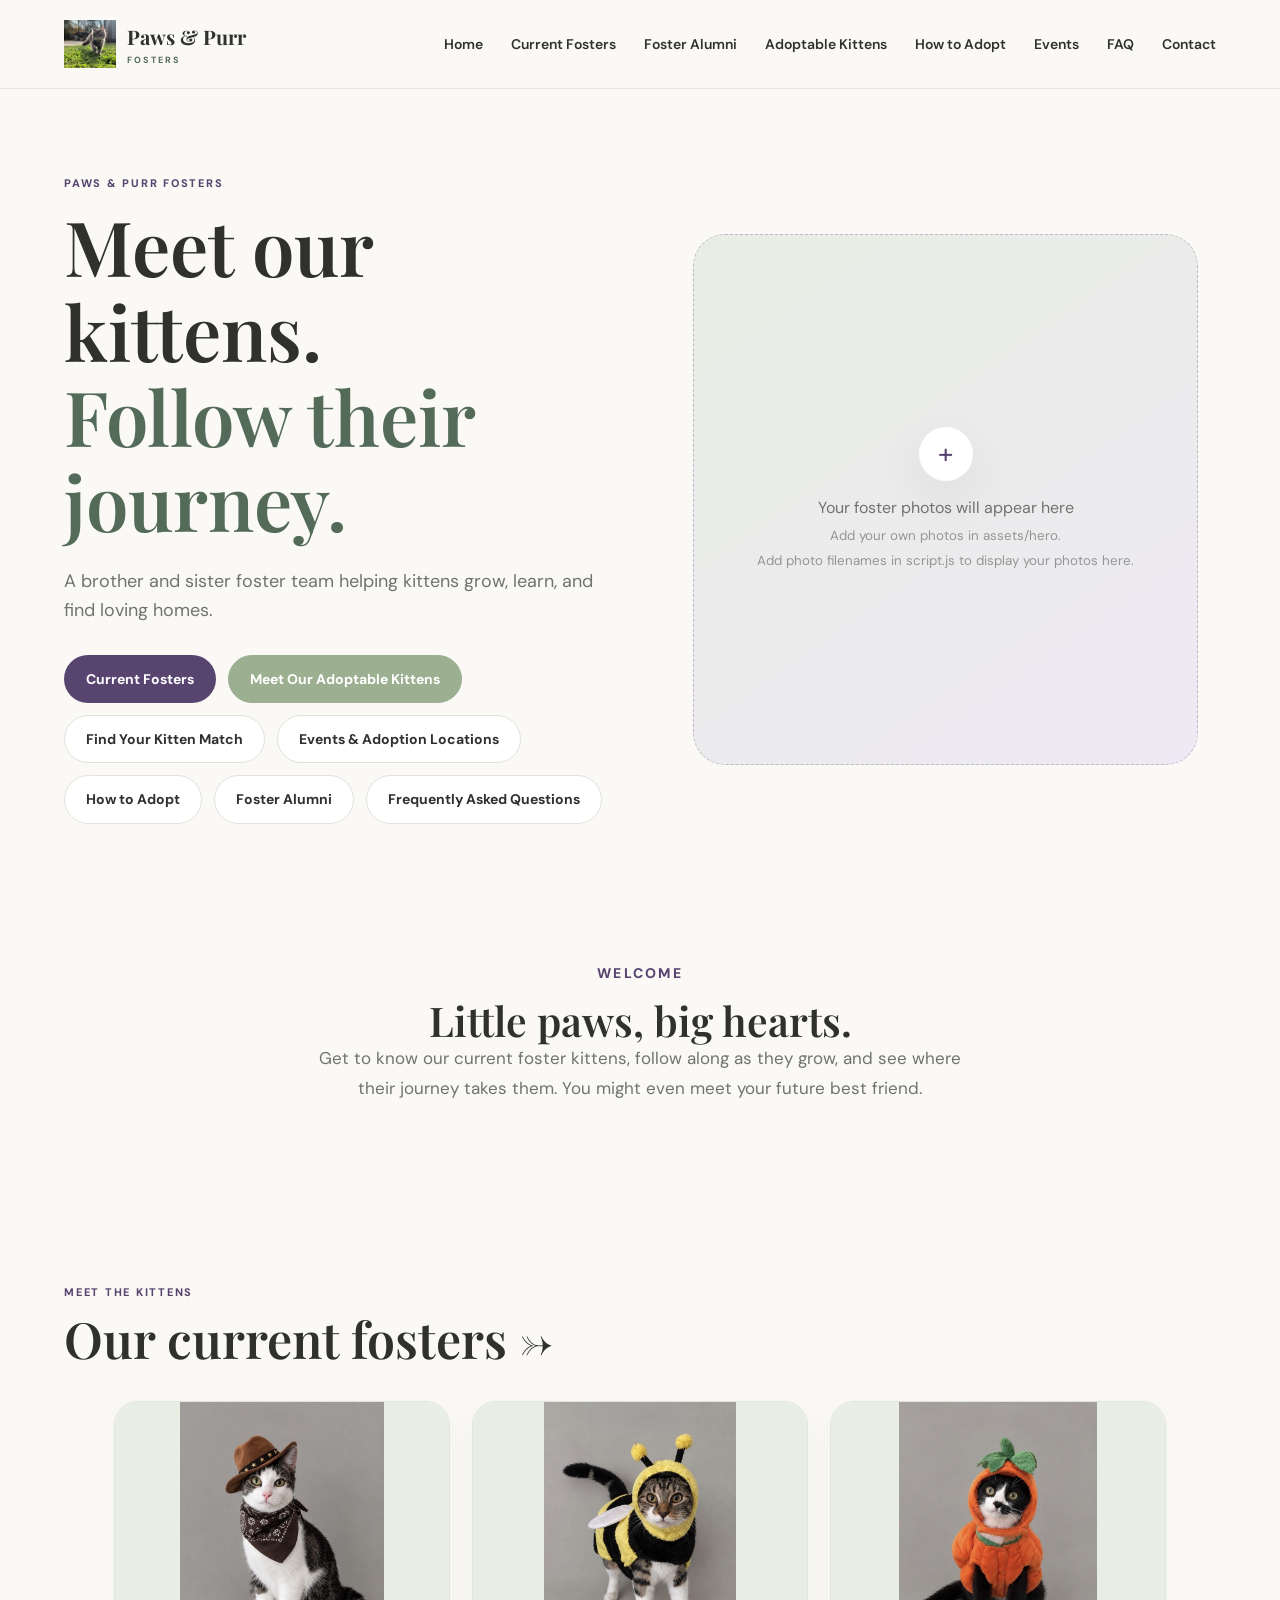
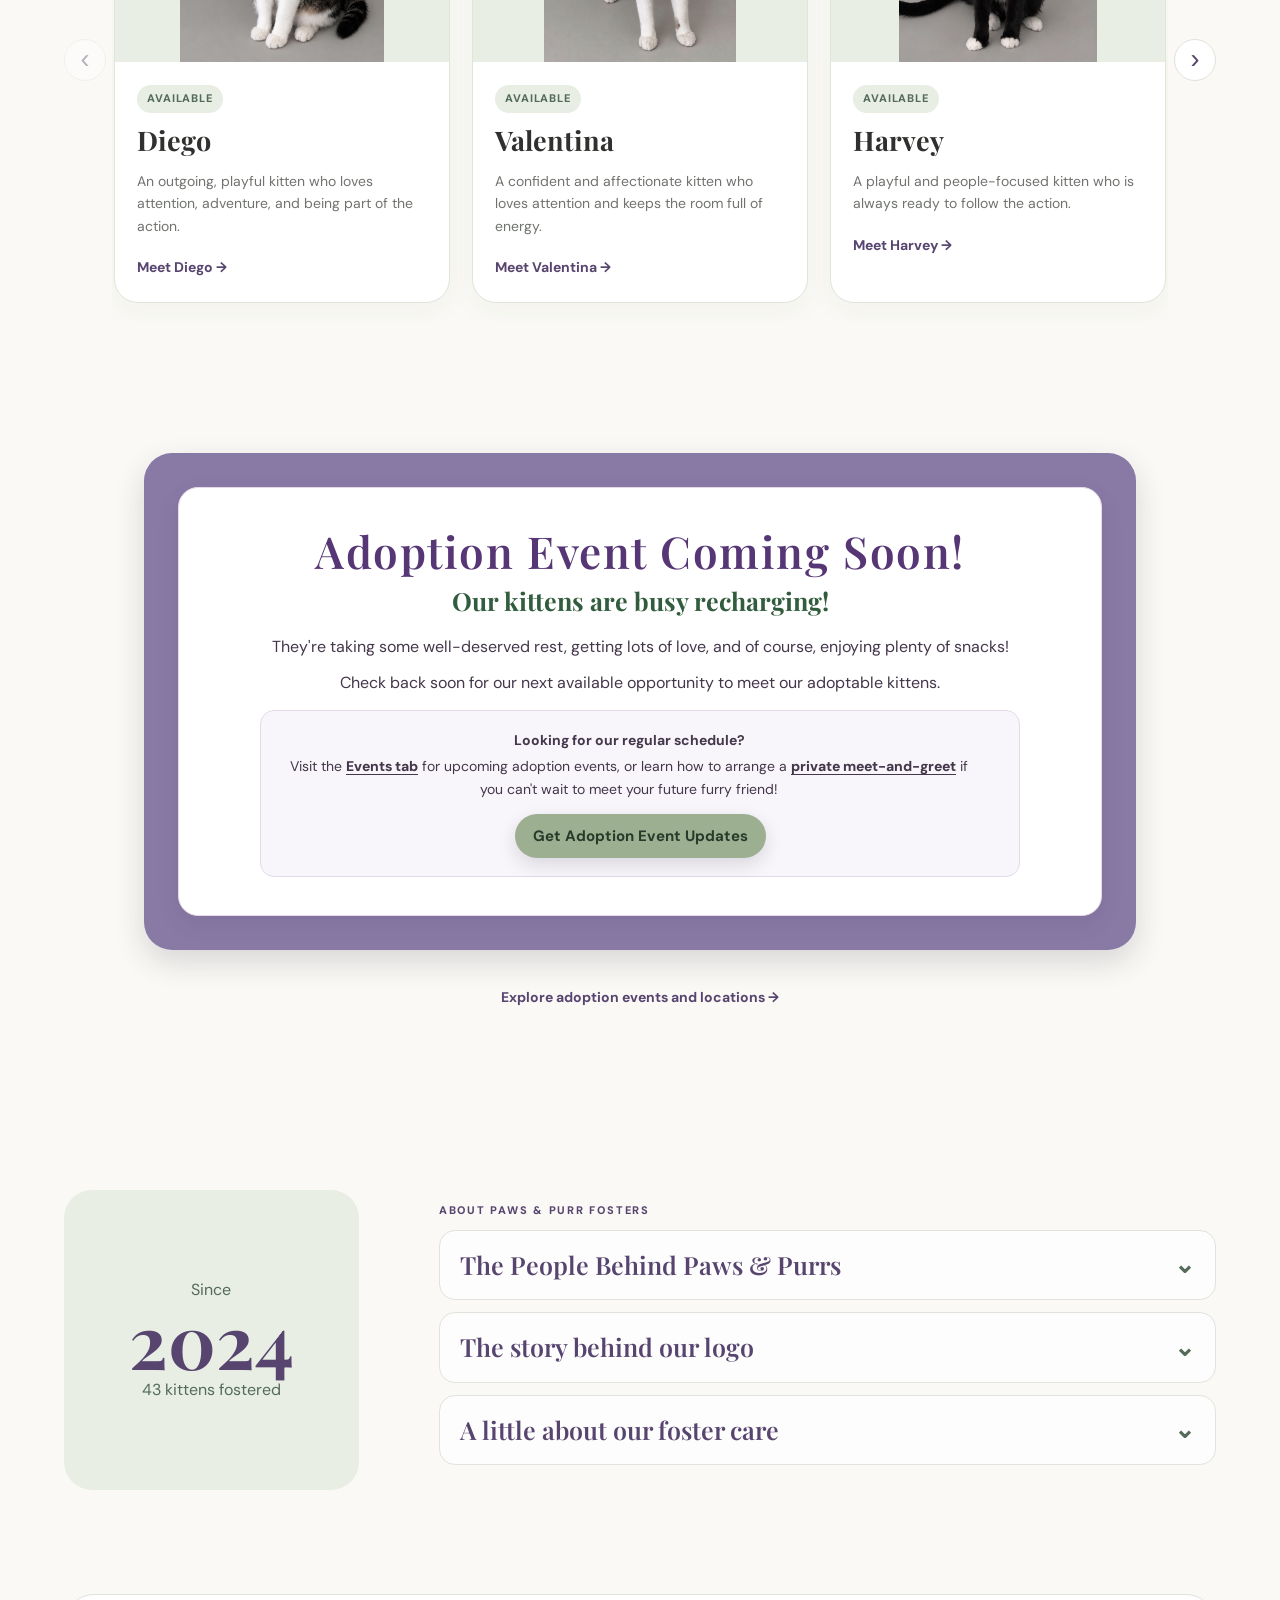
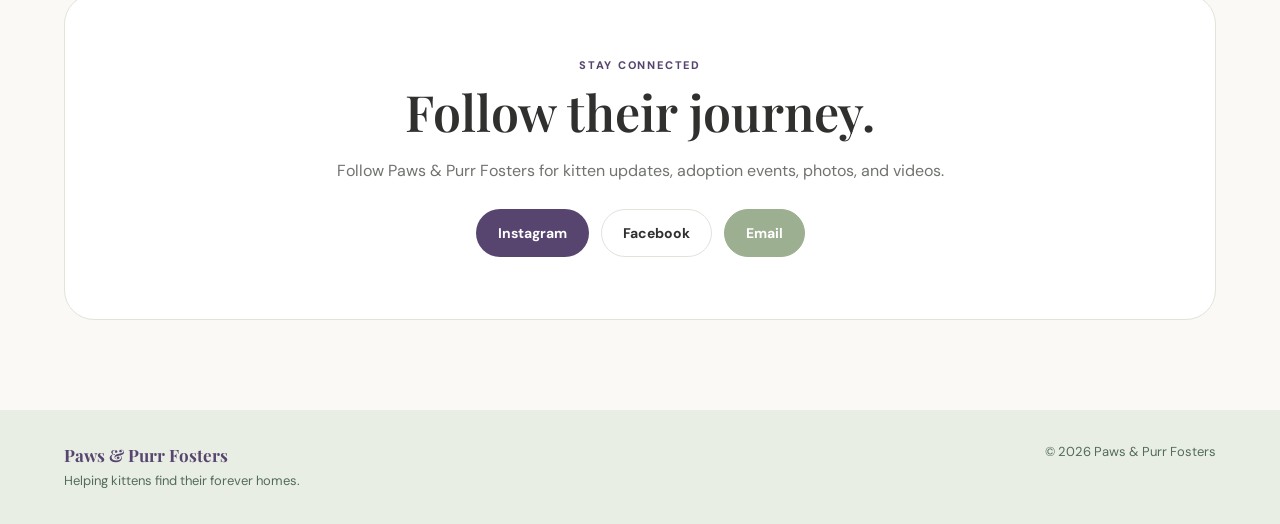
==== commit 25356307: "Add kitten match quiz link to homepage" ====
--- a/index.html
+++ b/index.html
@@ -44,6 +44,7 @@
         <div class="hero-actions">
           <a class="button primary" href="all-kittens/">Current Fosters</a>
           <a class="button adoptable-green" href="available-kittens/">Meet Our Adoptable Kittens</a>
+          <a class="button secondary" href="find-your-match/">Find Your Kitten Match</a>
           <a class="button secondary" href="events/?v=20261108c">Events &amp; Adoption Locations</a>
           <a class="button secondary" href="how-to-adopt/">How to Adopt</a>
           <a class="button secondary" href="foster-alumni/">Foster Alumni</a>
@@ -135,7 +136,7 @@
   <script src="alumni-data.js?v=20261125-litter-notices1"></script>
   <script src="event-data.js?v=mwsd1wg6"></script>
   <script src="preview-bridge.js"></script>
-  <script src="script.js?v=mwsd1wg6"></script>
+  <script src="script.js?v=20261125-whole-home-cards3"></script>
   <script src="events-enhancements.js?v=20261117-home-event-live-sync1"></script>
   <script src="adoption-email-signup.js?v=20261117-unsubscribe-dismiss1"></script>
   <script src="graduation.js?v=20261125-graduate-links2"></script>
--- a/style.css
+++ b/style.css
@@ -5887,7 +5887,7 @@
 
 
 /* Shared highlight frame for paired kittens reached from an alumni Next Chapter card. */
-.all-litters__cards { position:relative; }
+.all-litters__group { position:relative; }
 .all-litters__cards > .kitten-card { position:relative; z-index:1; }
 .kitten-pair-highlight {
   position:absolute;
@@ -5942,16 +5942,16 @@
 /* Make the shared paired-kitten frame easy to see, especially on phones. */
 .kitten-pair-highlight {
   z-index: 5;
-  border: 4px solid #5f9666;
+  border: 3px solid #5f9666;
   border-radius: 20px;
-  background: rgba(237, 246, 235, .10);
-  box-shadow: 0 0 0 5px rgba(95, 150, 102, .24), 0 8px 22px rgba(54, 95, 59, .18);
+  background: transparent;
+  box-shadow: 0 0 0 2px rgba(95, 150, 102, .16);
 }
 @media (max-width: 760px) {
   .kitten-pair-highlight {
-    border-width: 4px;
-    border-radius: 18px;
-    box-shadow: 0 0 0 5px rgba(95, 150, 102, .28), 0 6px 18px rgba(54, 95, 59, .20);
+    border-width: 3px;
+    border-radius: 16px;
+    box-shadow: 0 0 0 1px rgba(95, 150, 102, .14);
   }
 }
 
@@ -5985,3 +5985,26 @@
 }
 .section-heading-link { color: inherit; text-decoration: none; }
 .section-heading-link:hover, .section-heading-link:focus-visible { color: var(--purple-dark); text-decoration: underline; text-underline-offset: 5px; }
+
+/* Compact expandable adoption policy on the Adoptable Kittens page */
+.adoption-policy-details { padding:0; overflow:hidden; }
+.adoption-policy-details > summary {
+  display:flex; align-items:center; justify-content:space-between; gap:12px;
+  list-style:none; cursor:pointer; padding:14px 18px; color:var(--ink);
+  font-weight:750;
+}
+.adoption-policy-details > summary::-webkit-details-marker { display:none; }
+.adoption-policy-details > summary::after {
+  content:"+ "; flex:0 0 auto; color:var(--purple); font-size:22px; line-height:1;
+}
+.adoption-policy-details[open] > summary::after { content:"−"; }
+.adoption-policy-details .adoption-policy-toggle {
+  margin-left:auto; color:var(--muted); font-size:12px; font-weight:500;
+}
+.adoption-policy-details > p { padding:0 18px 16px; line-height:1.55; }
+@media(max-width:640px) {
+  .adoption-policy-details { margin-bottom:20px; border-radius:16px; }
+  .adoption-policy-details > summary { padding:12px 14px; font-size:15px; }
+  .adoption-policy-details .adoption-policy-toggle { font-size:11px; }
+  .adoption-policy-details > p { padding:0 14px 14px; font-size:13px; }
+}
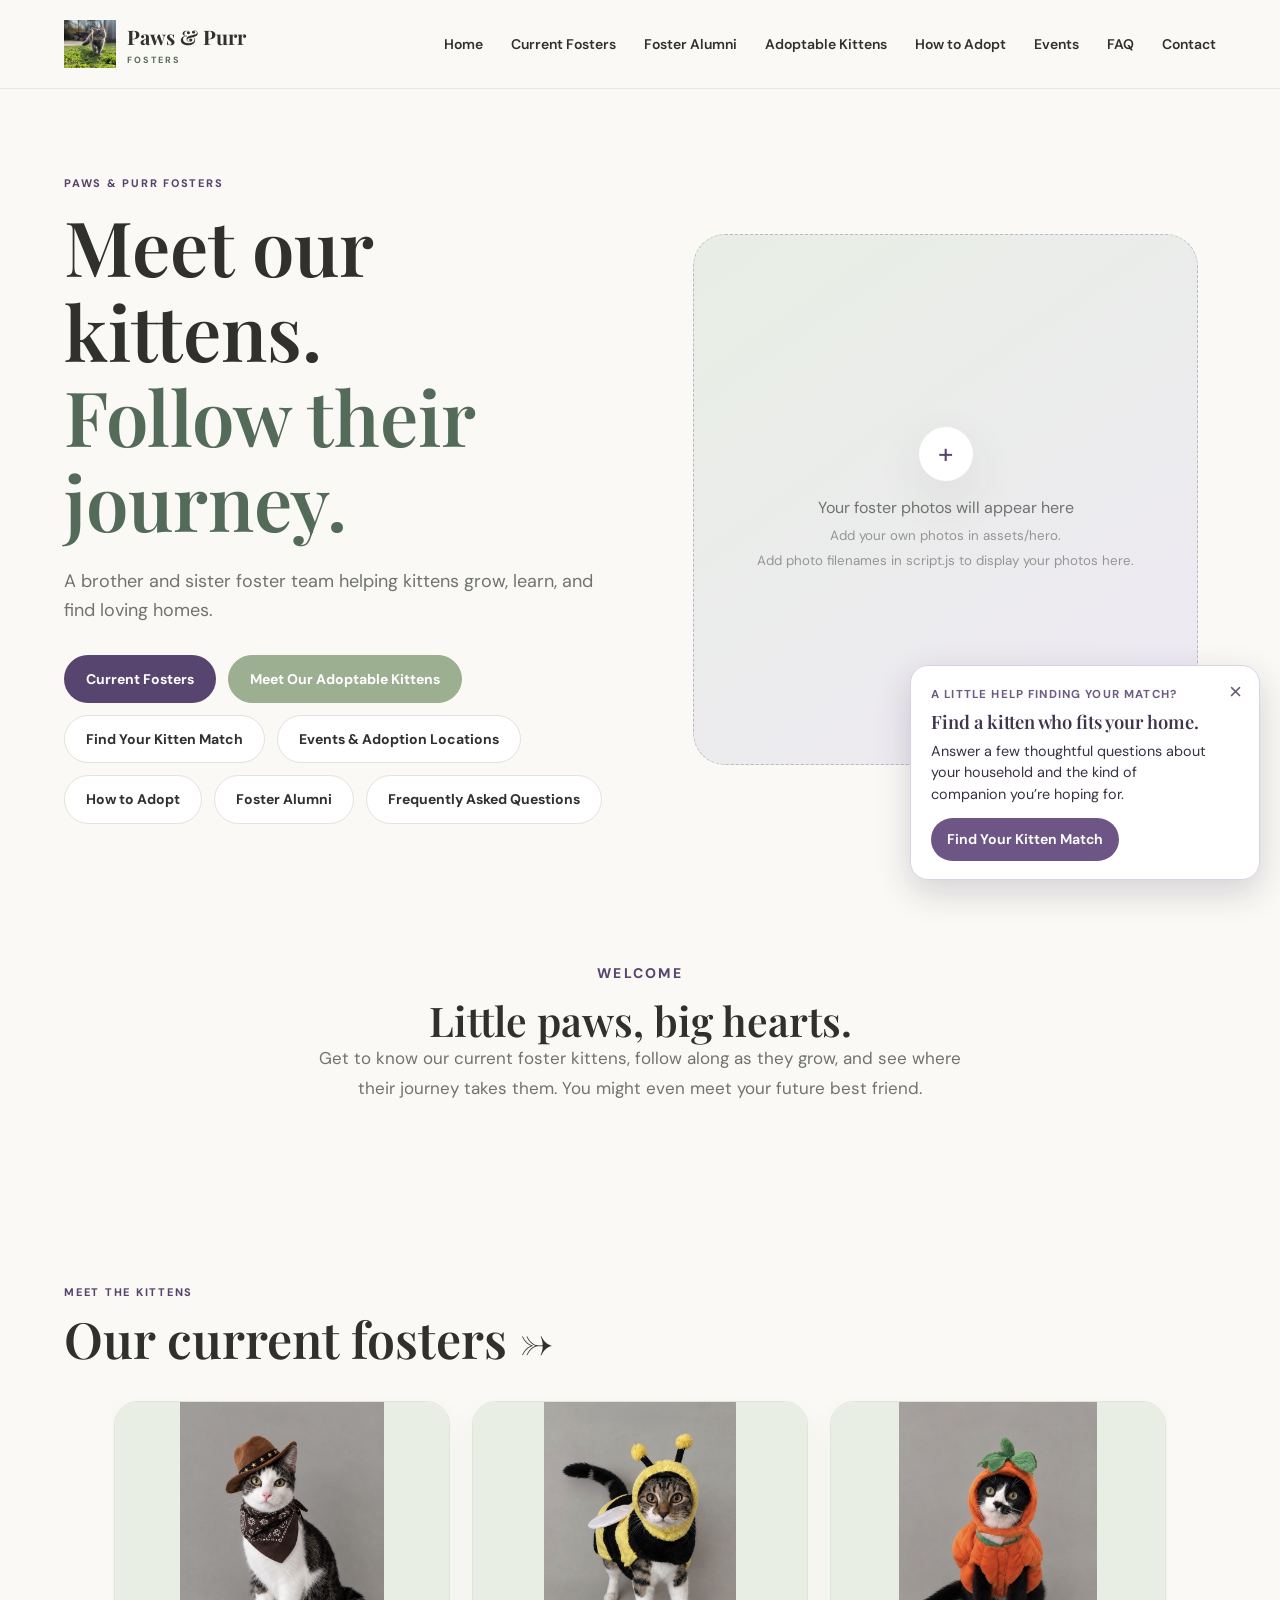
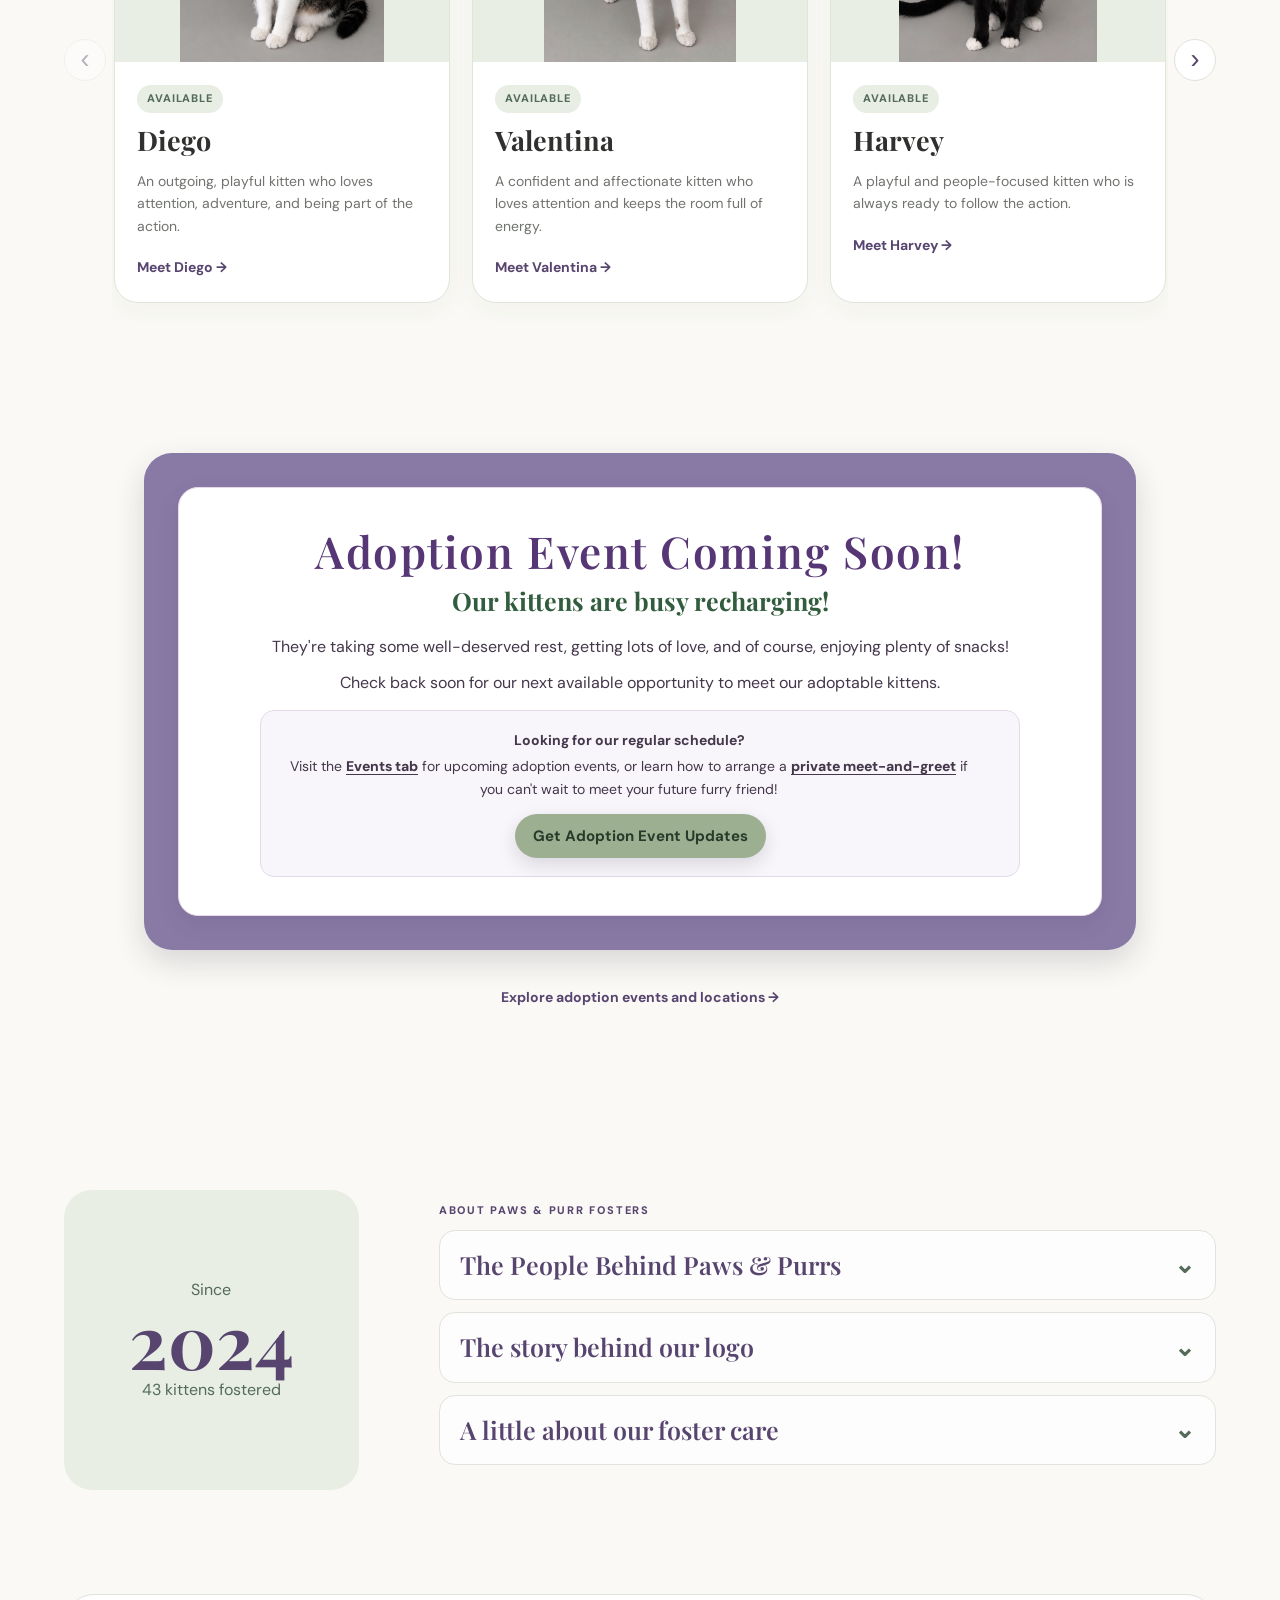
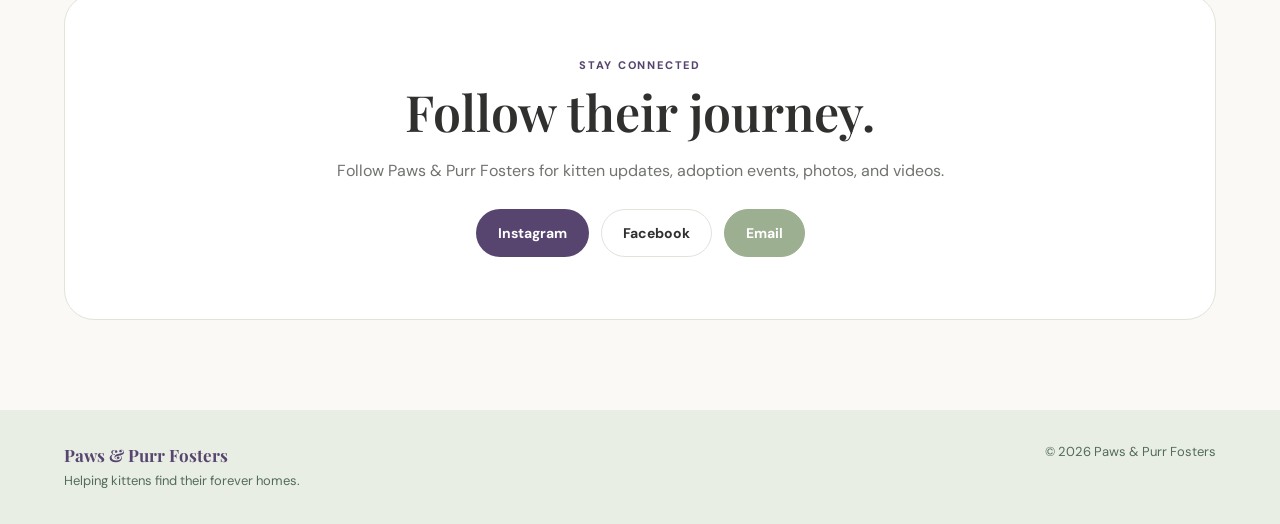
==== commit 78fb2410: "Load gentle homepage kitten matching invitation" ====
--- a/index.html
+++ b/index.html
@@ -140,5 +140,6 @@
   <script src="events-enhancements.js?v=20261117-home-event-live-sync1"></script>
   <script src="adoption-email-signup.js?v=20261117-unsubscribe-dismiss1"></script>
   <script src="graduation.js?v=20261125-graduate-links2"></script>
+  <script src="match-prompt.js?v=20261124-match-prompt1"></script>
 </body>
 </html>
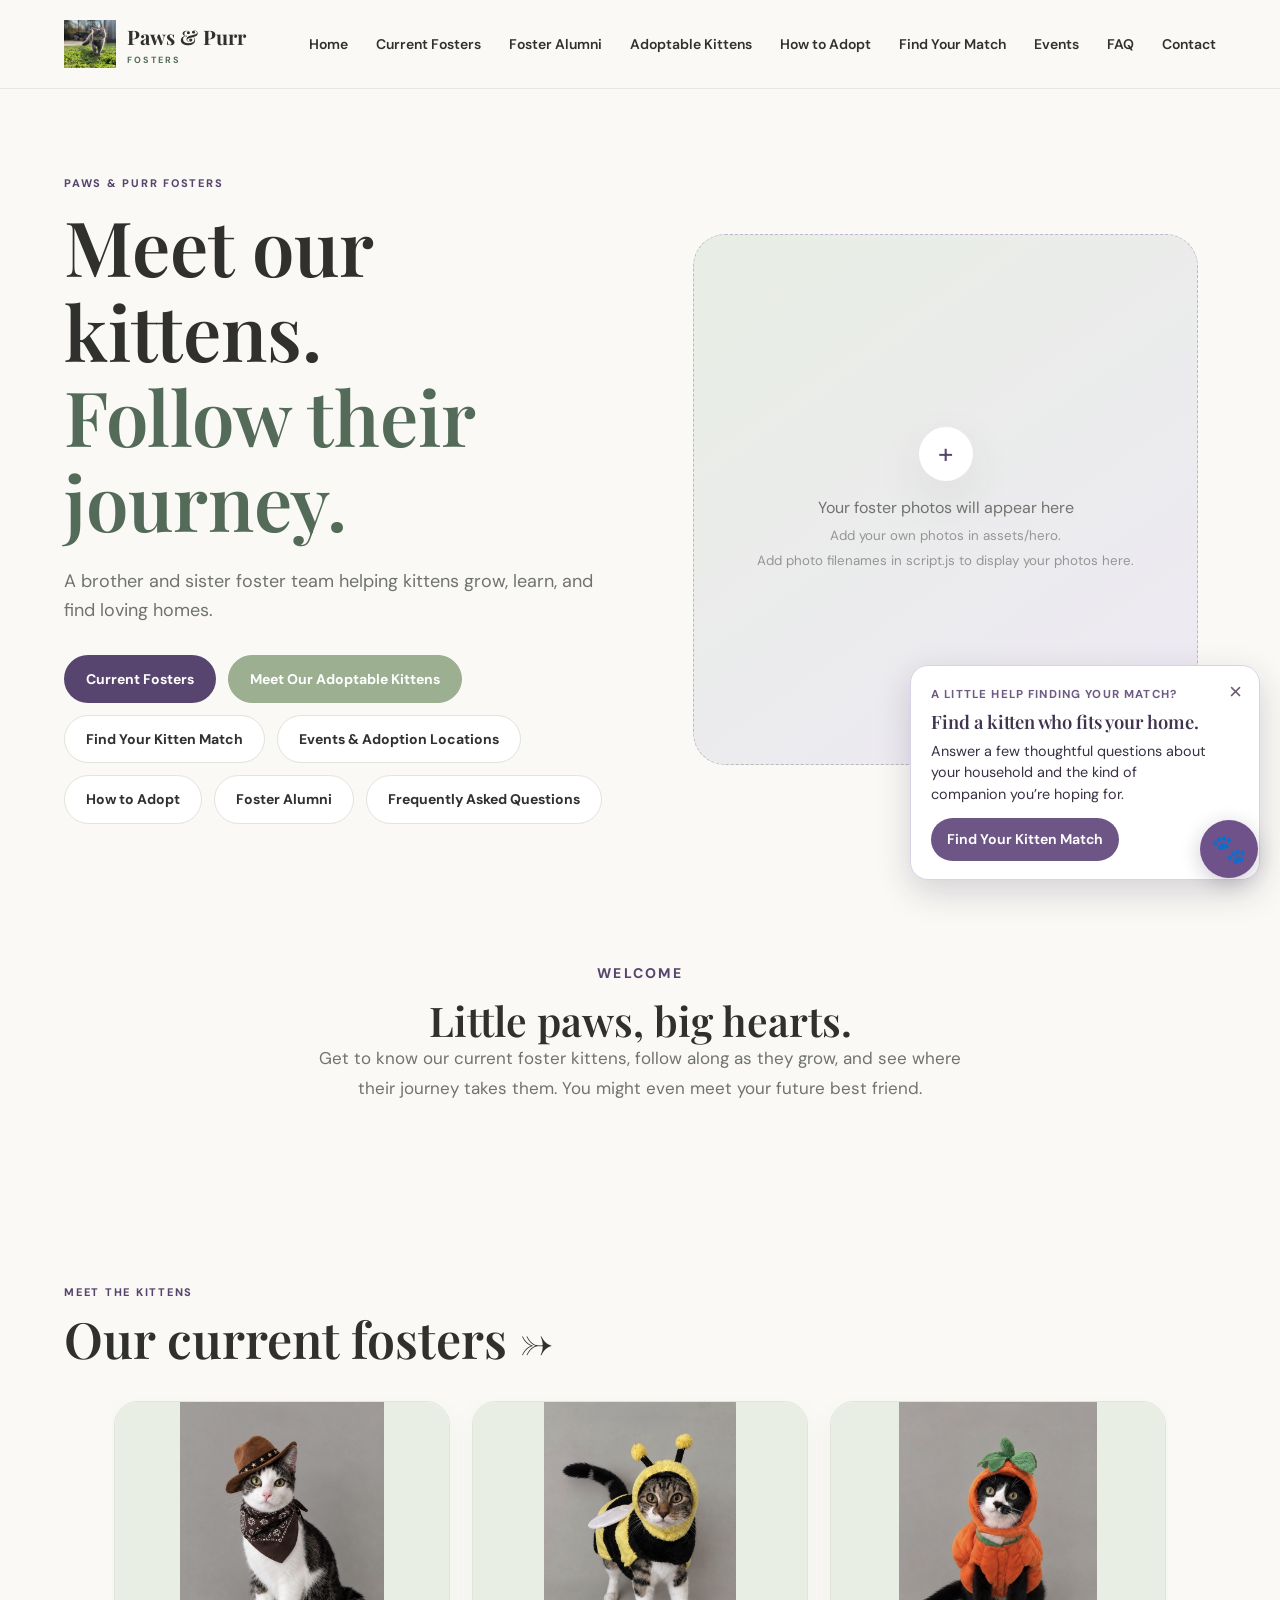
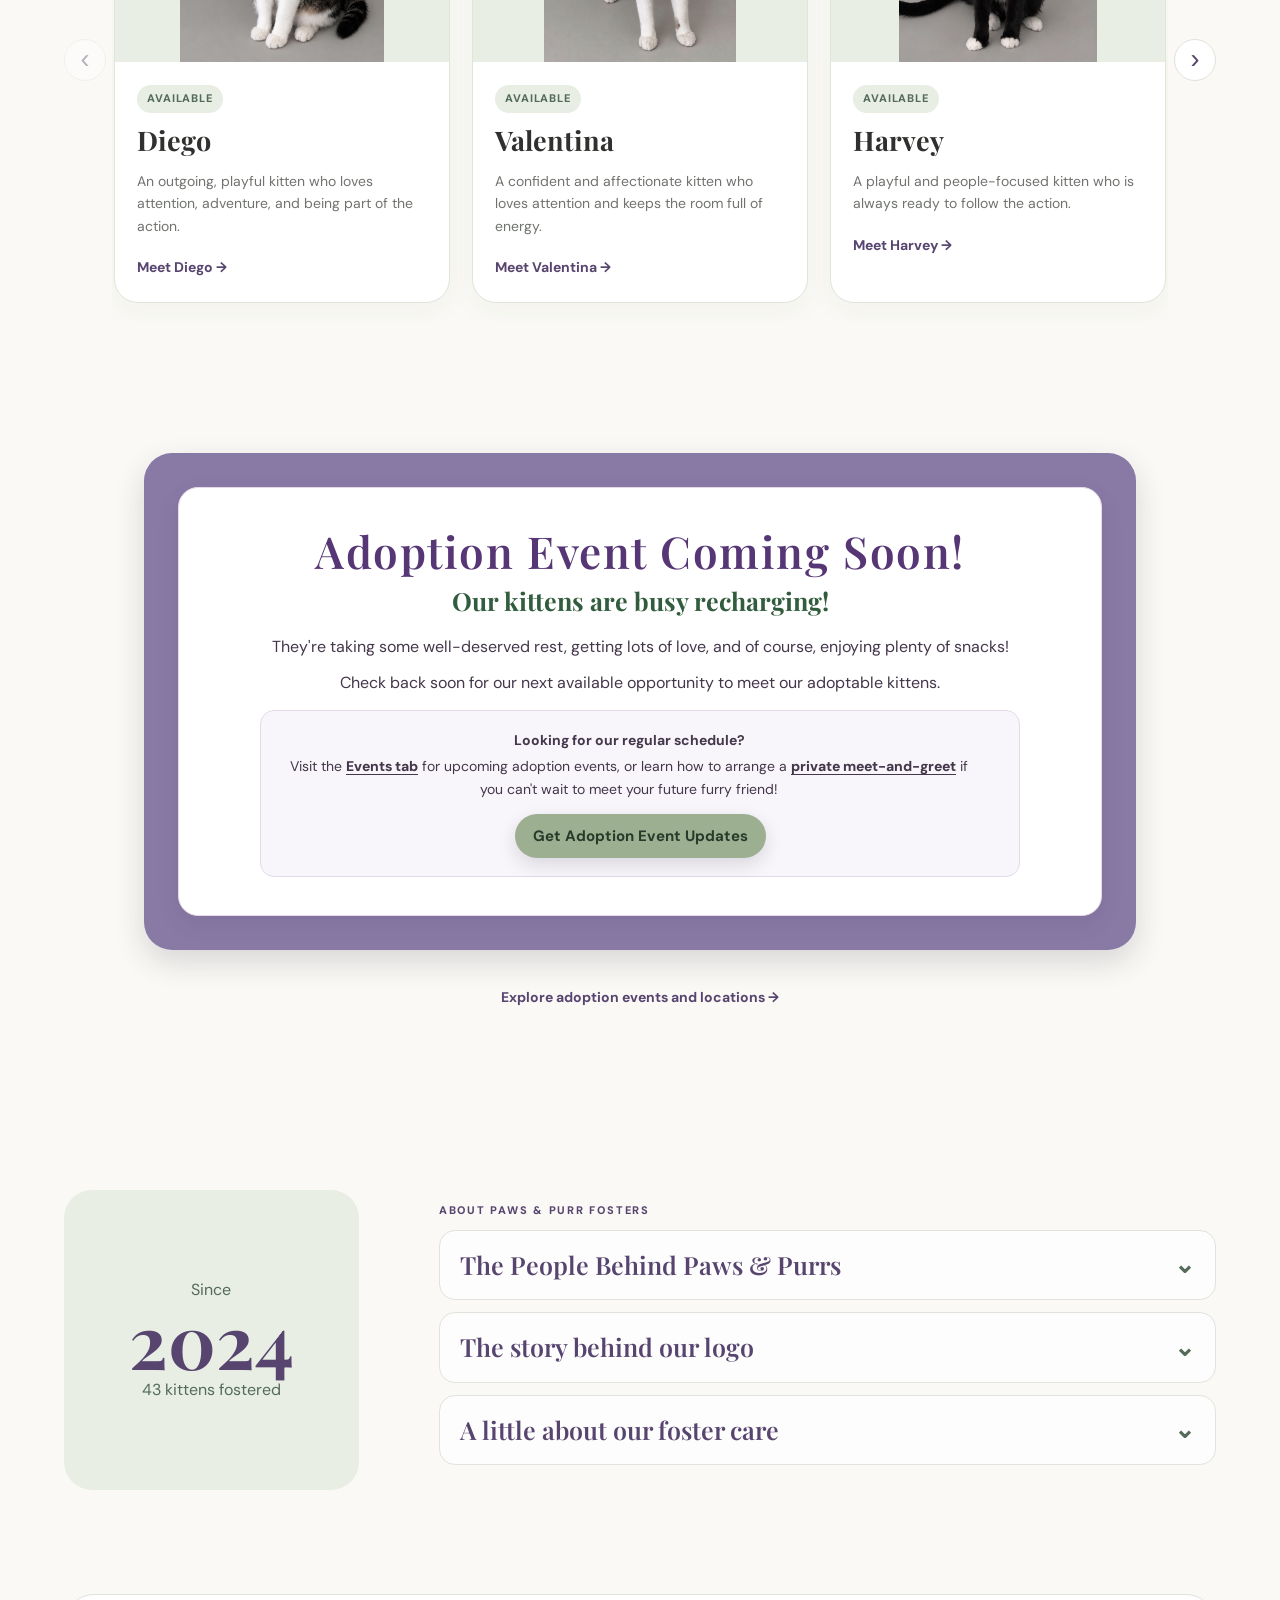
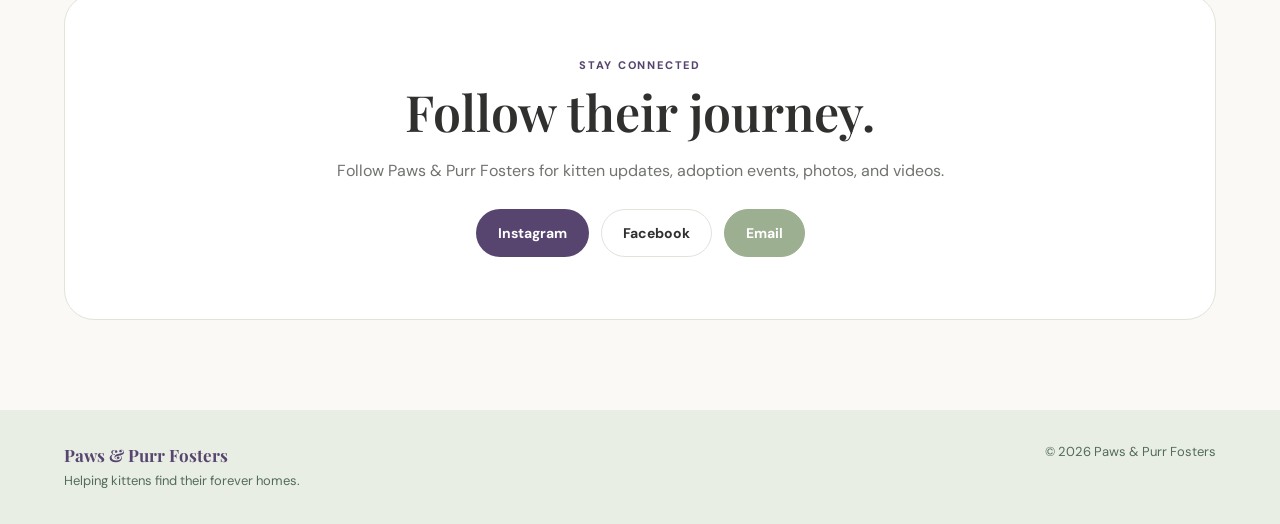
==== commit 9fa32215: "Update foster website draft from private editor" ====
--- a/index.html
+++ b/index.html
@@ -131,12 +131,12 @@
   </footer>
 
   <script src="navigation.js"></script>
-  <script src="kitten-data.js?v=mwsd1wg6"></script>
+  <script src="kitten-data.js?v=mwxdwpby"></script>
   <script src="kitten-card-descriptions.js"></script>
-  <script src="alumni-data.js?v=20261125-litter-notices1"></script>
-  <script src="event-data.js?v=mwsd1wg6"></script>
+  <script src="alumni-data.js?v=mwxdwpby"></script>
+  <script src="event-data.js?v=mwxdwpby"></script>
   <script src="preview-bridge.js"></script>
-  <script src="script.js?v=20261125-whole-home-cards3"></script>
+  <script src="script.js?v=mwxdwpby"></script>
   <script src="events-enhancements.js?v=20261117-home-event-live-sync1"></script>
   <script src="adoption-email-signup.js?v=20261117-unsubscribe-dismiss1"></script>
   <script src="graduation.js?v=20261125-graduate-links2"></script>
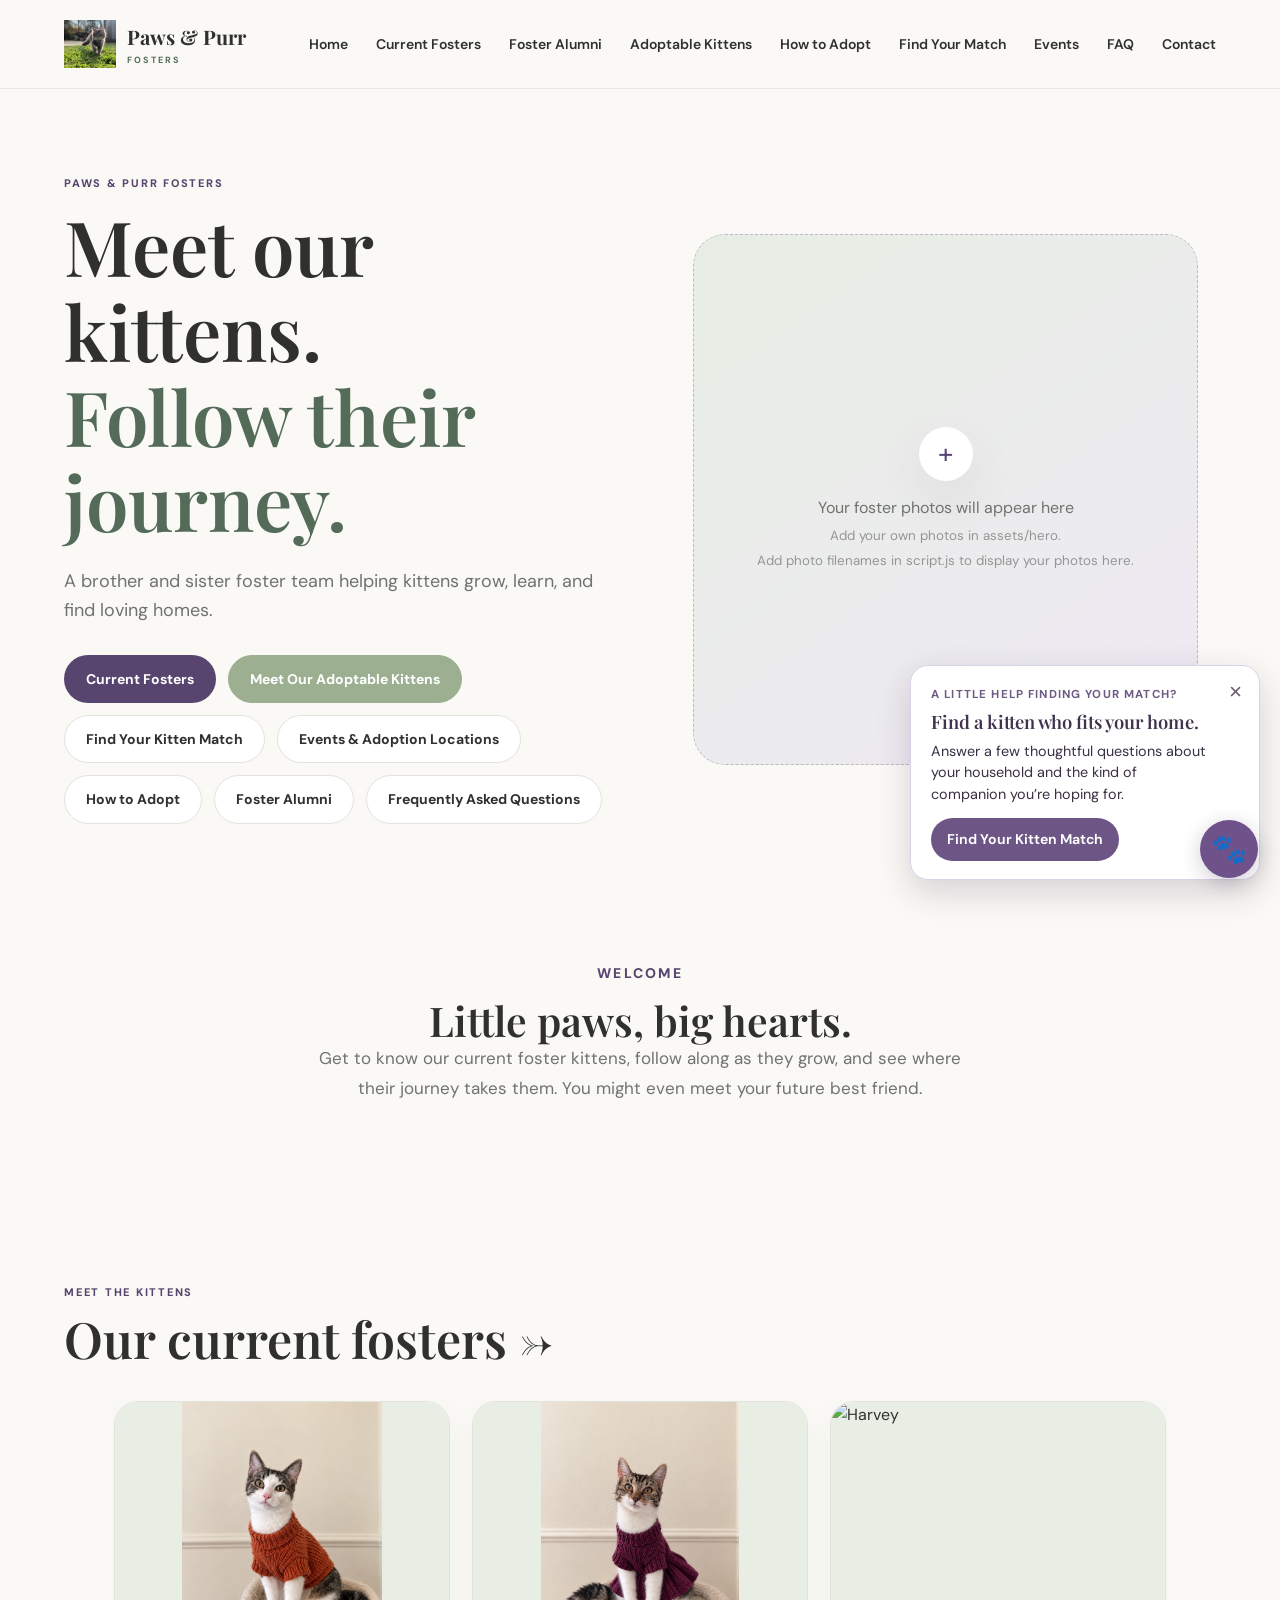
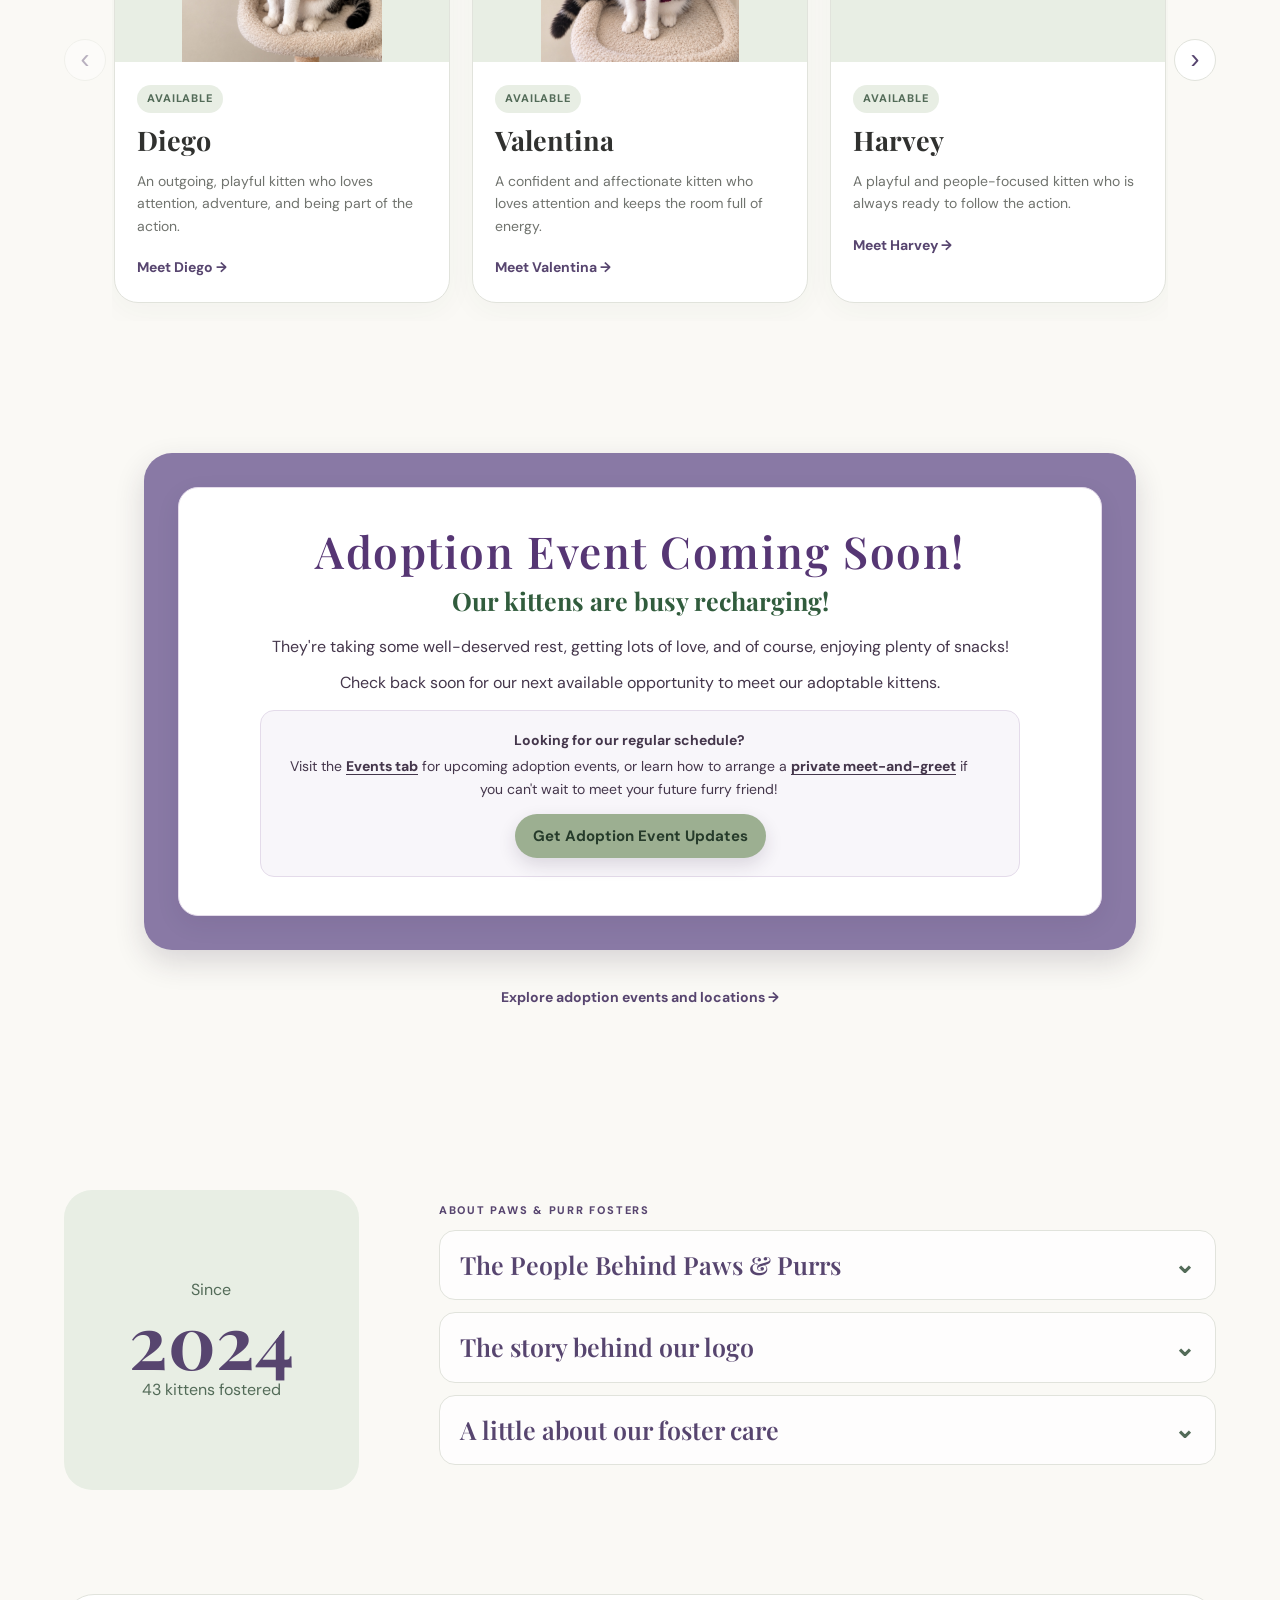
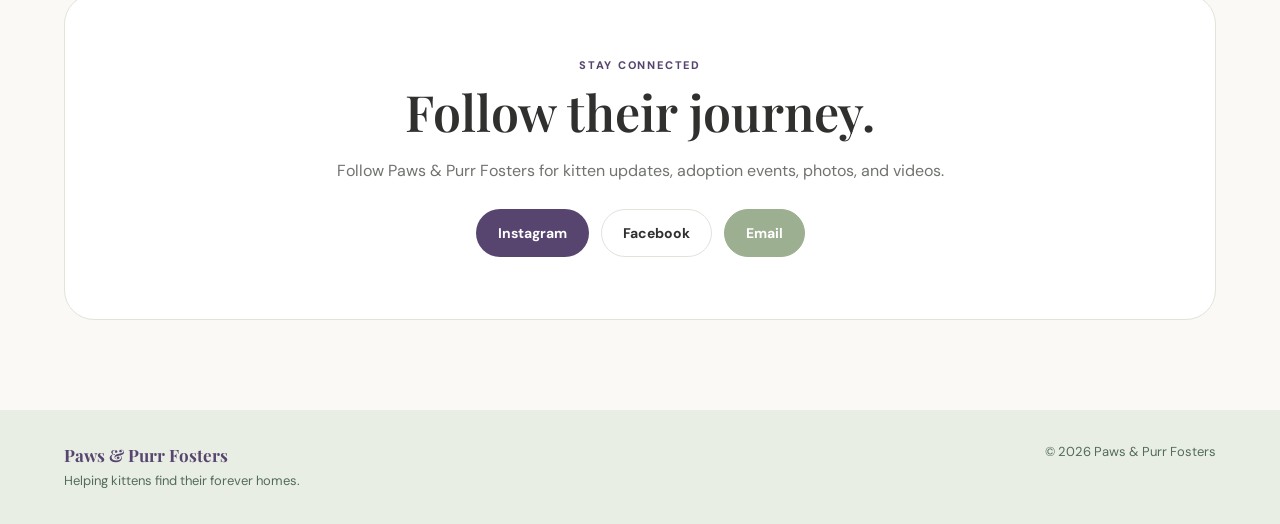
==== commit d41954dd: "Update foster website draft from private editor" ====
--- a/index.html
+++ b/index.html
@@ -131,12 +131,12 @@
   </footer>
 
   <script src="navigation.js"></script>
-  <script src="kitten-data.js?v=mwxdwpby"></script>
+  <script src="kitten-data.js?v=mwxxr1bz"></script>
   <script src="kitten-card-descriptions.js"></script>
-  <script src="alumni-data.js?v=mwxdwpby"></script>
-  <script src="event-data.js?v=mwxdwpby"></script>
+  <script src="alumni-data.js?v=mwxxr1bz"></script>
+  <script src="event-data.js?v=mwxxr1bz"></script>
   <script src="preview-bridge.js"></script>
-  <script src="script.js?v=mwxdwpby"></script>
+  <script src="script.js?v=mwxxr1bz"></script>
   <script src="events-enhancements.js?v=20261117-home-event-live-sync1"></script>
   <script src="adoption-email-signup.js?v=20261117-unsubscribe-dismiss1"></script>
   <script src="graduation.js?v=20261125-graduate-links2"></script>
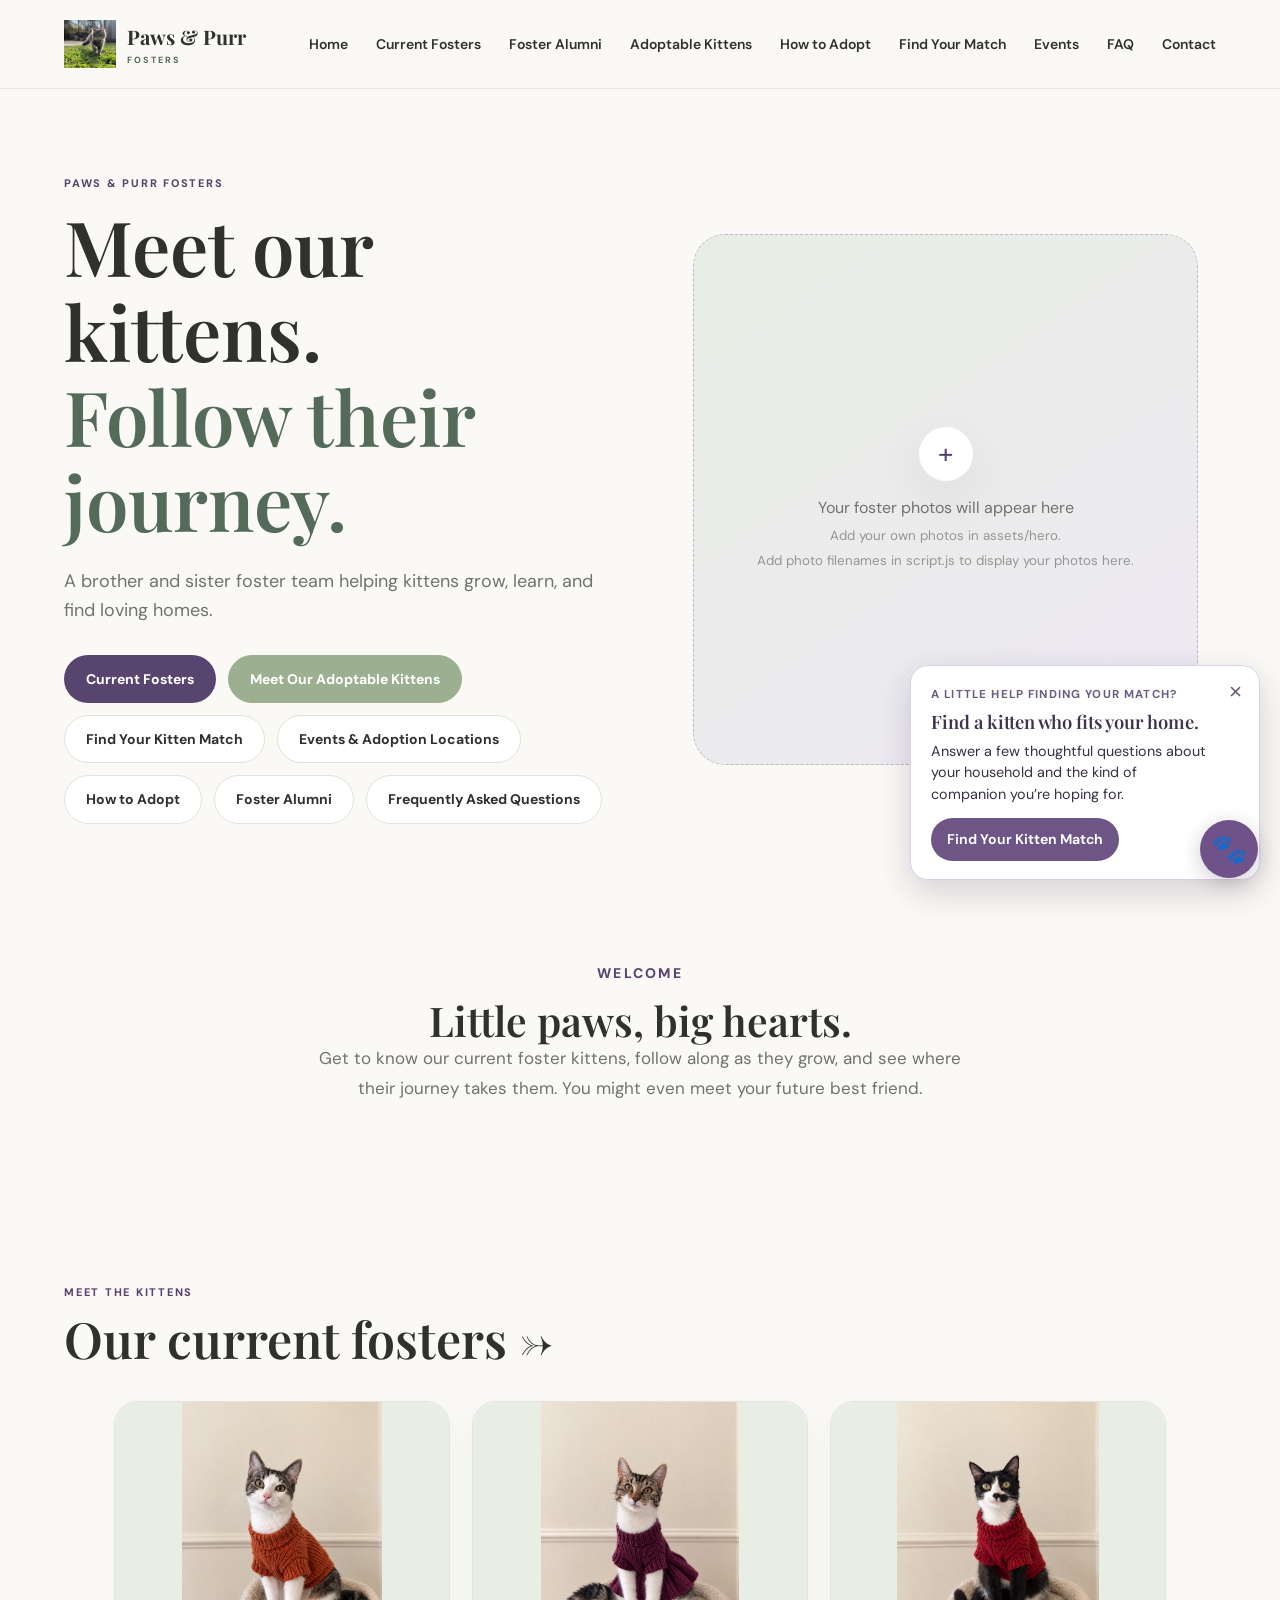
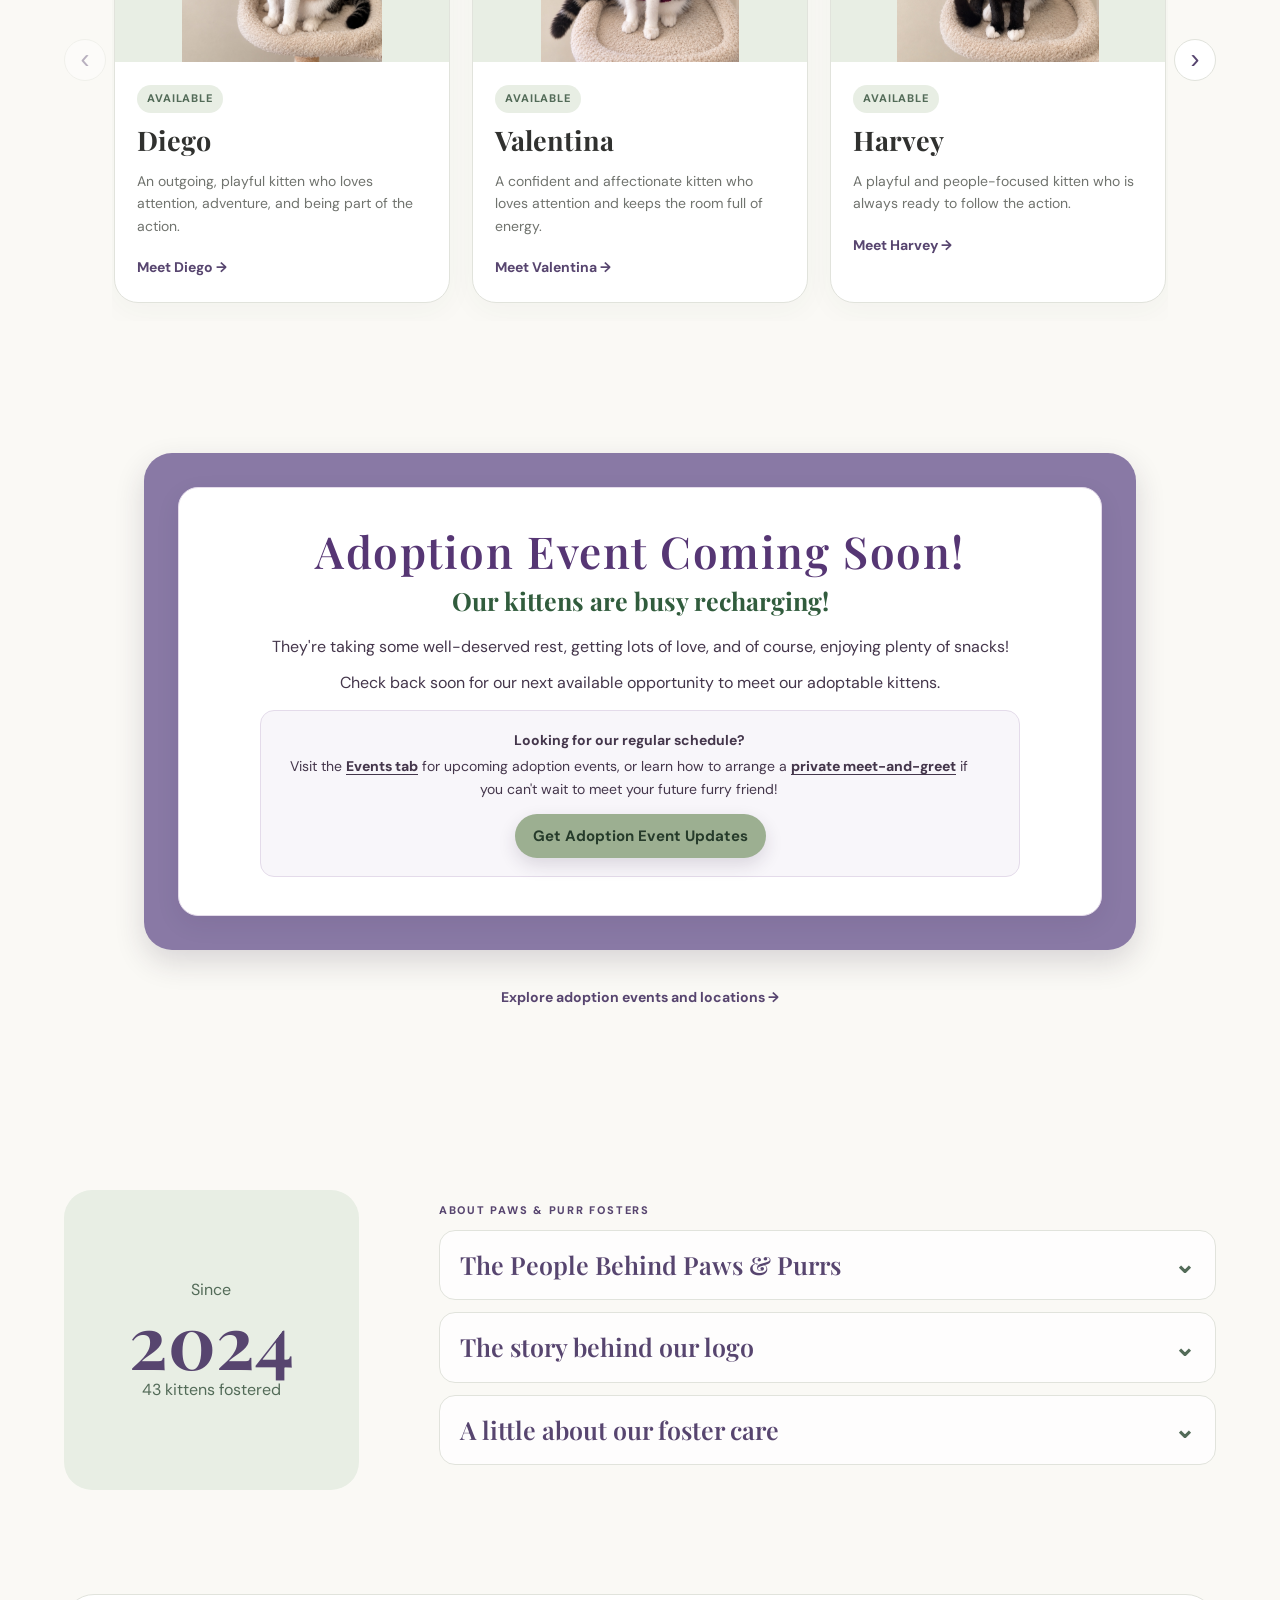
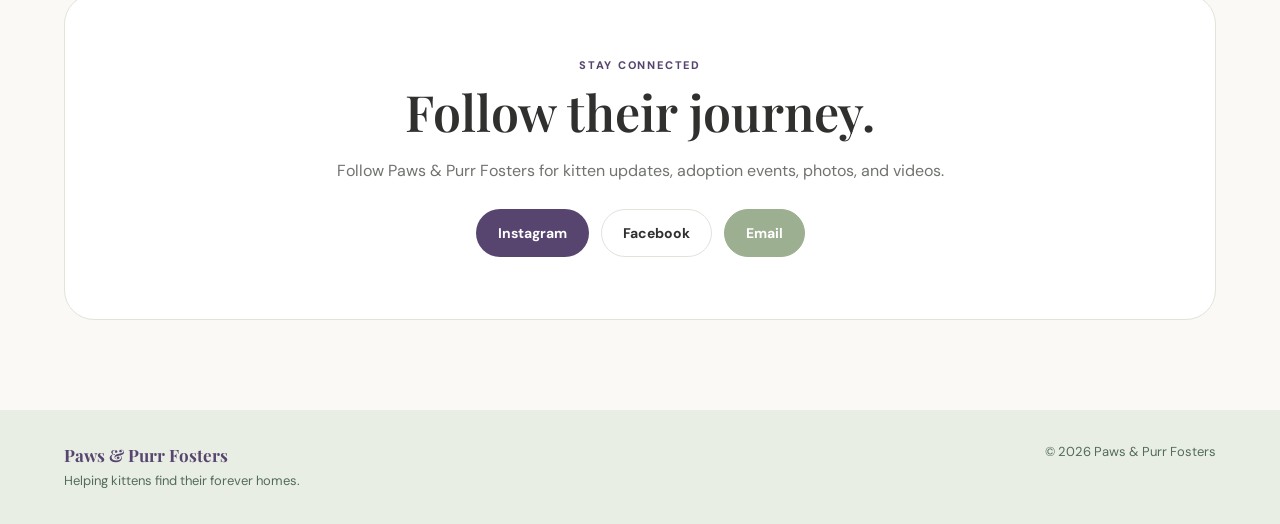
==== commit 1643df5e: "Update foster website draft from private editor" ====
--- a/index.html
+++ b/index.html
@@ -131,12 +131,12 @@
   </footer>
 
   <script src="navigation.js"></script>
-  <script src="kitten-data.js?v=mwxxr1bz"></script>
+  <script src="kitten-data.js?v=mwxypr0m"></script>
   <script src="kitten-card-descriptions.js"></script>
-  <script src="alumni-data.js?v=mwxxr1bz"></script>
-  <script src="event-data.js?v=mwxxr1bz"></script>
+  <script src="alumni-data.js?v=mwxypr0m"></script>
+  <script src="event-data.js?v=mwxypr0m"></script>
   <script src="preview-bridge.js"></script>
-  <script src="script.js?v=mwxxr1bz"></script>
+  <script src="script.js?v=mwxypr0m"></script>
   <script src="events-enhancements.js?v=20261117-home-event-live-sync1"></script>
   <script src="adoption-email-signup.js?v=20261117-unsubscribe-dismiss1"></script>
   <script src="graduation.js?v=20261125-graduate-links2"></script>
